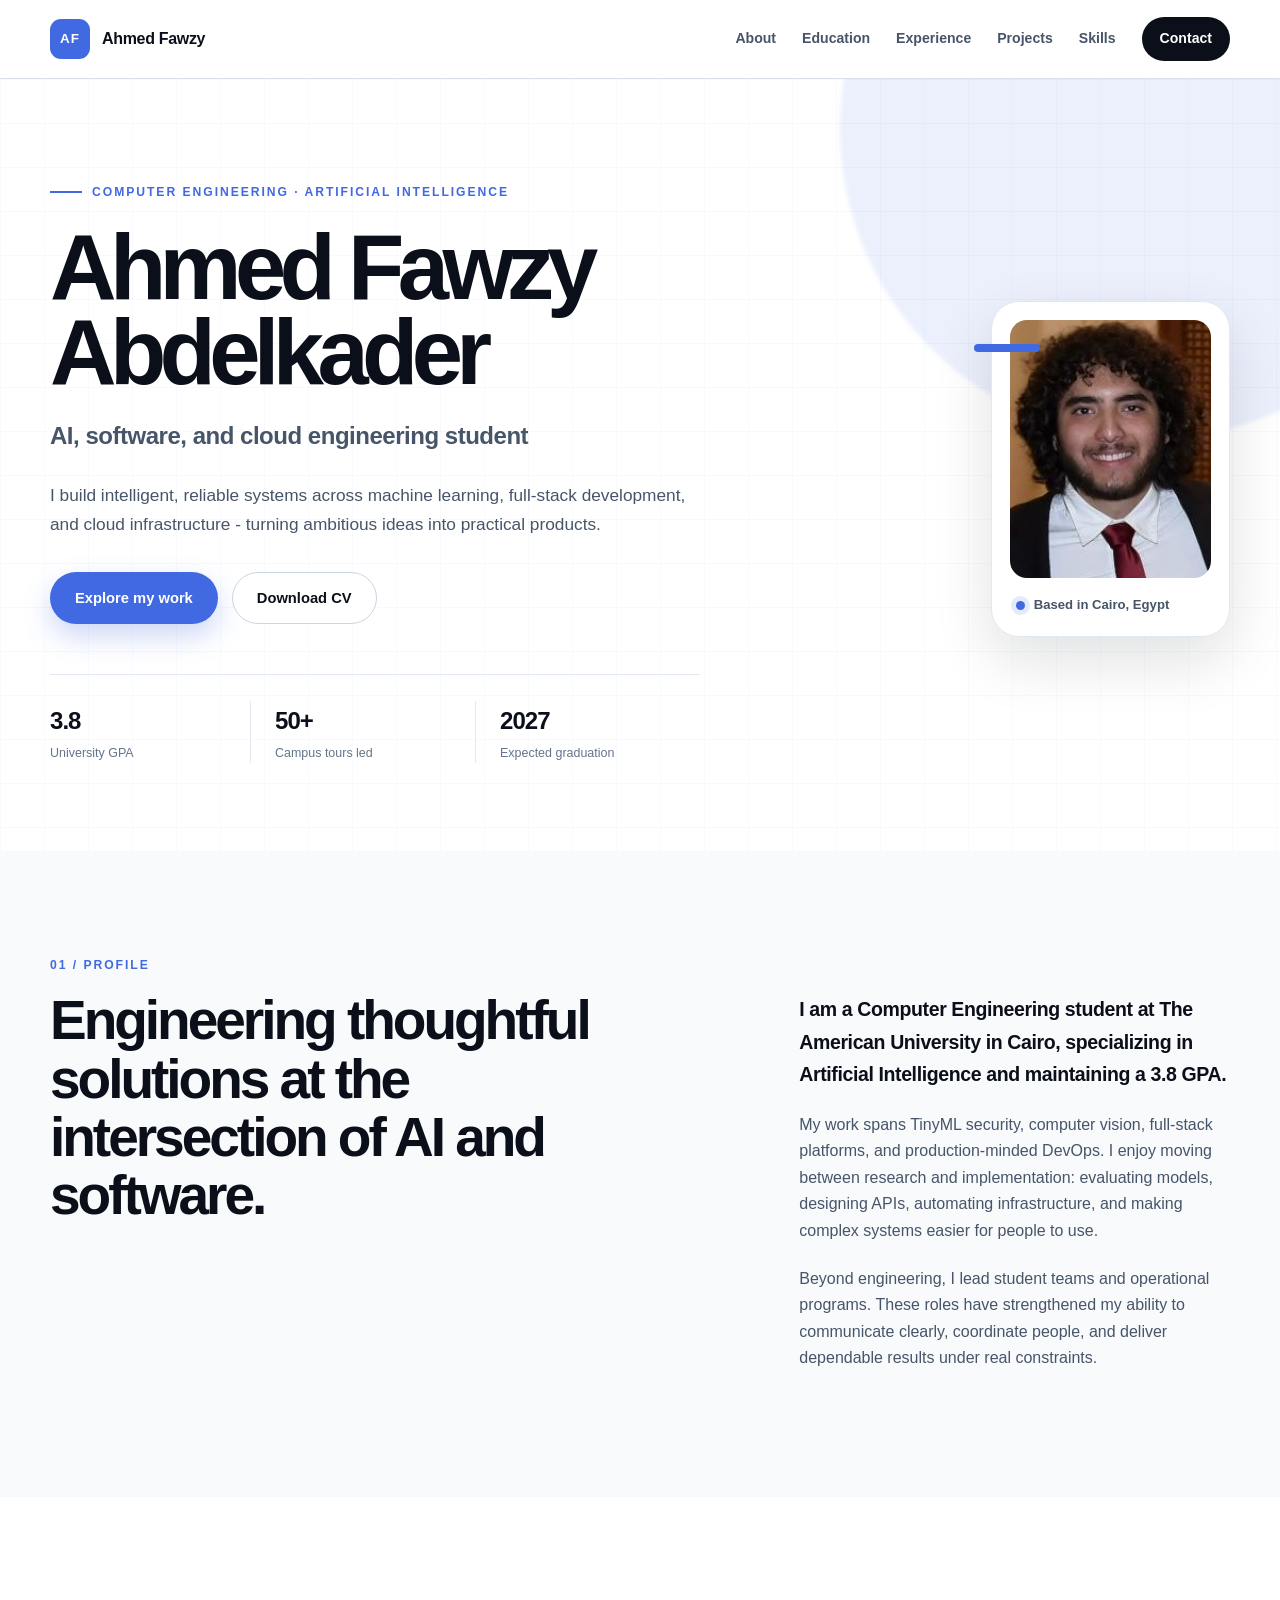
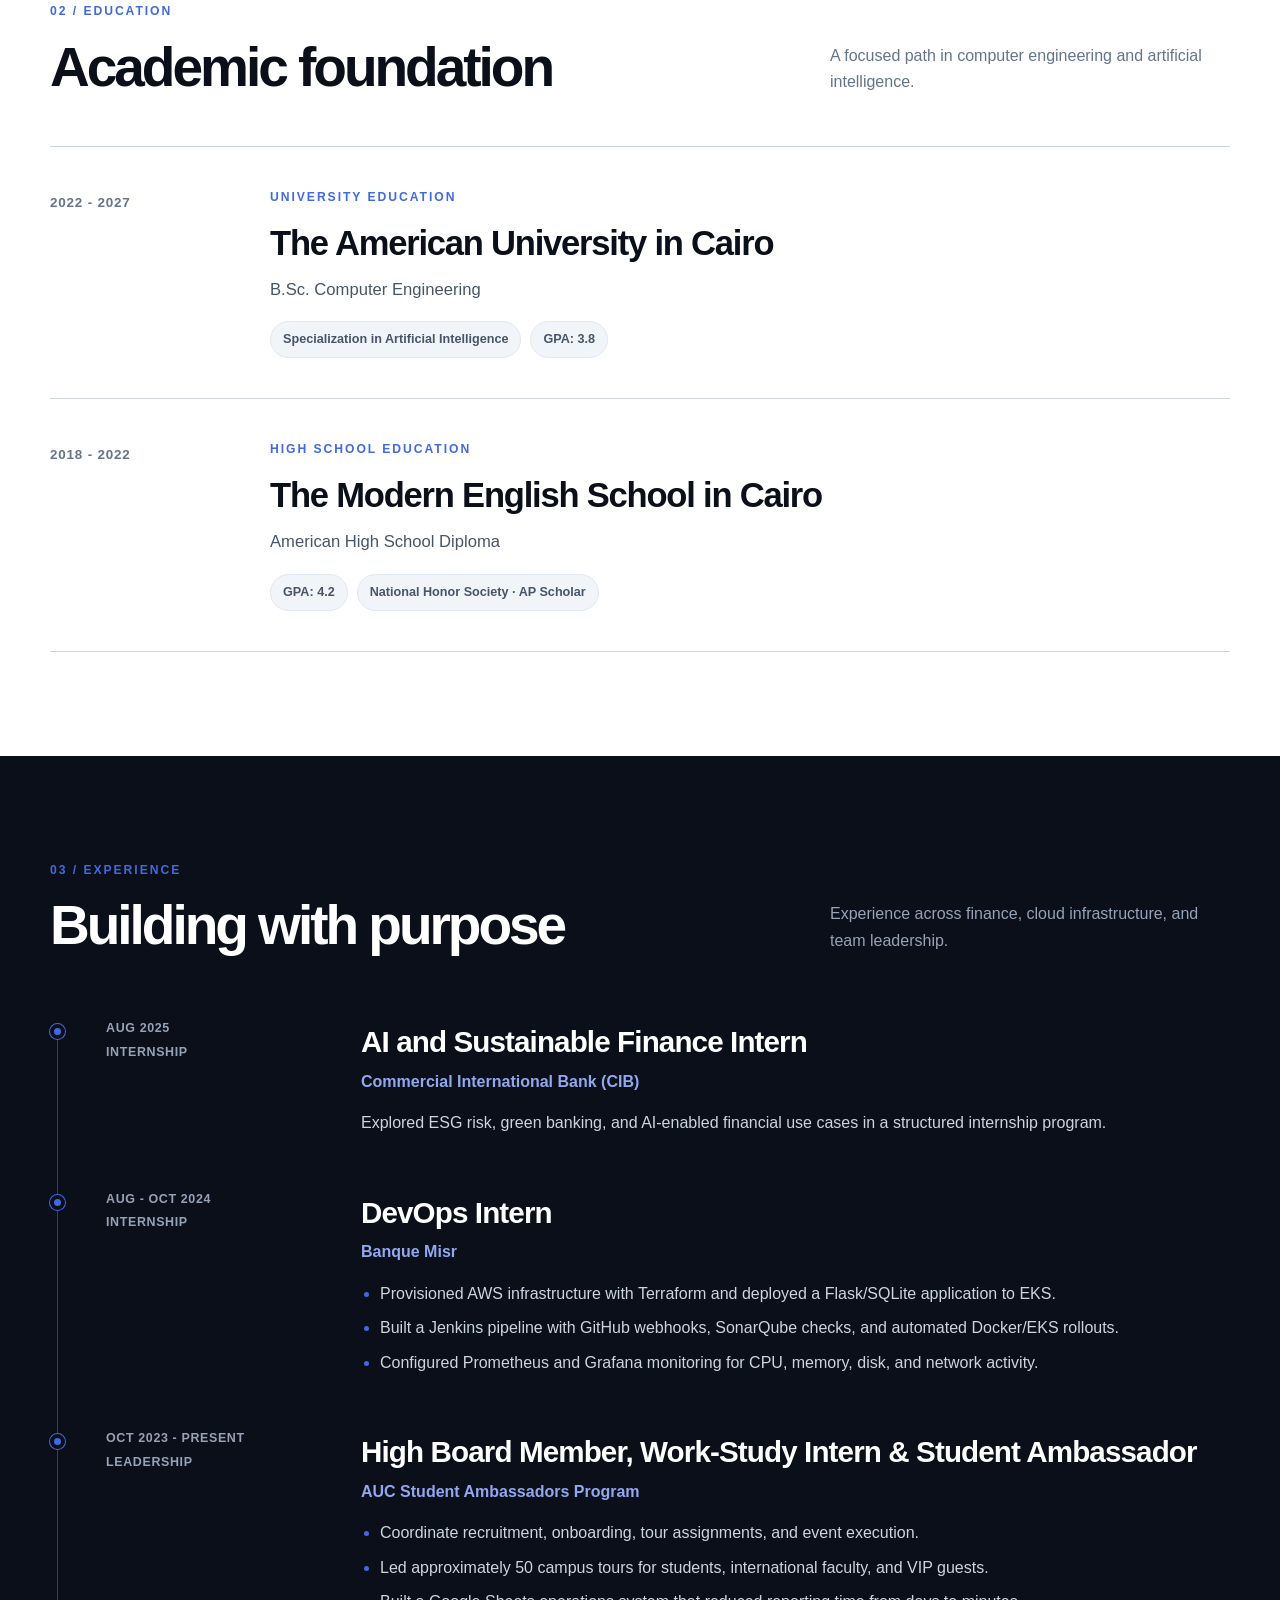
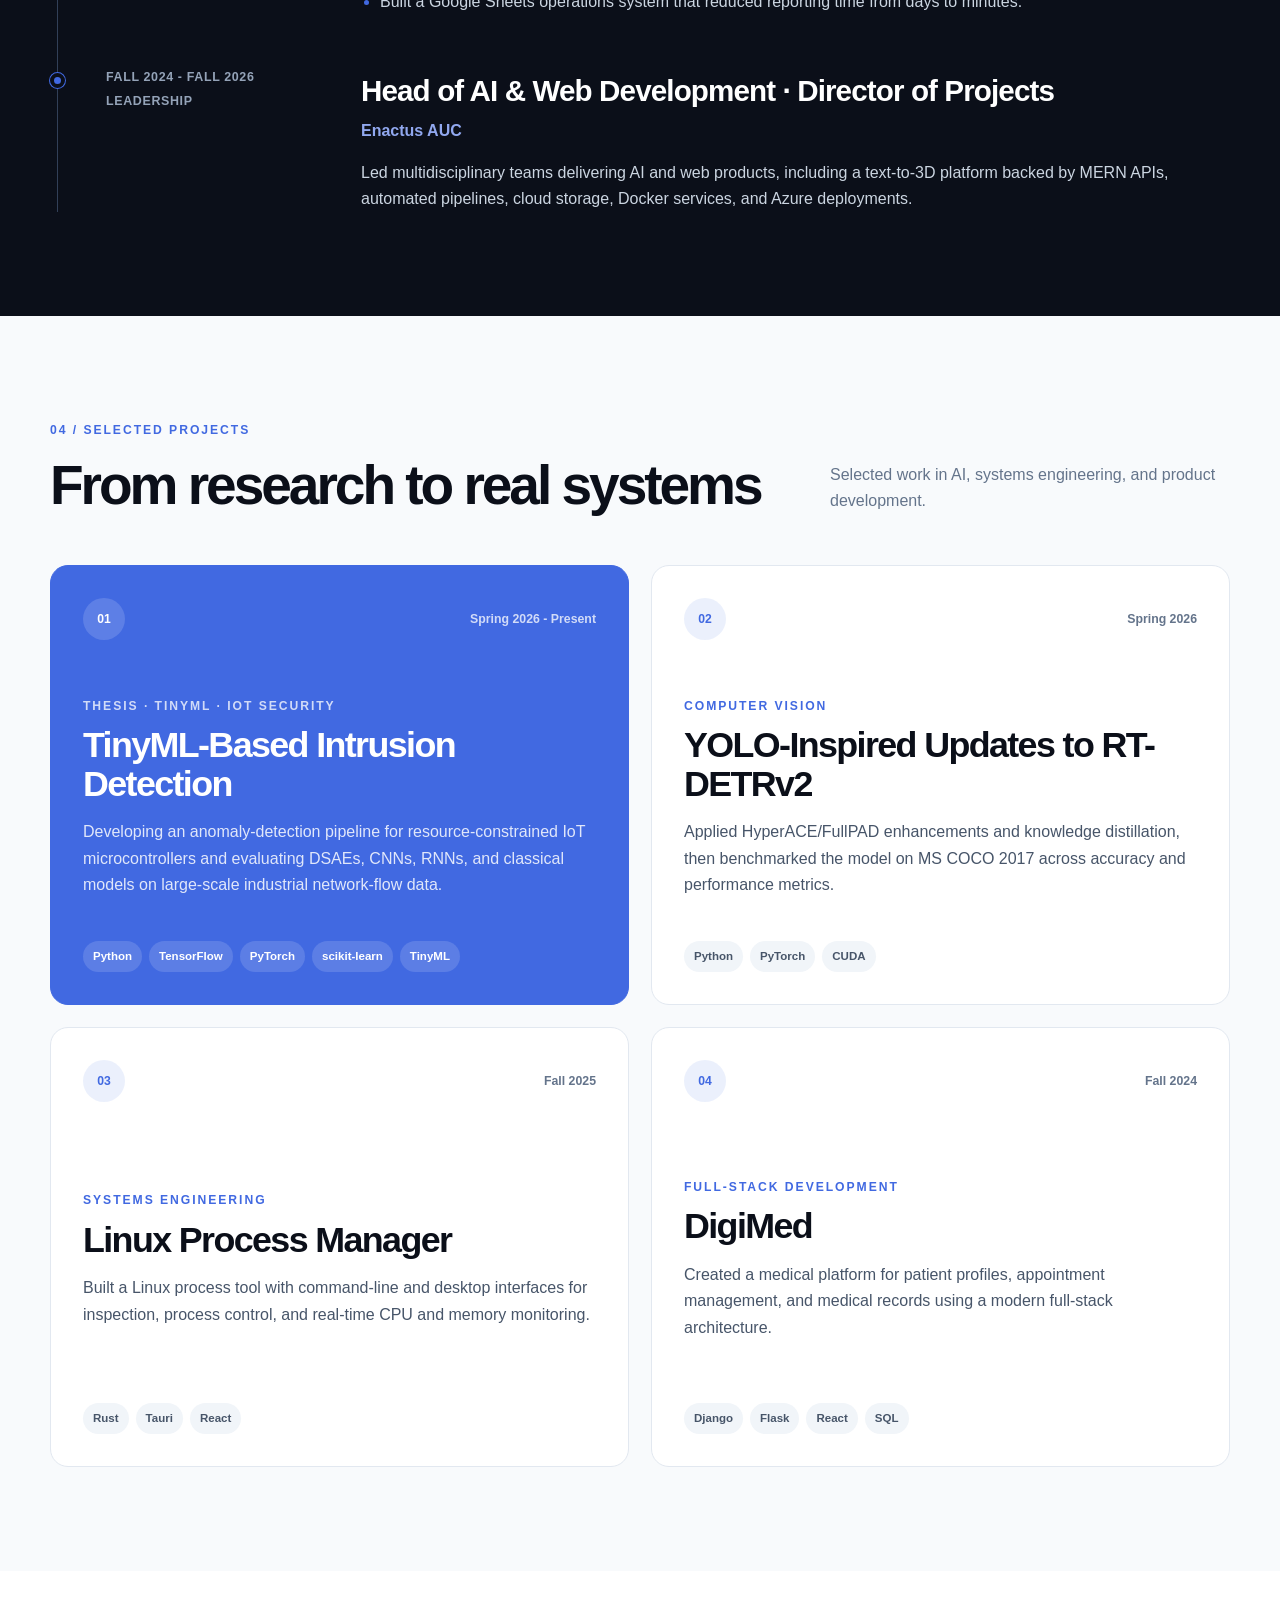
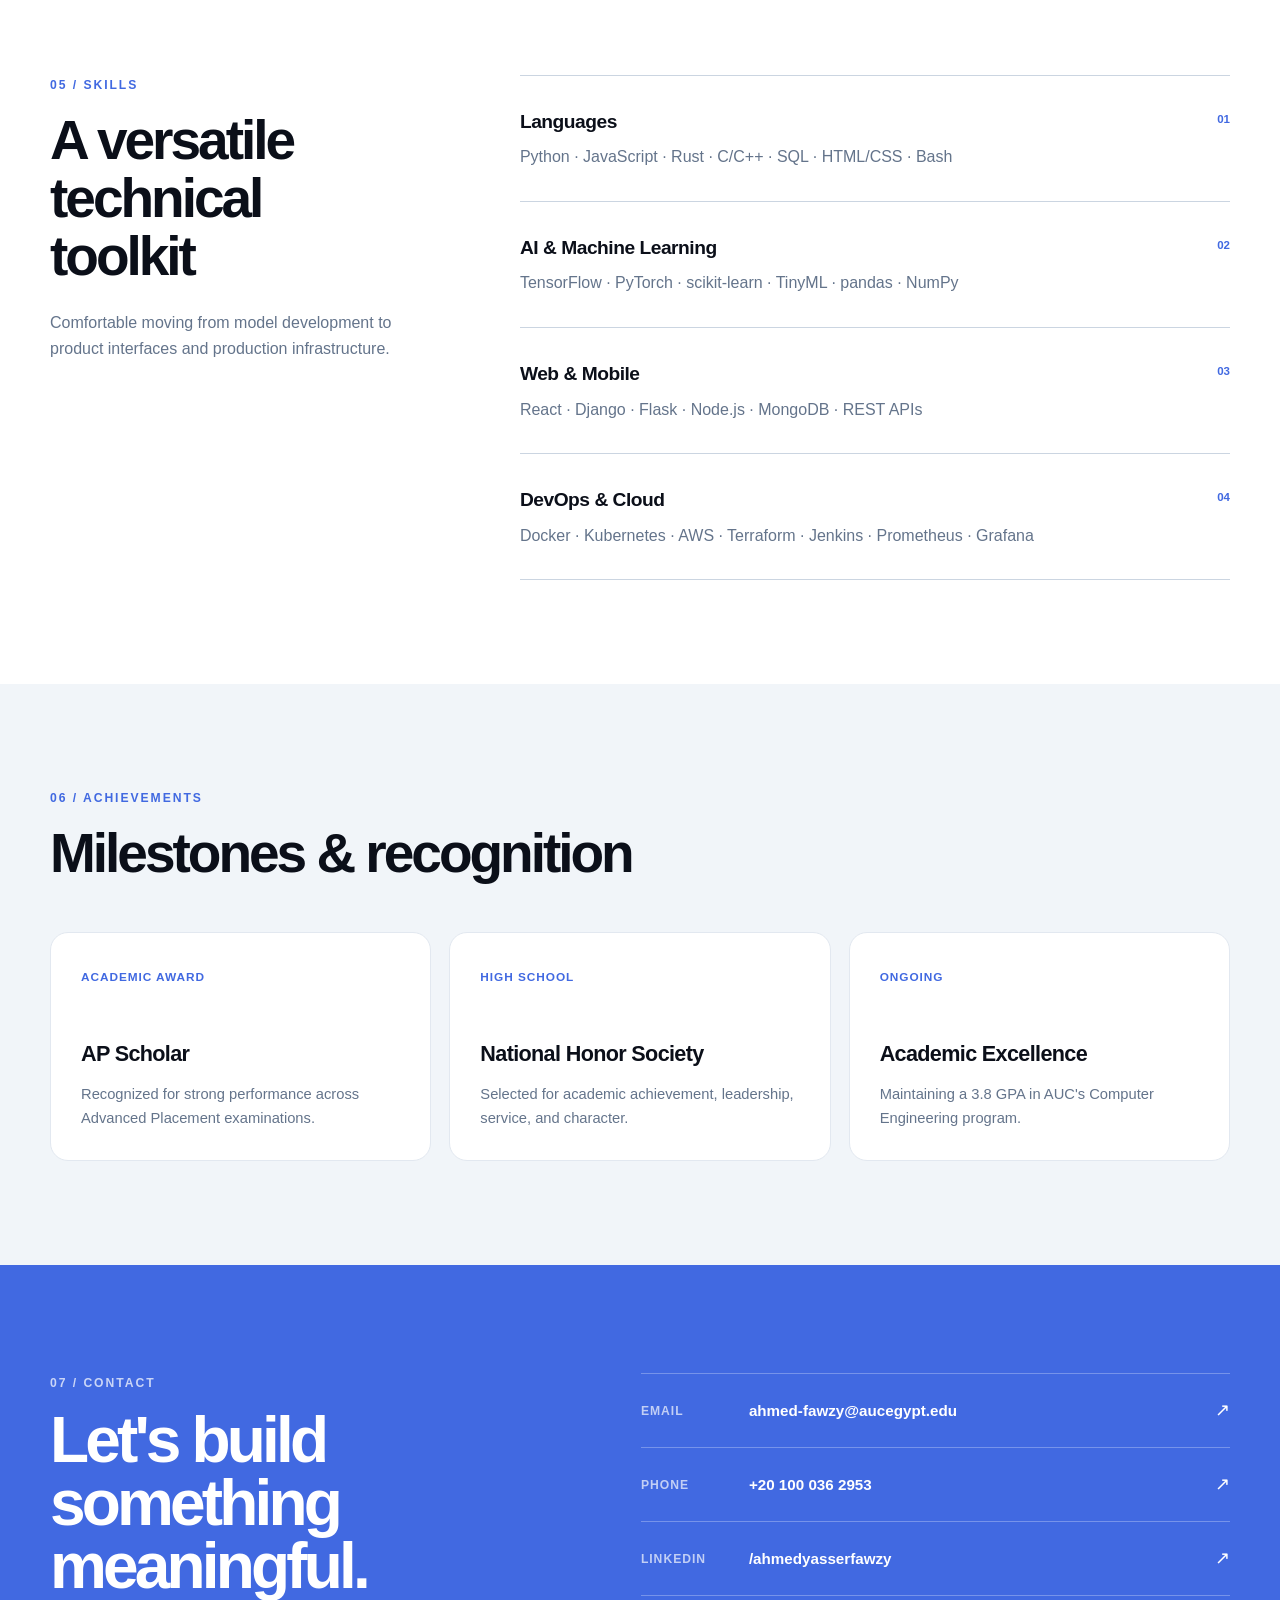
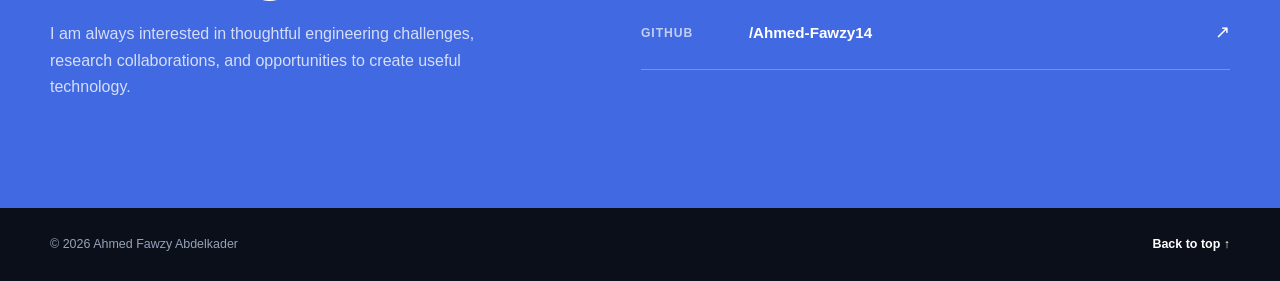
==== index.html @ 39428d7f "Refine education hierarchy and portrait sizing" ====
<!DOCTYPE html>
<html lang="en">
  <head>
    <meta charset="utf-8">
    <meta name="viewport" content="width=device-width, initial-scale=1">
    <meta
      name="description"
      content="The professional portfolio and curriculum vitae of Ahmed Fawzy Abdelkader, a Computer Engineering student specializing in Artificial Intelligence."
    >
    <meta name="theme-color" content="#4169e1">
    <title>Ahmed Fawzy Abdelkader | Computer Engineering &amp; AI</title>
    <link rel="stylesheet" href="styles.css">
  </head>

  <body>
    <a class="skip-link" href="#main-content">Skip to main content</a>

    <header class="site-header">
      <div class="container nav-wrap">
        <a class="wordmark" href="#top" aria-label="Ahmed Fawzy Abdelkader - Home">
          <span class="wordmark-mark" aria-hidden="true">AF</span>
          <span class="wordmark-name">Ahmed Fawzy</span>
        </a>

        <nav class="site-nav" aria-label="Primary navigation">
          <a href="#about">About</a>
          <a href="#education">Education</a>
          <a href="#experience">Experience</a>
          <a href="#projects">Projects</a>
          <a href="#skills">Skills</a>
          <a class="nav-cta" href="#contact">Contact</a>
        </nav>
      </div>
    </header>

    <main id="main-content">
      <section class="hero" id="top" aria-labelledby="hero-title">
        <div class="container hero-grid">
          <div class="hero-copy">
            <p class="eyebrow">Computer Engineering · Artificial Intelligence</p>
            <h1 id="hero-title">Ahmed Fawzy<br>Abdelkader</h1>
            <p class="hero-title">AI, software, and cloud engineering student</p>
            <p class="hero-intro">
              I build intelligent, reliable systems across machine learning, full-stack
              development, and cloud infrastructure - turning ambitious ideas into
              practical products.
            </p>

            <div class="hero-actions">
              <a class="button button-primary" href="#projects">Explore my work</a>
              <a class="button button-secondary" href="assets/Ahmed_Fawzy_CV.pdf" download>
                Download CV
              </a>
            </div>

            <ul class="hero-meta">
              <li>
                <strong>3.8</strong>
                <span>University GPA</span>
              </li>
              <li>
                <strong>50+</strong>
                <span>Campus tours led</span>
              </li>
              <li>
                <strong>2027</strong>
                <span>Expected graduation</span>
              </li>
            </ul>
          </div>

          <div class="portrait-column">
            <div class="portrait-frame">
              <div class="portrait-accent" aria-hidden="true"></div>
              <img
                src="images/profile.jpeg"
                alt="Ahmed Fawzy Abdelkader wearing a suit and tie"
                width="189"
                height="258"
              >
              <div class="portrait-caption">
                <span class="status-dot" aria-hidden="true"></span>
                <span>Based in Cairo, Egypt</span>
              </div>
            </div>
          </div>
        </div>
      </section>

      <section class="section section-light" id="about" aria-labelledby="about-title">
        <div class="container about-grid">
          <div class="section-heading">
            <p class="section-number">01 / Profile</p>
            <h2 id="about-title">Engineering thoughtful solutions at the intersection of AI and software.</h2>
          </div>

          <div class="about-copy">
            <p class="lead">
              I am a Computer Engineering student at The American University in Cairo,
              specializing in Artificial Intelligence and maintaining a 3.8 GPA.
            </p>
            <p>
              My work spans TinyML security, computer vision, full-stack platforms, and
              production-minded DevOps. I enjoy moving between research and implementation:
              evaluating models, designing APIs, automating infrastructure, and making complex
              systems easier for people to use.
            </p>
            <p>
              Beyond engineering, I lead student teams and operational programs. These roles
              have strengthened my ability to communicate clearly, coordinate people, and
              deliver dependable results under real constraints.
            </p>
          </div>
        </div>
      </section>

      <section class="section" id="education" aria-labelledby="education-title">
        <div class="container">
          <div class="section-heading section-heading-row">
            <div>
              <p class="section-number">02 / Education</p>
              <h2 id="education-title">Academic foundation</h2>
            </div>
            <p class="section-note">A focused path in computer engineering and artificial intelligence.</p>
          </div>

          <div class="education-list">
            <article class="education-item">
              <div class="education-year">2022 - 2027</div>
              <div>
                <p class="item-label">University Education</p>
                <h3>The American University in Cairo</h3>
                <p class="institution">B.Sc. Computer Engineering</p>
                <div class="detail-row">
                  <span>Specialization in Artificial Intelligence</span>
                  <span>GPA: 3.8</span>
                </div>
              </div>
            </article>

            <article class="education-item">
              <div class="education-year">2018 - 2022</div>
              <div>
                <p class="item-label">High School Education</p>
                <h3>The Modern English School in Cairo</h3>
                <p class="institution">American High School Diploma</p>
                <div class="detail-row">
                  <span>GPA: 4.2</span>
                  <span>National Honor Society · AP Scholar</span>
                </div>
              </div>
            </article>
          </div>
        </div>
      </section>

      <section class="section section-dark" id="experience" aria-labelledby="experience-title">
        <div class="container">
          <div class="section-heading section-heading-row section-heading-inverse">
            <div>
              <p class="section-number">03 / Experience</p>
              <h2 id="experience-title">Building with purpose</h2>
            </div>
            <p class="section-note">Experience across finance, cloud infrastructure, and team leadership.</p>
          </div>

          <div class="timeline">
            <article class="timeline-item">
              <div class="timeline-marker" aria-hidden="true"></div>
              <div class="timeline-meta">
                <span>Aug 2025</span>
                <span>Internship</span>
              </div>
              <div class="timeline-content">
                <h3>AI and Sustainable Finance Intern</h3>
                <p class="company">Commercial International Bank (CIB)</p>
                <p>
                  Explored ESG risk, green banking, and AI-enabled financial use cases in a
                  structured internship program.
                </p>
              </div>
            </article>

            <article class="timeline-item">
              <div class="timeline-marker" aria-hidden="true"></div>
              <div class="timeline-meta">
                <span>Aug - Oct 2024</span>
                <span>Internship</span>
              </div>
              <div class="timeline-content">
                <h3>DevOps Intern</h3>
                <p class="company">Banque Misr</p>
                <ul>
                  <li>Provisioned AWS infrastructure with Terraform and deployed a Flask/SQLite application to EKS.</li>
                  <li>Built a Jenkins pipeline with GitHub webhooks, SonarQube checks, and automated Docker/EKS rollouts.</li>
                  <li>Configured Prometheus and Grafana monitoring for CPU, memory, disk, and network activity.</li>
                </ul>
              </div>
            </article>

            <article class="timeline-item">
              <div class="timeline-marker" aria-hidden="true"></div>
              <div class="timeline-meta">
                <span>Oct 2023 - Present</span>
                <span>Leadership</span>
              </div>
              <div class="timeline-content">
                <h3>High Board Member, Work-Study Intern &amp; Student Ambassador</h3>
                <p class="company">AUC Student Ambassadors Program</p>
                <ul>
                  <li>Coordinate recruitment, onboarding, tour assignments, and event execution.</li>
                  <li>Led approximately 50 campus tours for students, international faculty, and VIP guests.</li>
                  <li>Built a Google Sheets operations system that reduced reporting time from days to minutes.</li>
                </ul>
              </div>
            </article>

            <article class="timeline-item">
              <div class="timeline-marker" aria-hidden="true"></div>
              <div class="timeline-meta">
                <span>Fall 2024 - Fall 2026</span>
                <span>Leadership</span>
              </div>
              <div class="timeline-content">
                <h3>Head of AI &amp; Web Development · Director of Projects</h3>
                <p class="company">Enactus AUC</p>
                <p>
                  Led multidisciplinary teams delivering AI and web products, including a
                  text-to-3D platform backed by MERN APIs, automated pipelines, cloud storage,
                  Docker services, and Azure deployments.
                </p>
              </div>
            </article>
          </div>
        </div>
      </section>

      <section class="section section-light" id="projects" aria-labelledby="projects-title">
        <div class="container">
          <div class="section-heading section-heading-row">
            <div>
              <p class="section-number">04 / Selected Projects</p>
              <h2 id="projects-title">From research to real systems</h2>
            </div>
            <p class="section-note">Selected work in AI, systems engineering, and product development.</p>
          </div>

          <div class="project-grid">
            <article class="project-card project-card-featured">
              <div class="project-topline">
                <span class="project-index">01</span>
                <span class="project-date">Spring 2026 - Present</span>
              </div>
              <div>
                <p class="item-label">Thesis · TinyML · IoT Security</p>
                <h3>TinyML-Based Intrusion Detection</h3>
                <p>
                  Developing an anomaly-detection pipeline for resource-constrained IoT
                  microcontrollers and evaluating DSAEs, CNNs, RNNs, and classical models on
                  large-scale industrial network-flow data.
                </p>
              </div>
              <ul class="tag-list">
                <li>Python</li>
                <li>TensorFlow</li>
                <li>PyTorch</li>
                <li>scikit-learn</li>
                <li>TinyML</li>
              </ul>
            </article>

            <article class="project-card">
              <div class="project-topline">
                <span class="project-index">02</span>
                <span class="project-date">Spring 2026</span>
              </div>
              <div>
                <p class="item-label">Computer Vision</p>
                <h3>YOLO-Inspired Updates to RT-DETRv2</h3>
                <p>
                  Applied HyperACE/FullPAD enhancements and knowledge distillation, then
                  benchmarked the model on MS COCO 2017 across accuracy and performance metrics.
                </p>
              </div>
              <ul class="tag-list">
                <li>Python</li>
                <li>PyTorch</li>
                <li>CUDA</li>
              </ul>
            </article>

            <article class="project-card">
              <div class="project-topline">
                <span class="project-index">03</span>
                <span class="project-date">Fall 2025</span>
              </div>
              <div>
                <p class="item-label">Systems Engineering</p>
                <h3>Linux Process Manager</h3>
                <p>
                  Built a Linux process tool with command-line and desktop interfaces for
                  inspection, process control, and real-time CPU and memory monitoring.
                </p>
              </div>
              <ul class="tag-list">
                <li>Rust</li>
                <li>Tauri</li>
                <li>React</li>
              </ul>
            </article>

            <article class="project-card">
              <div class="project-topline">
                <span class="project-index">04</span>
                <span class="project-date">Fall 2024</span>
              </div>
              <div>
                <p class="item-label">Full-Stack Development</p>
                <h3>DigiMed</h3>
                <p>
                  Created a medical platform for patient profiles, appointment management,
                  and medical records using a modern full-stack architecture.
                </p>
              </div>
              <ul class="tag-list">
                <li>Django</li>
                <li>Flask</li>
                <li>React</li>
                <li>SQL</li>
              </ul>
            </article>
          </div>
        </div>
      </section>

      <section class="section" id="skills" aria-labelledby="skills-title">
        <div class="container skills-layout">
          <div class="section-heading skills-heading">
            <p class="section-number">05 / Skills</p>
            <h2 id="skills-title">A versatile technical toolkit</h2>
            <p class="section-note">
              Comfortable moving from model development to product interfaces and production infrastructure.
            </p>
          </div>

          <div class="skills-grid">
            <article class="skill-group">
              <span class="skill-number">01</span>
              <h3>Languages</h3>
              <p>Python · JavaScript · Rust · C/C++ · SQL · HTML/CSS · Bash</p>
            </article>

            <article class="skill-group">
              <span class="skill-number">02</span>
              <h3>AI &amp; Machine Learning</h3>
              <p>TensorFlow · PyTorch · scikit-learn · TinyML · pandas · NumPy</p>
            </article>

            <article class="skill-group">
              <span class="skill-number">03</span>
              <h3>Web &amp; Mobile</h3>
              <p>React · Django · Flask · Node.js · MongoDB · REST APIs</p>
            </article>

            <article class="skill-group">
              <span class="skill-number">04</span>
              <h3>DevOps &amp; Cloud</h3>
              <p>Docker · Kubernetes · AWS · Terraform · Jenkins · Prometheus · Grafana</p>
            </article>
          </div>
        </div>
      </section>

      <section class="section achievements" id="achievements" aria-labelledby="achievements-title">
        <div class="container">
          <div class="section-heading section-heading-row">
            <div>
              <p class="section-number">06 / Achievements</p>
              <h2 id="achievements-title">Milestones &amp; recognition</h2>
            </div>
          </div>

          <div class="achievement-grid">
            <article class="achievement-card">
              <span class="achievement-year">Academic Award</span>
              <h3>AP Scholar</h3>
              <p>Recognized for strong performance across Advanced Placement examinations.</p>
            </article>
            <article class="achievement-card">
              <span class="achievement-year">High School</span>
              <h3>National Honor Society</h3>
              <p>Selected for academic achievement, leadership, service, and character.</p>
            </article>
            <article class="achievement-card">
              <span class="achievement-year">Ongoing</span>
              <h3>Academic Excellence</h3>
              <p>Maintaining a 3.8 GPA in AUC's Computer Engineering program.</p>
            </article>
          </div>
        </div>
      </section>

      <section class="contact-section" id="contact" aria-labelledby="contact-title">
        <div class="container contact-grid">
          <div>
            <p class="section-number section-number-light">07 / Contact</p>
            <h2 id="contact-title">Let's build something meaningful.</h2>
            <p>
              I am always interested in thoughtful engineering challenges, research
              collaborations, and opportunities to create useful technology.
            </p>
          </div>

          <address class="contact-links">
            <a href="mailto:ahmed-fawzy@aucegypt.edu">
              <span>Email</span>
              <strong>ahmed-fawzy@aucegypt.edu</strong>
              <span class="contact-arrow" aria-hidden="true">↗</span>
            </a>
            <a href="tel:+201000362953">
              <span>Phone</span>
              <strong>+20&nbsp;100&nbsp;036&nbsp;2953</strong>
              <span class="contact-arrow" aria-hidden="true">↗</span>
            </a>
            <a href="https://www.linkedin.com/in/ahmedyasserfawzy/" target="_blank" rel="noopener noreferrer">
              <span>LinkedIn</span>
              <strong>/ahmedyasserfawzy</strong>
              <span class="contact-arrow" aria-hidden="true">↗</span>
            </a>
            <a href="https://github.com/Ahmed-Fawzy14" target="_blank" rel="noopener noreferrer">
              <span>GitHub</span>
              <strong>/Ahmed-Fawzy14</strong>
              <span class="contact-arrow" aria-hidden="true">↗</span>
            </a>
          </address>
        </div>
      </section>
    </main>

    <footer class="site-footer">
      <div class="container footer-content">
        <p>© 2026 Ahmed Fawzy Abdelkader</p>
        <a href="#top">Back to top ↑</a>
      </div>
    </footer>
  </body>
</html>
---- styles.css ----
/* ---------- Design tokens ---------- */
:root {
  --royal-blue: #4169e1;
  --royal-blue-dark: #2851c5;
  --ink: #0b0f19;
  --ink-soft: #1c2433;
  --grey-700: #475569;
  --grey-600: #64748b;
  --grey-400: #94a3b8;
  --grey-300: #cbd5e1;
  --grey-200: #e2e8f0;
  --grey-100: #f1f5f9;
  --grey-50: #f8fafc;
  --white: #ffffff;
  --max-width: 1180px;
  --shadow-soft: 0 24px 60px rgba(11, 15, 25, 0.12);
  --radius-large: 28px;
  --radius-medium: 18px;
}

/* ---------- Base and accessibility ---------- */
*,
*::before,
*::after {
  box-sizing: border-box;
}

html {
  scroll-behavior: smooth;
}

body {
  margin: 0;
  color: var(--ink);
  background: var(--white);
  font-family: Inter, ui-sans-serif, -apple-system, BlinkMacSystemFont, "Segoe UI", sans-serif;
  font-size: 16px;
  line-height: 1.65;
  text-rendering: optimizeLegibility;
  -webkit-font-smoothing: antialiased;
}

img {
  display: block;
  max-width: 100%;
}

a {
  color: inherit;
  text-decoration: none;
}

p,
h1,
h2,
h3 {
  margin-top: 0;
}

p:last-child {
  margin-bottom: 0;
}

:focus-visible {
  outline: 3px solid var(--royal-blue);
  outline-offset: 4px;
}

::selection {
  color: var(--white);
  background: var(--royal-blue);
}

.container {
  width: min(calc(100% - 48px), var(--max-width));
  margin-inline: auto;
}

.skip-link {
  position: fixed;
  z-index: 1000;
  top: 12px;
  left: 12px;
  padding: 10px 16px;
  color: var(--white);
  background: var(--ink);
  border-radius: 8px;
  transform: translateY(-160%);
  transition: transform 180ms ease;
}

.skip-link:focus {
  transform: translateY(0);
}

/* ---------- Header and navigation ---------- */
.site-header {
  position: sticky;
  z-index: 100;
  top: 0;
  background: rgba(255, 255, 255, 0.94);
  border-bottom: 1px solid rgba(203, 213, 225, 0.72);
  backdrop-filter: blur(16px);
}

.nav-wrap {
  display: flex;
  min-height: 78px;
  align-items: center;
  justify-content: space-between;
  gap: 30px;
}

.wordmark {
  display: inline-flex;
  align-items: center;
  gap: 12px;
  font-weight: 800;
  letter-spacing: -0.02em;
}

.wordmark-mark {
  display: grid;
  width: 40px;
  height: 40px;
  place-items: center;
  color: var(--white);
  background: var(--royal-blue);
  border-radius: 11px;
  font-size: 0.84rem;
  letter-spacing: 0.08em;
}

.site-nav {
  display: flex;
  align-items: center;
  gap: 26px;
  color: var(--grey-700);
  font-size: 0.88rem;
  font-weight: 650;
}

.site-nav a {
  position: relative;
  transition: color 180ms ease;
}

.site-nav a:not(.nav-cta)::after {
  position: absolute;
  right: 0;
  bottom: -8px;
  left: 0;
  height: 2px;
  content: "";
  background: var(--royal-blue);
  transform: scaleX(0);
  transform-origin: right;
  transition: transform 180ms ease;
}

.site-nav a:hover {
  color: var(--ink);
}

.site-nav a:hover::after {
  transform: scaleX(1);
  transform-origin: left;
}

.nav-cta {
  padding: 10px 18px;
  color: var(--white);
  background: var(--ink);
  border-radius: 999px;
}

.nav-cta:hover {
  color: var(--white) !important;
  background: var(--royal-blue);
}

/* ---------- Hero ---------- */
.hero {
  position: relative;
  overflow: hidden;
  padding: 96px 0 88px;
  background:
    linear-gradient(rgba(65, 105, 225, 0.035) 1px, transparent 1px),
    linear-gradient(90deg, rgba(65, 105, 225, 0.035) 1px, transparent 1px),
    var(--white);
  background-size: 44px 44px;
}

.hero::before {
  position: absolute;
  top: -260px;
  right: -180px;
  width: 620px;
  height: 620px;
  content: "";
  background: rgba(65, 105, 225, 0.1);
  border-radius: 50%;
  filter: blur(2px);
}

.hero-grid {
  position: relative;
  display: grid;
  grid-template-columns: minmax(0, 1.22fr) minmax(350px, 0.78fr);
  align-items: center;
  gap: clamp(50px, 8vw, 105px);
}

.eyebrow,
.section-number,
.item-label {
  color: var(--royal-blue);
  font-size: 0.76rem;
  font-weight: 800;
  letter-spacing: 0.16em;
  text-transform: uppercase;
}

.eyebrow {
  display: inline-flex;
  align-items: center;
  gap: 10px;
  margin-bottom: 24px;
}

.eyebrow::before {
  width: 32px;
  height: 2px;
  content: "";
  background: var(--royal-blue);
}

.hero h1 {
  max-width: 760px;
  margin-bottom: 20px;
  font-size: clamp(3.5rem, 7.2vw, 6.9rem);
  line-height: 0.92;
  letter-spacing: -0.072em;
}

.hero-title {
  margin-bottom: 26px;
  color: var(--grey-700);
  font-size: clamp(1.18rem, 2vw, 1.5rem);
  font-weight: 700;
  letter-spacing: -0.02em;
}

.hero-intro {
  max-width: 680px;
  margin-bottom: 34px;
  color: var(--grey-700);
  font-size: 1.08rem;
}

.hero-actions {
  display: flex;
  flex-wrap: wrap;
  gap: 14px;
  margin-bottom: 50px;
}

.button {
  display: inline-flex;
  min-height: 52px;
  align-items: center;
  justify-content: center;
  padding: 0 24px;
  border: 1px solid transparent;
  border-radius: 999px;
  font-size: 0.92rem;
  font-weight: 760;
  transition: transform 180ms ease, box-shadow 180ms ease, background 180ms ease;
}

.button:hover {
  transform: translateY(-2px);
}

.button-primary {
  color: var(--white);
  background: var(--royal-blue);
  box-shadow: 0 12px 28px rgba(65, 105, 225, 0.26);
}

.button-primary:hover {
  background: var(--royal-blue-dark);
  box-shadow: 0 16px 34px rgba(65, 105, 225, 0.34);
}

.button-secondary {
  color: var(--ink);
  background: var(--white);
  border-color: var(--grey-300);
}

.button-secondary:hover {
  border-color: var(--ink);
}

.hero-meta {
  display: flex;
  max-width: 650px;
  margin: 0;
  padding: 26px 0 0;
  border-top: 1px solid var(--grey-200);
  list-style: none;
}

.hero-meta li {
  display: grid;
  flex: 1;
  gap: 2px;
  padding: 0 24px;
  border-left: 1px solid var(--grey-200);
}

.hero-meta li:first-child {
  padding-left: 0;
  border-left: 0;
}

.hero-meta strong {
  font-size: 1.5rem;
  letter-spacing: -0.04em;
}

.hero-meta span {
  color: var(--grey-600);
  font-size: 0.78rem;
}

.portrait-column {
  justify-self: end;
}

.portrait-frame {
  position: relative;
  width: min(100%, 430px);
  padding: 18px;
  background: var(--white);
  border: 1px solid var(--grey-200);
  border-radius: var(--radius-large);
  box-shadow: var(--shadow-soft);
}

.portrait-frame::before {
  position: absolute;
  z-index: -1;
  top: 50px;
  right: -26px;
  bottom: -26px;
  left: 50px;
  content: "";
  background: var(--royal-blue);
  border-radius: var(--radius-large);
}

.portrait-accent {
  position: absolute;
  z-index: 2;
  top: 42px;
  left: -18px;
  width: 66px;
  height: 8px;
  background: var(--royal-blue);
  border-radius: 999px;
}

.portrait-frame img {
  width: 100%;
  aspect-ratio: 0.78;
  object-fit: cover;
  object-position: center 24%;
  border-radius: 17px;
  filter: saturate(0.86) contrast(1.04);
}

.portrait-caption {
  display: flex;
  align-items: center;
  gap: 9px;
  padding: 16px 6px 2px;
  color: var(--grey-700);
  font-size: 0.82rem;
  font-weight: 700;
}

.status-dot {
  width: 9px;
  height: 9px;
  background: var(--royal-blue);
  border-radius: 50%;
  box-shadow: 0 0 0 5px rgba(65, 105, 225, 0.13);
}

/* ---------- Shared section styles ---------- */
.section {
  padding: 104px 0;
}

.section-light {
  background: var(--grey-50);
}

.section-heading {
  margin-bottom: 50px;
}

.section-heading h2 {
  max-width: 780px;
  margin-bottom: 0;
  font-size: clamp(2.25rem, 4.3vw, 4.25rem);
  line-height: 1.06;
  letter-spacing: -0.055em;
}

.section-number {
  margin-bottom: 16px;
}

.section-heading-row {
  display: flex;
  align-items: end;
  justify-content: space-between;
  gap: 40px;
}

.section-note {
  max-width: 400px;
  margin-bottom: 8px;
  color: var(--grey-600);
}

/* ---------- Profile ---------- */
.about-grid {
  display: grid;
  grid-template-columns: minmax(0, 1.06fr) minmax(320px, 0.72fr);
  gap: clamp(56px, 9vw, 130px);
}

.about-grid .section-heading {
  margin-bottom: 0;
}

.about-copy {
  padding-top: 38px;
  color: var(--grey-700);
}

.about-copy p {
  margin-bottom: 22px;
}

.about-copy .lead {
  color: var(--ink);
  font-size: 1.22rem;
  font-weight: 650;
  letter-spacing: -0.02em;
}

/* ---------- Education ---------- */
.education-list {
  border-top: 1px solid var(--grey-300);
}

.education-item {
  display: grid;
  grid-template-columns: 180px minmax(0, 1fr);
  gap: 40px;
  padding: 40px 0;
  border-bottom: 1px solid var(--grey-300);
}

.education-year {
  padding-top: 5px;
  color: var(--grey-600);
  font-size: 0.84rem;
  font-weight: 800;
  letter-spacing: 0.06em;
}

.education-item h3 {
  margin-bottom: 4px;
  font-size: clamp(1.55rem, 2.7vw, 2.25rem);
  letter-spacing: -0.035em;
}

.education-item .item-label {
  margin-bottom: 8px;
}

.institution {
  margin-bottom: 18px;
  color: var(--grey-700);
  font-size: 1.04rem;
}

.detail-row {
  display: flex;
  flex-wrap: wrap;
  gap: 9px;
}

.detail-row span {
  padding: 7px 12px;
  color: var(--grey-700);
  background: var(--grey-100);
  border: 1px solid var(--grey-200);
  border-radius: 999px;
  font-size: 0.79rem;
  font-weight: 700;
}

/* ---------- Experience timeline ---------- */
.section-dark {
  color: var(--white);
  background: var(--ink);
}

.section-heading-inverse .section-note {
  color: var(--grey-400);
}

.timeline {
  position: relative;
  margin-top: 64px;
}

.timeline::before {
  position: absolute;
  top: 6px;
  bottom: 0;
  left: 7px;
  width: 1px;
  content: "";
  background: #324058;
}

.timeline-item {
  position: relative;
  display: grid;
  grid-template-columns: 205px minmax(0, 1fr);
  gap: 50px;
  margin-left: 0;
  padding: 0 0 52px 56px;
}

.timeline-item:last-child {
  padding-bottom: 0;
}

.timeline-marker {
  position: absolute;
  z-index: 1;
  top: 6px;
  left: 0;
  width: 15px;
  height: 15px;
  background: var(--royal-blue);
  border: 4px solid var(--ink);
  border-radius: 50%;
  box-shadow: 0 0 0 1px var(--royal-blue);
}

.timeline-meta {
  display: flex;
  flex-direction: column;
  gap: 3px;
  color: var(--grey-400);
  font-size: 0.78rem;
  font-weight: 750;
  letter-spacing: 0.05em;
  text-transform: uppercase;
}

.timeline-content h3 {
  margin-bottom: 2px;
  font-size: clamp(1.35rem, 2.4vw, 1.85rem);
  letter-spacing: -0.03em;
}

.timeline-content .company {
  margin-bottom: 15px;
  color: #91a8ef;
  font-weight: 700;
}

.timeline-content > p:not(.company),
.timeline-content li {
  color: var(--grey-300);
}

.timeline-content ul {
  display: grid;
  gap: 8px;
  margin: 0;
  padding-left: 19px;
}

.timeline-content li::marker {
  color: var(--royal-blue);
}

/* ---------- Projects ---------- */
.project-grid {
  display: grid;
  grid-template-columns: repeat(2, minmax(0, 1fr));
  gap: 22px;
}

.project-card {
  display: flex;
  min-height: 440px;
  flex-direction: column;
  justify-content: space-between;
  padding: 32px;
  background: var(--white);
  border: 1px solid var(--grey-200);
  border-radius: var(--radius-medium);
  transition: transform 200ms ease, box-shadow 200ms ease, border-color 200ms ease;
}

.project-card:hover {
  border-color: var(--grey-300);
  box-shadow: 0 20px 46px rgba(15, 23, 42, 0.1);
  transform: translateY(-5px);
}

.project-card-featured {
  color: var(--white);
  background: var(--royal-blue);
  border-color: var(--royal-blue);
}

.project-card-featured:hover {
  border-color: var(--royal-blue);
  box-shadow: 0 22px 50px rgba(65, 105, 225, 0.28);
}

.project-topline {
  display: flex;
  align-items: center;
  justify-content: space-between;
  margin-bottom: 48px;
}

.project-index {
  display: grid;
  width: 42px;
  height: 42px;
  place-items: center;
  color: var(--royal-blue);
  background: rgba(65, 105, 225, 0.1);
  border-radius: 50%;
  font-size: 0.76rem;
  font-weight: 850;
}

.project-card-featured .project-index {
  color: var(--white);
  background: rgba(255, 255, 255, 0.15);
}

.project-date {
  color: var(--grey-600);
  font-size: 0.77rem;
  font-weight: 700;
}

.project-card-featured .project-date {
  color: rgba(255, 255, 255, 0.76);
}

.project-card .item-label {
  margin-bottom: 10px;
}

.project-card-featured .item-label {
  color: rgba(255, 255, 255, 0.76);
}

.project-card h3 {
  margin-bottom: 16px;
  font-size: clamp(1.5rem, 2.8vw, 2.25rem);
  line-height: 1.08;
  letter-spacing: -0.045em;
}

.project-card p:not(.item-label) {
  color: var(--grey-700);
}

.project-card-featured p:not(.item-label) {
  color: rgba(255, 255, 255, 0.84);
}

.tag-list {
  display: flex;
  flex-wrap: wrap;
  gap: 7px;
  margin: 34px 0 0;
  padding: 0;
  list-style: none;
}

.tag-list li {
  padding: 6px 10px;
  color: var(--grey-700);
  background: var(--grey-100);
  border-radius: 999px;
  font-size: 0.72rem;
  font-weight: 750;
}

.project-card-featured .tag-list li {
  color: var(--white);
  background: rgba(255, 255, 255, 0.14);
}

/* ---------- Skills ---------- */
.skills-layout {
  display: grid;
  grid-template-columns: minmax(290px, 0.65fr) minmax(0, 1.35fr);
  gap: clamp(60px, 10vw, 140px);
}

.skills-heading {
  position: sticky;
  top: 120px;
  align-self: start;
  margin-bottom: 0;
}

.skills-heading .section-note {
  margin-top: 24px;
}

.skills-grid {
  border-top: 1px solid var(--grey-300);
}

.skill-group {
  position: relative;
  padding: 30px 54px 30px 0;
  border-bottom: 1px solid var(--grey-300);
}

.skill-number {
  position: absolute;
  top: 34px;
  right: 0;
  color: var(--royal-blue);
  font-size: 0.72rem;
  font-weight: 850;
}

.skill-group h3 {
  margin-bottom: 7px;
  font-size: 1.2rem;
  letter-spacing: -0.025em;
}

.skill-group p {
  color: var(--grey-600);
}

/* ---------- Achievements ---------- */
.achievements {
  background: var(--grey-100);
}

.achievement-grid {
  display: grid;
  grid-template-columns: repeat(3, minmax(0, 1fr));
  gap: 18px;
}

.achievement-card {
  padding: 30px;
  background: var(--white);
  border: 1px solid var(--grey-200);
  border-radius: var(--radius-medium);
}

.achievement-year {
  display: inline-block;
  margin-bottom: 48px;
  color: var(--royal-blue);
  font-size: 0.74rem;
  font-weight: 850;
  letter-spacing: 0.08em;
  text-transform: uppercase;
}

.achievement-card h3 {
  margin-bottom: 10px;
  font-size: 1.35rem;
  letter-spacing: -0.03em;
}

.achievement-card p {
  color: var(--grey-600);
  font-size: 0.92rem;
}

/* ---------- Contact and footer ---------- */
.contact-section {
  padding: 108px 0;
  color: var(--white);
  background: var(--royal-blue);
}

.contact-grid {
  display: grid;
  grid-template-columns: minmax(0, 0.88fr) minmax(380px, 1.12fr);
  gap: clamp(60px, 10vw, 140px);
  align-items: start;
}

.section-number-light {
  color: rgba(255, 255, 255, 0.72);
}

.contact-section h2 {
  margin-bottom: 24px;
  font-size: clamp(2.5rem, 5vw, 4.9rem);
  line-height: 0.98;
  letter-spacing: -0.06em;
}

.contact-section p:not(.section-number) {
  max-width: 520px;
  color: rgba(255, 255, 255, 0.78);
}

.contact-links {
  display: grid;
  border-top: 1px solid rgba(255, 255, 255, 0.28);
  font-style: normal;
}

.contact-links a {
  display: grid;
  grid-template-columns: 92px minmax(0, 1fr) 24px;
  align-items: center;
  gap: 16px;
  padding: 22px 0;
  border-bottom: 1px solid rgba(255, 255, 255, 0.28);
  transition: padding 180ms ease, background 180ms ease;
}

.contact-links a:hover {
  padding-right: 12px;
  padding-left: 12px;
  background: rgba(255, 255, 255, 0.08);
}

.contact-links span:first-child {
  color: rgba(255, 255, 255, 0.68);
  font-size: 0.76rem;
  font-weight: 750;
  letter-spacing: 0.08em;
  text-transform: uppercase;
}

.contact-links strong {
  overflow: hidden;
  font-size: 0.95rem;
  text-overflow: ellipsis;
  white-space: nowrap;
}

.contact-arrow {
  font-size: 1.1rem;
  text-align: right;
}

.site-footer {
  padding: 26px 0;
  color: var(--grey-400);
  background: var(--ink);
  font-size: 0.78rem;
}

.footer-content {
  display: flex;
  align-items: center;
  justify-content: space-between;
  gap: 24px;
}

.footer-content p {
  margin-bottom: 0;
}

.footer-content a {
  color: var(--white);
  font-weight: 700;
}

/* ---------- Responsive layouts ---------- */
@media (max-width: 980px) {
  .site-nav a:not(.nav-cta) {
    display: none;
  }

  .hero-grid {
    grid-template-columns: minmax(0, 1.1fr) minmax(300px, 0.75fr);
    gap: 40px;
  }

  .hero h1 {
    font-size: clamp(3.5rem, 8vw, 5.4rem);
  }

  .about-grid,
  .skills-layout,
  .contact-grid {
    grid-template-columns: 1fr;
  }

  .about-copy {
    max-width: 760px;
    padding-top: 0;
  }

  .skills-heading {
    position: static;
  }

  .contact-grid {
    gap: 50px;
  }
}

@media (max-width: 760px) {
  .container {
    width: min(calc(100% - 34px), var(--max-width));
  }

  .site-header {
    position: static;
  }

  .wordmark-name {
    display: none;
  }

  .hero {
    padding: 66px 0 72px;
  }

  .hero-grid {
    grid-template-columns: 1fr;
    gap: 62px;
  }

  .portrait-column {
    width: min(94%, 410px);
    justify-self: center;
  }

  .hero-meta li {
    padding: 0 14px;
  }

  .hero-meta strong {
    font-size: 1.25rem;
  }

  .section {
    padding: 76px 0;
  }

  .section-heading-row {
    display: block;
  }

  .section-heading-row .section-note {
    margin-top: 20px;
  }

  .education-item,
  .timeline-item {
    grid-template-columns: 1fr;
  }

  .education-item {
    gap: 14px;
  }

  .timeline-item {
    gap: 13px;
    padding-left: 42px;
  }

  .project-grid,
  .achievement-grid {
    grid-template-columns: 1fr;
  }

  .project-card {
    min-height: 400px;
  }

  .achievement-year {
    margin-bottom: 32px;
  }

  .contact-section {
    padding: 80px 0;
  }
}

@media (max-width: 520px) {
  .nav-wrap {
    min-height: 70px;
  }

  .nav-cta {
    padding: 8px 15px;
  }

  .hero h1 {
    font-size: clamp(3.15rem, 17vw, 4.3rem);
  }

  .hero-actions {
    display: grid;
  }

  .button {
    width: 100%;
  }

  .hero-meta {
    display: grid;
    grid-template-columns: repeat(3, 1fr);
  }

  .hero-meta li {
    padding: 0 9px;
  }

  .hero-meta span {
    line-height: 1.3;
  }

  .project-card,
  .achievement-card {
    padding: 25px;
  }

  .contact-links a {
    grid-template-columns: 1fr 22px;
    gap: 2px 12px;
  }

  .contact-links span:first-child {
    grid-column: 1 / -1;
  }

  .contact-links strong {
    font-size: 0.88rem;
  }

  .footer-content {
    align-items: flex-start;
    flex-direction: column;
    gap: 7px;
  }
}

@media (prefers-reduced-motion: reduce) {
  html {
    scroll-behavior: auto;
  }

  *,
  *::before,
  *::after {
    scroll-behavior: auto !important;
    transition-duration: 0.01ms !important;
  }
}

/* ---------- Print-friendly CV ---------- */
@media print {
  .site-header,
  .hero-actions,
  .site-footer {
    display: none;
  }

  .hero,
  .section,
  .contact-section {
    padding: 38px 0;
  }

  .section-dark,
  .contact-section {
    color: var(--ink);
    background: var(--white);
  }

  .project-grid,
  .achievement-grid {
    break-inside: avoid;
  }

  .project-card,
  .achievement-card {
    break-inside: avoid;
    box-shadow: none;
  }
}
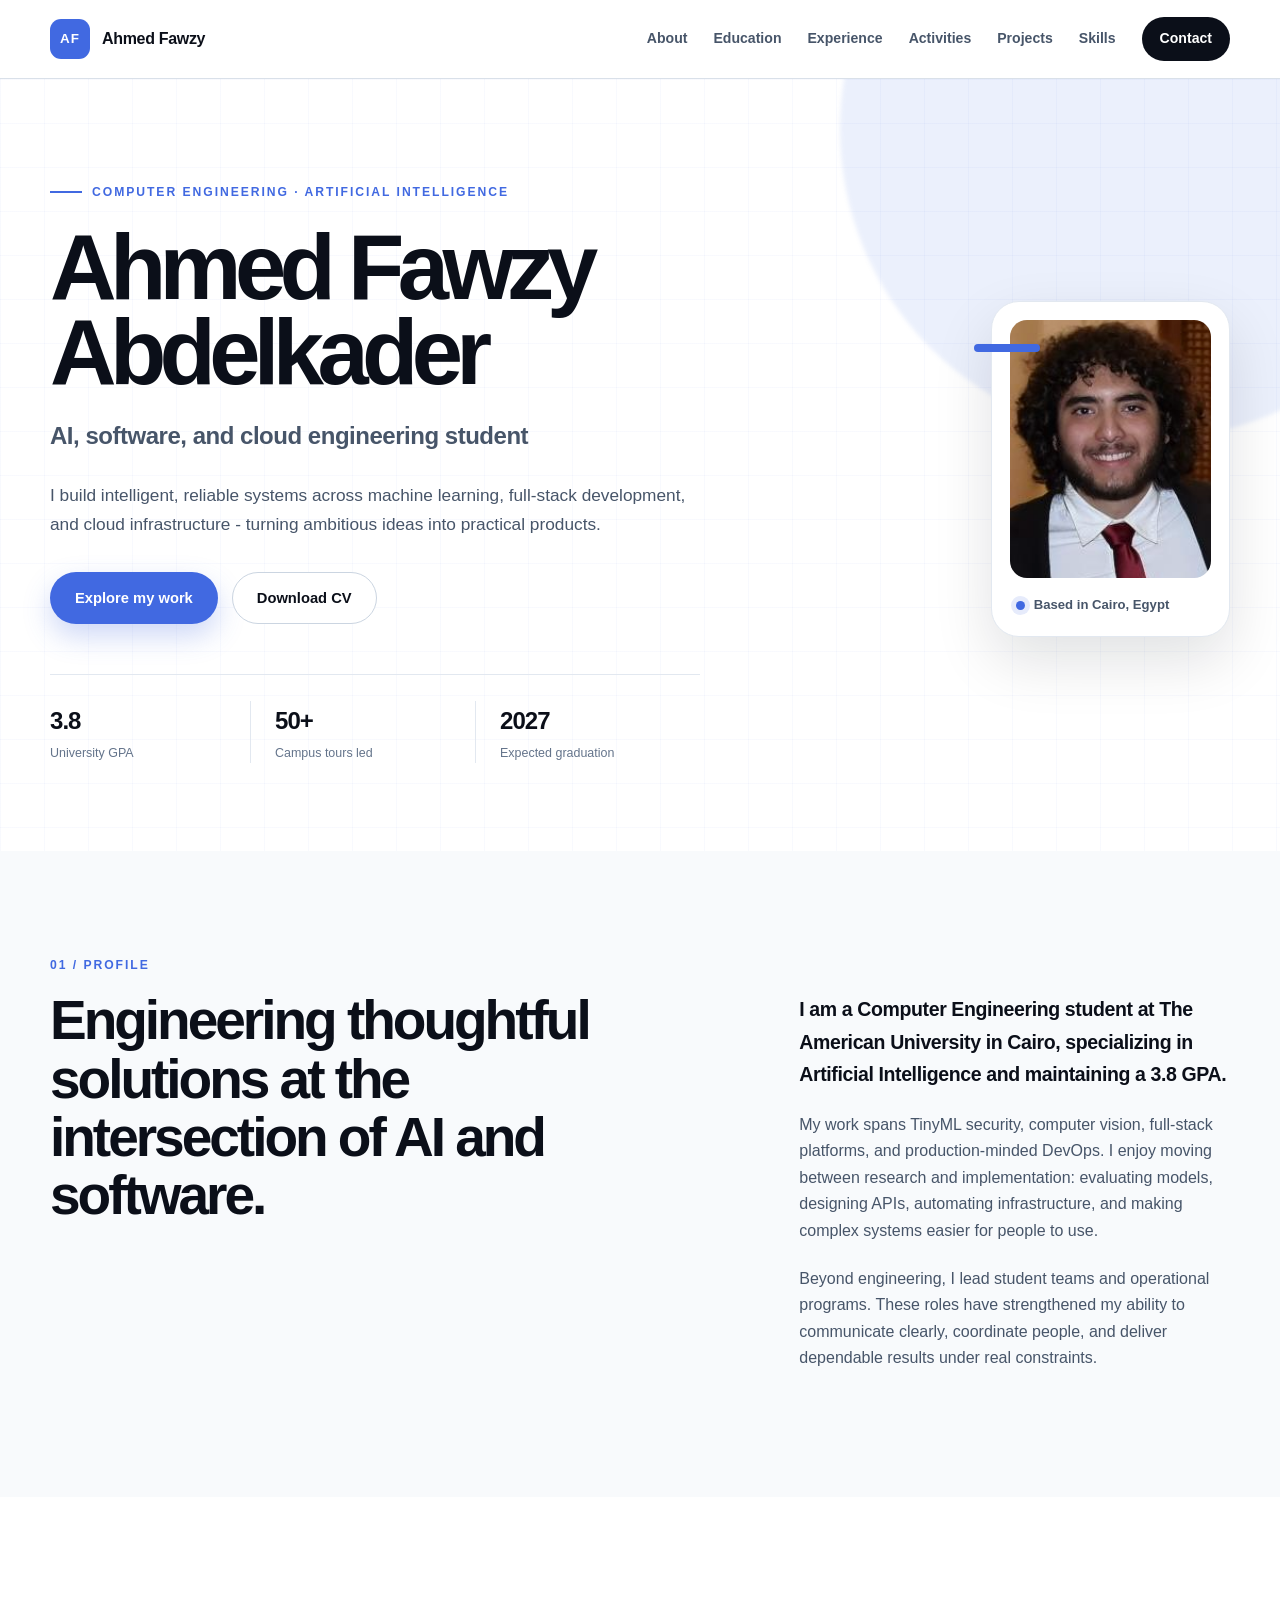
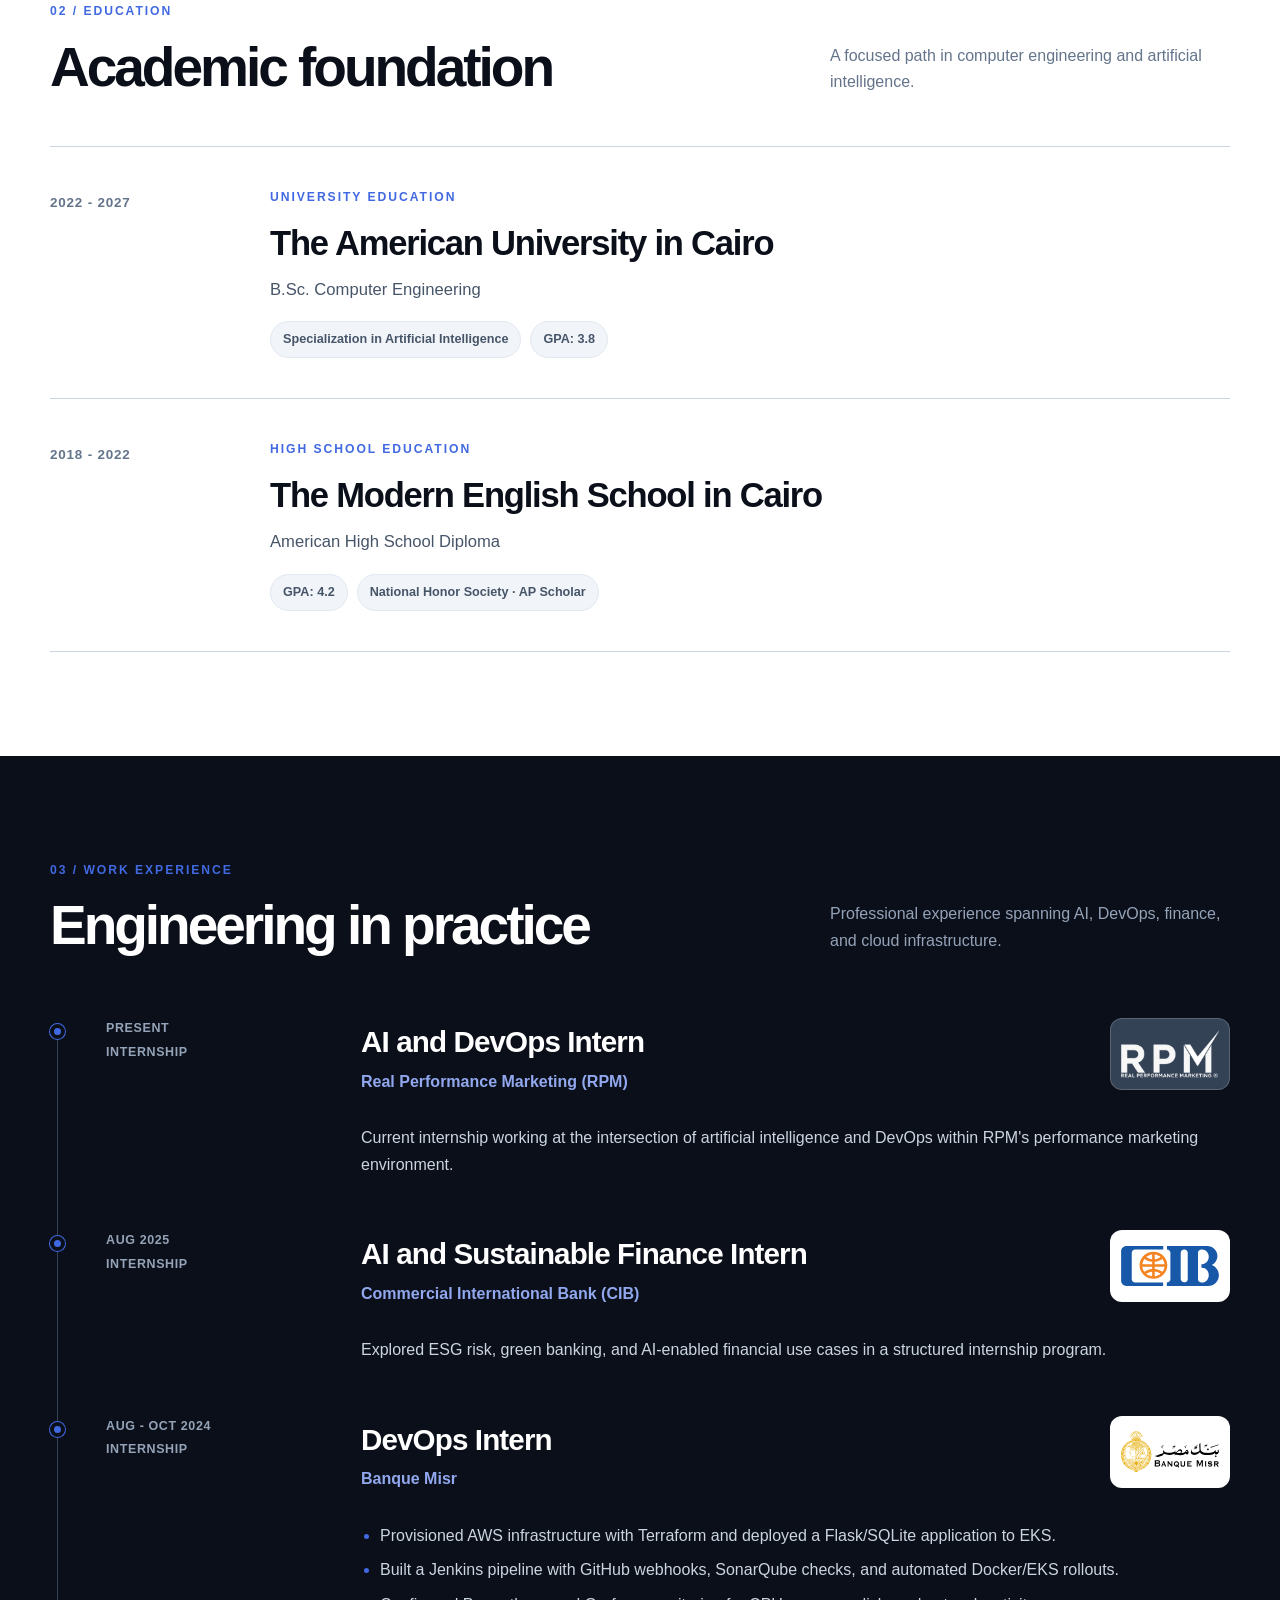
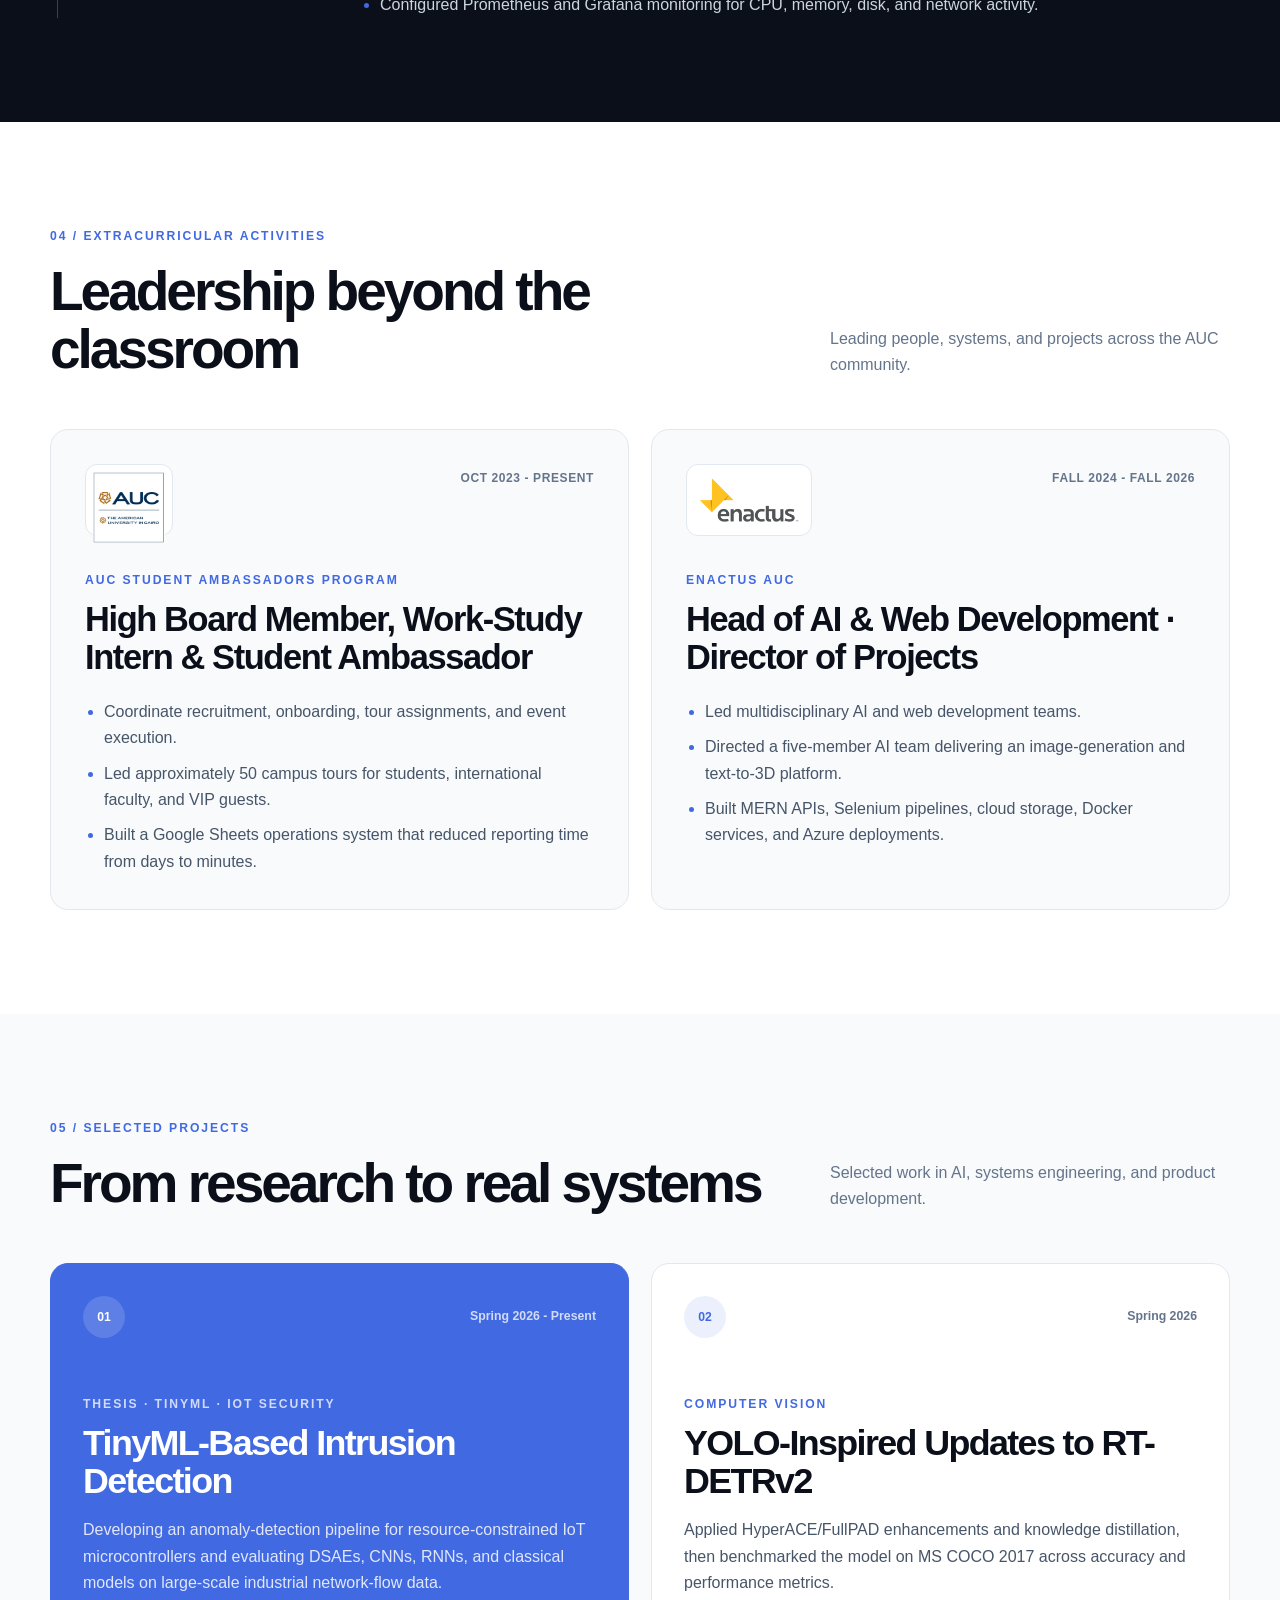
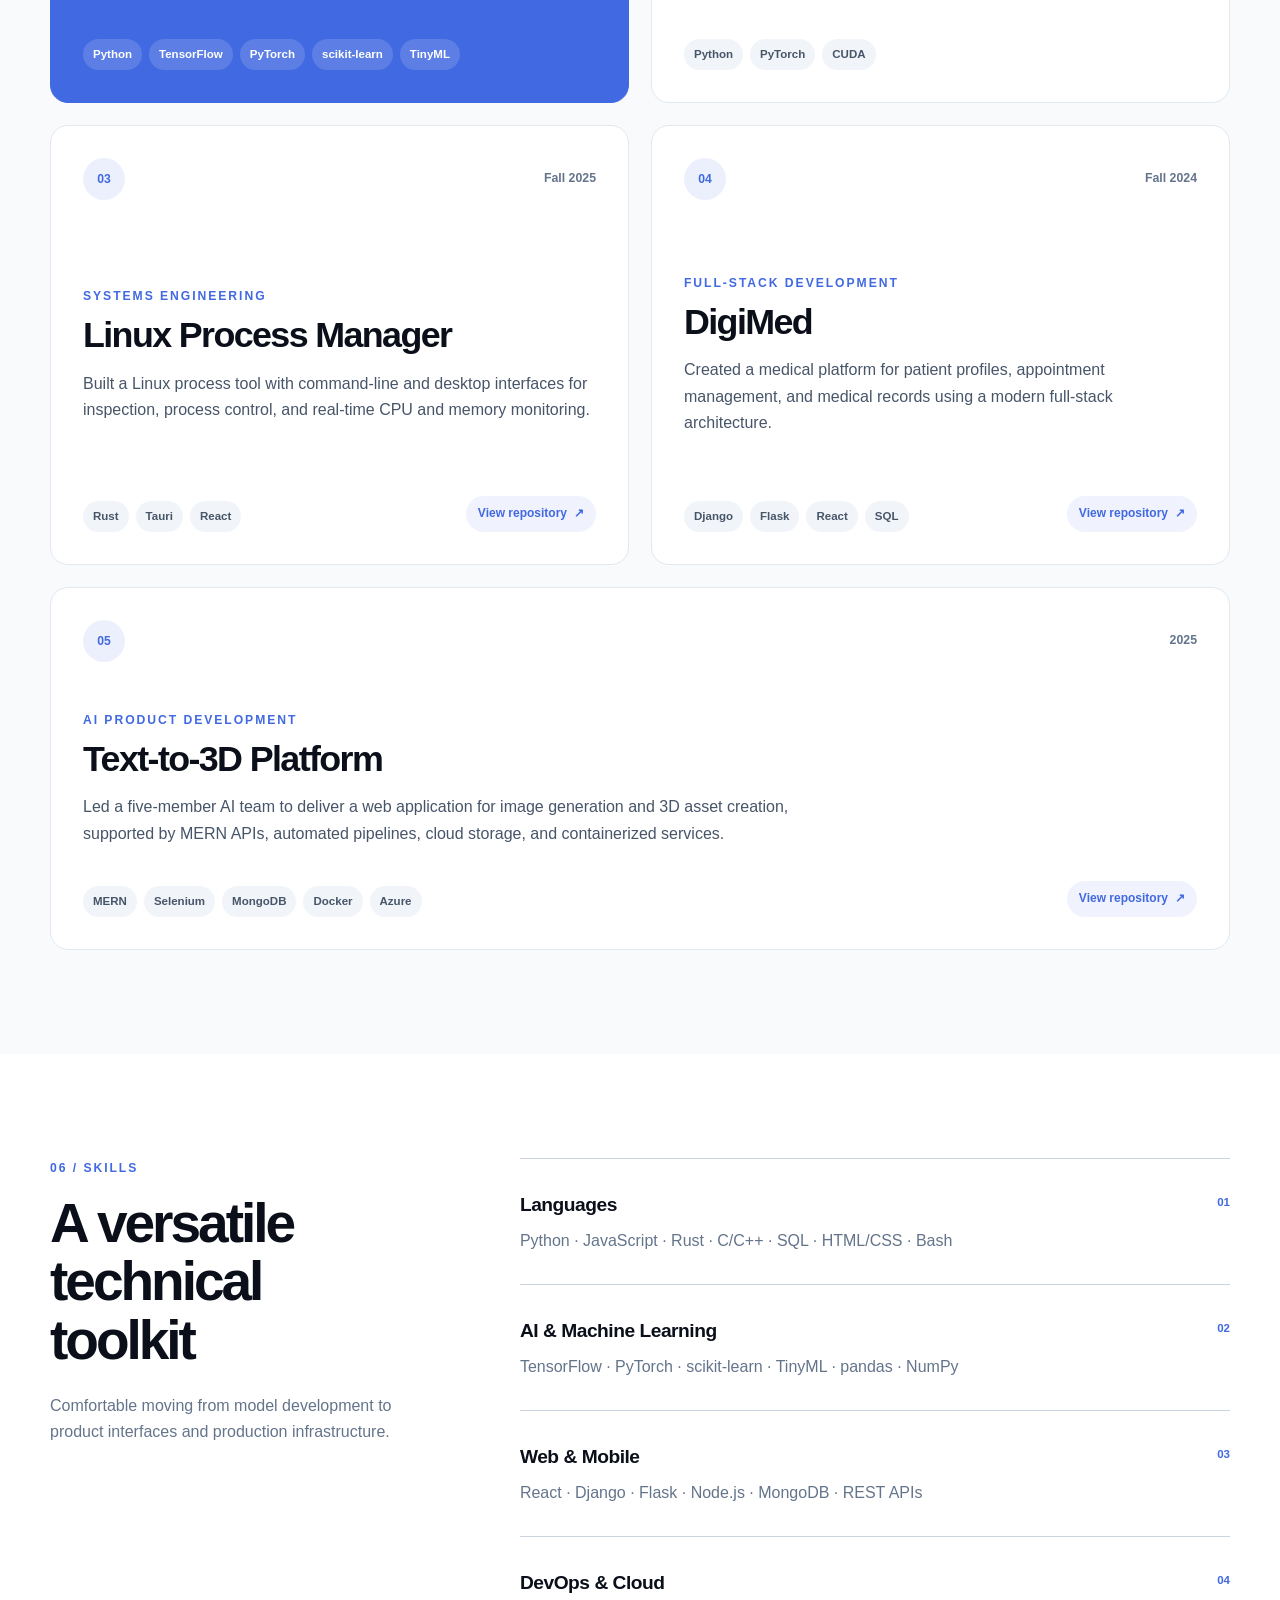
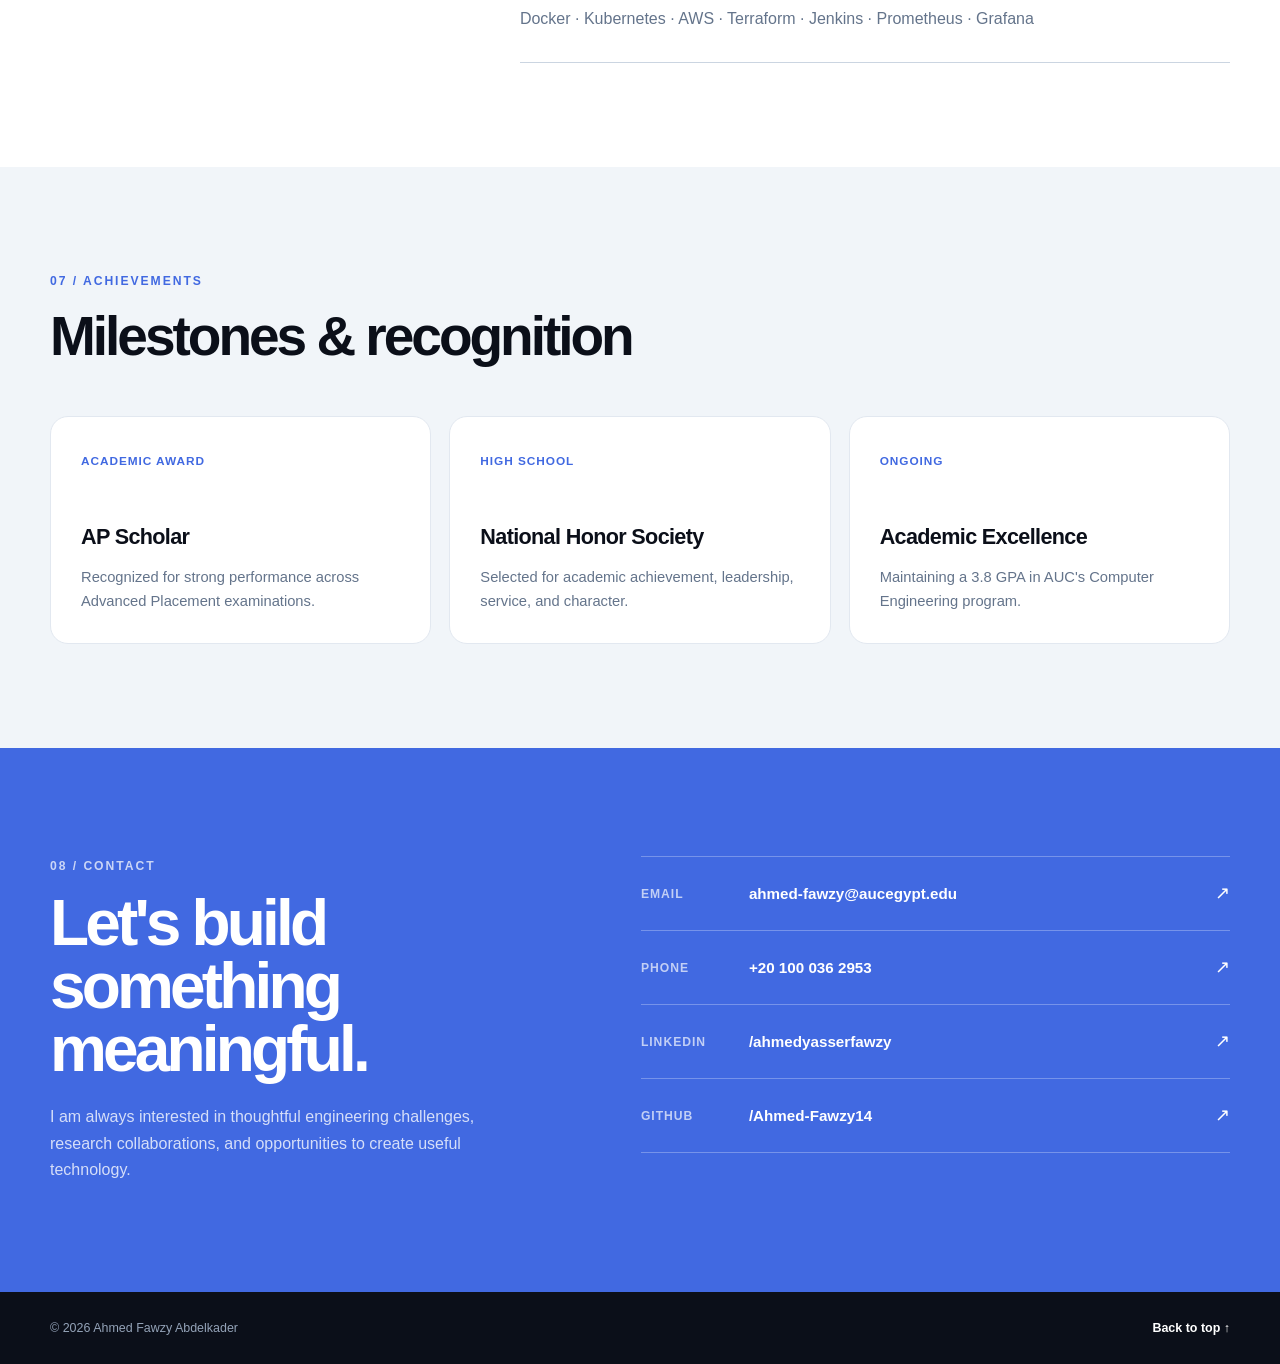
==== commit 8b0f8212: "Add logos, RPM experience, activities, and project links" ====
--- a/index.html
+++ b/index.html
@@ -26,6 +26,7 @@
           <a href="#about">About</a>
           <a href="#education">Education</a>
           <a href="#experience">Experience</a>
+          <a href="#activities">Activities</a>
           <a href="#projects">Projects</a>
           <a href="#skills">Skills</a>
           <a class="nav-cta" href="#contact">Contact</a>
@@ -158,13 +159,36 @@
         <div class="container">
           <div class="section-heading section-heading-row section-heading-inverse">
             <div>
-              <p class="section-number">03 / Experience</p>
-              <h2 id="experience-title">Building with purpose</h2>
-            </div>
-            <p class="section-note">Experience across finance, cloud infrastructure, and team leadership.</p>
+              <p class="section-number">03 / Work Experience</p>
+              <h2 id="experience-title">Engineering in practice</h2>
+            </div>
+            <p class="section-note">Professional experience spanning AI, DevOps, finance, and cloud infrastructure.</p>
           </div>
 
           <div class="timeline">
+            <article class="timeline-item">
+              <div class="timeline-marker" aria-hidden="true"></div>
+              <div class="timeline-meta">
+                <span>Present</span>
+                <span>Internship</span>
+              </div>
+              <div class="timeline-content">
+                <div class="experience-heading">
+                  <div>
+                    <h3>AI and DevOps Intern</h3>
+                    <p class="company">Real Performance Marketing (RPM)</p>
+                  </div>
+                  <div class="organization-logo organization-logo-dark">
+                    <img src="images/logos/rpm.png" alt="Real Performance Marketing logo">
+                  </div>
+                </div>
+                <p>
+                  Current internship working at the intersection of artificial intelligence
+                  and DevOps within RPM's performance marketing environment.
+                </p>
+              </div>
+            </article>
+
             <article class="timeline-item">
               <div class="timeline-marker" aria-hidden="true"></div>
               <div class="timeline-meta">
@@ -172,8 +196,15 @@
                 <span>Internship</span>
               </div>
               <div class="timeline-content">
-                <h3>AI and Sustainable Finance Intern</h3>
-                <p class="company">Commercial International Bank (CIB)</p>
+                <div class="experience-heading">
+                  <div>
+                    <h3>AI and Sustainable Finance Intern</h3>
+                    <p class="company">Commercial International Bank (CIB)</p>
+                  </div>
+                  <div class="organization-logo">
+                    <img src="images/logos/cib.svg" alt="Commercial International Bank logo">
+                  </div>
+                </div>
                 <p>
                   Explored ESG risk, green banking, and AI-enabled financial use cases in a
                   structured internship program.
@@ -188,8 +219,15 @@
                 <span>Internship</span>
               </div>
               <div class="timeline-content">
-                <h3>DevOps Intern</h3>
-                <p class="company">Banque Misr</p>
+                <div class="experience-heading">
+                  <div>
+                    <h3>DevOps Intern</h3>
+                    <p class="company">Banque Misr</p>
+                  </div>
+                  <div class="organization-logo">
+                    <img src="images/logos/banque-misr.svg" alt="Banque Misr logo">
+                  </div>
+                </div>
                 <ul>
                   <li>Provisioned AWS infrastructure with Terraform and deployed a Flask/SQLite application to EKS.</li>
                   <li>Built a Jenkins pipeline with GitHub webhooks, SonarQube checks, and automated Docker/EKS rollouts.</li>
@@ -198,38 +236,51 @@
               </div>
             </article>
 
-            <article class="timeline-item">
-              <div class="timeline-marker" aria-hidden="true"></div>
-              <div class="timeline-meta">
+          </div>
+        </div>
+      </section>
+
+      <section class="section activities" id="activities" aria-labelledby="activities-title">
+        <div class="container">
+          <div class="section-heading section-heading-row">
+            <div>
+              <p class="section-number">04 / Extracurricular Activities</p>
+              <h2 id="activities-title">Leadership beyond the classroom</h2>
+            </div>
+            <p class="section-note">Leading people, systems, and projects across the AUC community.</p>
+          </div>
+
+          <div class="activity-grid">
+            <article class="activity-card">
+              <div class="activity-topline">
+                <div class="activity-logo">
+                  <img src="images/logos/auc.jpg" alt="The American University in Cairo logo">
+                </div>
                 <span>Oct 2023 - Present</span>
-                <span>Leadership</span>
-              </div>
-              <div class="timeline-content">
-                <h3>High Board Member, Work-Study Intern &amp; Student Ambassador</h3>
-                <p class="company">AUC Student Ambassadors Program</p>
-                <ul>
-                  <li>Coordinate recruitment, onboarding, tour assignments, and event execution.</li>
-                  <li>Led approximately 50 campus tours for students, international faculty, and VIP guests.</li>
-                  <li>Built a Google Sheets operations system that reduced reporting time from days to minutes.</li>
-                </ul>
-              </div>
-            </article>
-
-            <article class="timeline-item">
-              <div class="timeline-marker" aria-hidden="true"></div>
-              <div class="timeline-meta">
+              </div>
+              <p class="item-label">AUC Student Ambassadors Program</p>
+              <h3>High Board Member, Work-Study Intern &amp; Student Ambassador</h3>
+              <ul>
+                <li>Coordinate recruitment, onboarding, tour assignments, and event execution.</li>
+                <li>Led approximately 50 campus tours for students, international faculty, and VIP guests.</li>
+                <li>Built a Google Sheets operations system that reduced reporting time from days to minutes.</li>
+              </ul>
+            </article>
+
+            <article class="activity-card">
+              <div class="activity-topline">
+                <div class="activity-logo activity-logo-wide">
+                  <img src="images/logos/enactus.png" alt="Enactus logo">
+                </div>
                 <span>Fall 2024 - Fall 2026</span>
-                <span>Leadership</span>
-              </div>
-              <div class="timeline-content">
-                <h3>Head of AI &amp; Web Development · Director of Projects</h3>
-                <p class="company">Enactus AUC</p>
-                <p>
-                  Led multidisciplinary teams delivering AI and web products, including a
-                  text-to-3D platform backed by MERN APIs, automated pipelines, cloud storage,
-                  Docker services, and Azure deployments.
-                </p>
-              </div>
+              </div>
+              <p class="item-label">Enactus AUC</p>
+              <h3>Head of AI &amp; Web Development · Director of Projects</h3>
+              <ul>
+                <li>Led multidisciplinary AI and web development teams.</li>
+                <li>Directed a five-member AI team delivering an image-generation and text-to-3D platform.</li>
+                <li>Built MERN APIs, Selenium pipelines, cloud storage, Docker services, and Azure deployments.</li>
+              </ul>
             </article>
           </div>
         </div>
@@ -239,7 +290,7 @@
         <div class="container">
           <div class="section-heading section-heading-row">
             <div>
-              <p class="section-number">04 / Selected Projects</p>
+              <p class="section-number">05 / Selected Projects</p>
               <h2 id="projects-title">From research to real systems</h2>
             </div>
             <p class="section-note">Selected work in AI, systems engineering, and product development.</p>
@@ -260,13 +311,15 @@
                   large-scale industrial network-flow data.
                 </p>
               </div>
-              <ul class="tag-list">
-                <li>Python</li>
-                <li>TensorFlow</li>
-                <li>PyTorch</li>
-                <li>scikit-learn</li>
-                <li>TinyML</li>
-              </ul>
+              <div class="project-footer">
+                <ul class="tag-list">
+                  <li>Python</li>
+                  <li>TensorFlow</li>
+                  <li>PyTorch</li>
+                  <li>scikit-learn</li>
+                  <li>TinyML</li>
+                </ul>
+              </div>
             </article>
 
             <article class="project-card">
@@ -282,11 +335,13 @@
                   benchmarked the model on MS COCO 2017 across accuracy and performance metrics.
                 </p>
               </div>
-              <ul class="tag-list">
-                <li>Python</li>
-                <li>PyTorch</li>
-                <li>CUDA</li>
-              </ul>
+              <div class="project-footer">
+                <ul class="tag-list">
+                  <li>Python</li>
+                  <li>PyTorch</li>
+                  <li>CUDA</li>
+                </ul>
+              </div>
             </article>
 
             <article class="project-card">
@@ -302,11 +357,19 @@
                   inspection, process control, and real-time CPU and memory monitoring.
                 </p>
               </div>
-              <ul class="tag-list">
-                <li>Rust</li>
-                <li>Tauri</li>
-                <li>React</li>
-              </ul>
+              <div class="project-footer">
+                <ul class="tag-list">
+                  <li>Rust</li>
+                  <li>Tauri</li>
+                  <li>React</li>
+                </ul>
+                <a
+                  class="repo-link"
+                  href="https://github.com/Ahmed-Fawzy14/OS-Project"
+                  target="_blank"
+                  rel="noopener noreferrer"
+                >View repository <span aria-hidden="true">↗</span></a>
+              </div>
             </article>
 
             <article class="project-card">
@@ -322,12 +385,51 @@
                   and medical records using a modern full-stack architecture.
                 </p>
               </div>
-              <ul class="tag-list">
-                <li>Django</li>
-                <li>Flask</li>
-                <li>React</li>
-                <li>SQL</li>
-              </ul>
+              <div class="project-footer">
+                <ul class="tag-list">
+                  <li>Django</li>
+                  <li>Flask</li>
+                  <li>React</li>
+                  <li>SQL</li>
+                </ul>
+                <a
+                  class="repo-link"
+                  href="https://github.com/Ahmed-Fawzy14/DigiMed-"
+                  target="_blank"
+                  rel="noopener noreferrer"
+                >View repository <span aria-hidden="true">↗</span></a>
+              </div>
+            </article>
+
+            <article class="project-card project-card-wide">
+              <div class="project-topline">
+                <span class="project-index">05</span>
+                <span class="project-date">2025</span>
+              </div>
+              <div>
+                <p class="item-label">AI Product Development</p>
+                <h3>Text-to-3D Platform</h3>
+                <p>
+                  Led a five-member AI team to deliver a web application for image generation
+                  and 3D asset creation, supported by MERN APIs, automated pipelines, cloud
+                  storage, and containerized services.
+                </p>
+              </div>
+              <div class="project-footer">
+                <ul class="tag-list">
+                  <li>MERN</li>
+                  <li>Selenium</li>
+                  <li>MongoDB</li>
+                  <li>Docker</li>
+                  <li>Azure</li>
+                </ul>
+                <a
+                  class="repo-link"
+                  href="https://github.com/Ahmed-Fawzy14/Enactus_Project_2025_Text_to_3D_Model"
+                  target="_blank"
+                  rel="noopener noreferrer"
+                >View repository <span aria-hidden="true">↗</span></a>
+              </div>
             </article>
           </div>
         </div>
@@ -336,7 +438,7 @@
       <section class="section" id="skills" aria-labelledby="skills-title">
         <div class="container skills-layout">
           <div class="section-heading skills-heading">
-            <p class="section-number">05 / Skills</p>
+            <p class="section-number">06 / Skills</p>
             <h2 id="skills-title">A versatile technical toolkit</h2>
             <p class="section-note">
               Comfortable moving from model development to product interfaces and production infrastructure.
@@ -375,7 +477,7 @@
         <div class="container">
           <div class="section-heading section-heading-row">
             <div>
-              <p class="section-number">06 / Achievements</p>
+              <p class="section-number">07 / Achievements</p>
               <h2 id="achievements-title">Milestones &amp; recognition</h2>
             </div>
           </div>
@@ -403,7 +505,7 @@
       <section class="contact-section" id="contact" aria-labelledby="contact-title">
         <div class="container contact-grid">
           <div>
-            <p class="section-number section-number-light">07 / Contact</p>
+            <p class="section-number section-number-light">08 / Contact</p>
             <h2 id="contact-title">Let's build something meaningful.</h2>
             <p>
               I am always interested in thoughtful engineering challenges, research
--- a/styles.css
+++ b/styles.css
@@ -585,6 +585,44 @@
   letter-spacing: -0.03em;
 }
 
+.experience-heading {
+  display: flex;
+  align-items: flex-start;
+  justify-content: space-between;
+  gap: 24px;
+  margin-bottom: 15px;
+}
+
+.experience-heading > div:first-child {
+  min-width: 0;
+}
+
+.experience-heading .company {
+  margin-bottom: 0;
+}
+
+.organization-logo {
+  display: grid;
+  width: 120px;
+  height: 72px;
+  flex: 0 0 120px;
+  place-items: center;
+  padding: 10px;
+  background: var(--white);
+  border: 1px solid rgba(255, 255, 255, 0.18);
+  border-radius: 12px;
+}
+
+.organization-logo-dark {
+  background: #344255;
+}
+
+.organization-logo img {
+  width: 100%;
+  max-height: 100%;
+  object-fit: contain;
+}
+
 .timeline-content .company {
   margin-bottom: 15px;
   color: #91a8ef;
@@ -604,6 +642,89 @@
 }
 
 .timeline-content li::marker {
+  color: var(--royal-blue);
+}
+
+/* ---------- Extracurricular activities ---------- */
+.activities {
+  background: var(--white);
+}
+
+.activity-grid {
+  display: grid;
+  grid-template-columns: repeat(2, minmax(0, 1fr));
+  gap: 22px;
+}
+
+.activity-card {
+  padding: 34px;
+  background: var(--grey-50);
+  border: 1px solid var(--grey-200);
+  border-radius: var(--radius-medium);
+}
+
+.activity-topline {
+  display: flex;
+  align-items: flex-start;
+  justify-content: space-between;
+  gap: 24px;
+  margin-bottom: 34px;
+}
+
+.activity-topline > span {
+  padding-top: 5px;
+  color: var(--grey-600);
+  font-size: 0.75rem;
+  font-weight: 800;
+  letter-spacing: 0.05em;
+  text-align: right;
+  text-transform: uppercase;
+}
+
+.activity-logo {
+  display: grid;
+  width: 88px;
+  height: 72px;
+  flex: 0 0 88px;
+  place-items: center;
+  padding: 7px;
+  background: var(--white);
+  border: 1px solid var(--grey-200);
+  border-radius: 12px;
+}
+
+.activity-logo-wide {
+  width: 126px;
+  flex-basis: 126px;
+  padding: 12px;
+}
+
+.activity-logo img {
+  width: 100%;
+  max-height: 100%;
+  object-fit: contain;
+}
+
+.activity-card .item-label {
+  margin-bottom: 10px;
+}
+
+.activity-card h3 {
+  margin-bottom: 22px;
+  font-size: clamp(1.45rem, 2.7vw, 2.15rem);
+  line-height: 1.12;
+  letter-spacing: -0.04em;
+}
+
+.activity-card ul {
+  display: grid;
+  gap: 9px;
+  margin: 0;
+  padding-left: 19px;
+  color: var(--grey-700);
+}
+
+.activity-card li::marker {
   color: var(--royal-blue);
 }
 
@@ -643,6 +764,15 @@
   box-shadow: 0 22px 50px rgba(65, 105, 225, 0.28);
 }
 
+.project-card-wide {
+  grid-column: 1 / -1;
+  min-height: 360px;
+}
+
+.project-card-wide > div:nth-child(2) {
+  max-width: 780px;
+}
+
 .project-topline {
   display: flex;
   align-items: center;
@@ -709,6 +839,39 @@
   list-style: none;
 }
 
+.project-footer {
+  display: flex;
+  flex-wrap: wrap;
+  align-items: flex-end;
+  justify-content: space-between;
+  gap: 18px;
+  margin-top: 34px;
+}
+
+.project-footer .tag-list {
+  margin-top: 0;
+}
+
+.repo-link {
+  display: inline-flex;
+  align-items: center;
+  gap: 7px;
+  padding: 8px 12px;
+  color: var(--royal-blue);
+  background: rgba(65, 105, 225, 0.08);
+  border-radius: 999px;
+  font-size: 0.75rem;
+  font-weight: 800;
+  white-space: nowrap;
+  transition: color 180ms ease, background 180ms ease, transform 180ms ease;
+}
+
+.repo-link:hover {
+  color: var(--white);
+  background: var(--royal-blue);
+  transform: translateY(-2px);
+}
+
 .tag-list li {
   padding: 6px 10px;
   color: var(--grey-700);
@@ -1001,8 +1164,13 @@
   }
 
   .project-grid,
+  .activity-grid,
   .achievement-grid {
     grid-template-columns: 1fr;
+  }
+
+  .project-card-wide {
+    grid-column: auto;
   }
 
   .project-card {
@@ -1055,6 +1223,20 @@
   .project-card,
   .achievement-card {
     padding: 25px;
+  }
+
+  .activity-card {
+    padding: 25px;
+  }
+
+  .experience-heading {
+    gap: 14px;
+  }
+
+  .organization-logo {
+    width: 96px;
+    height: 60px;
+    flex-basis: 96px;
   }
 
   .contact-links a {
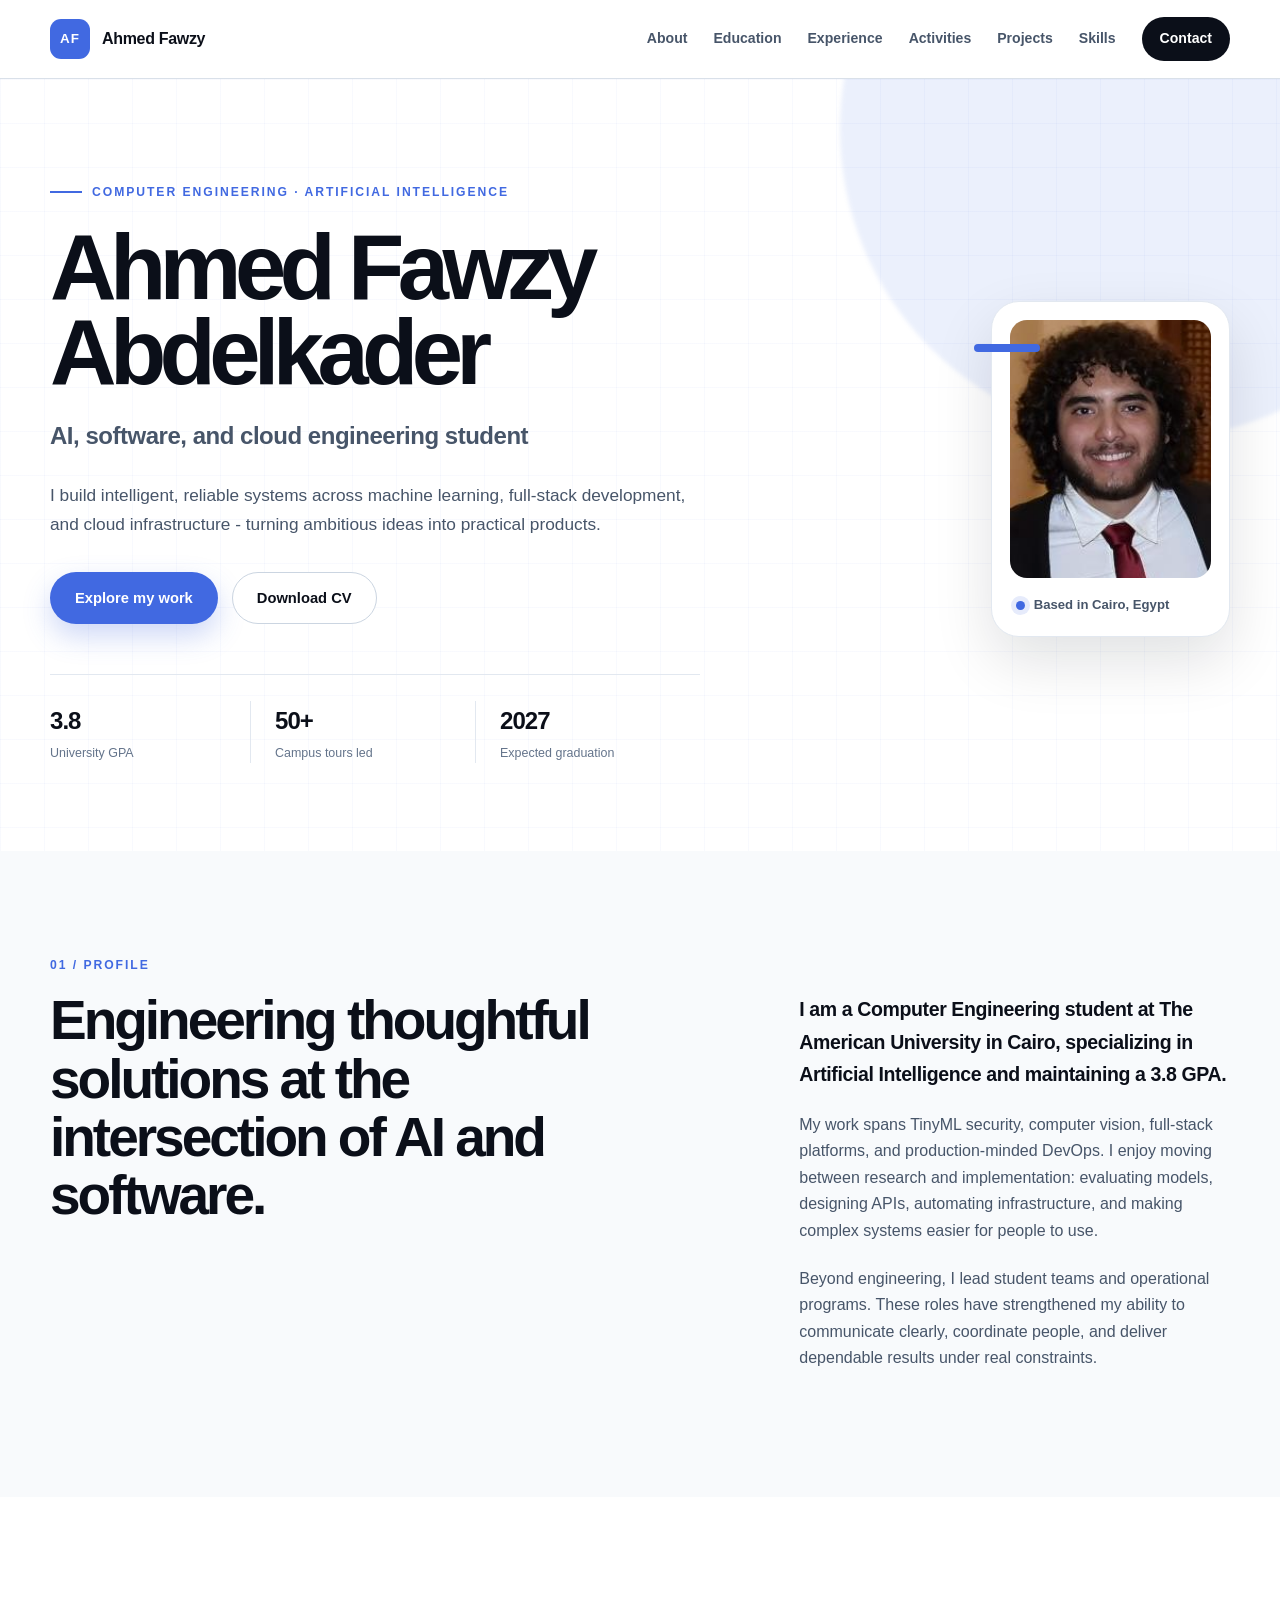
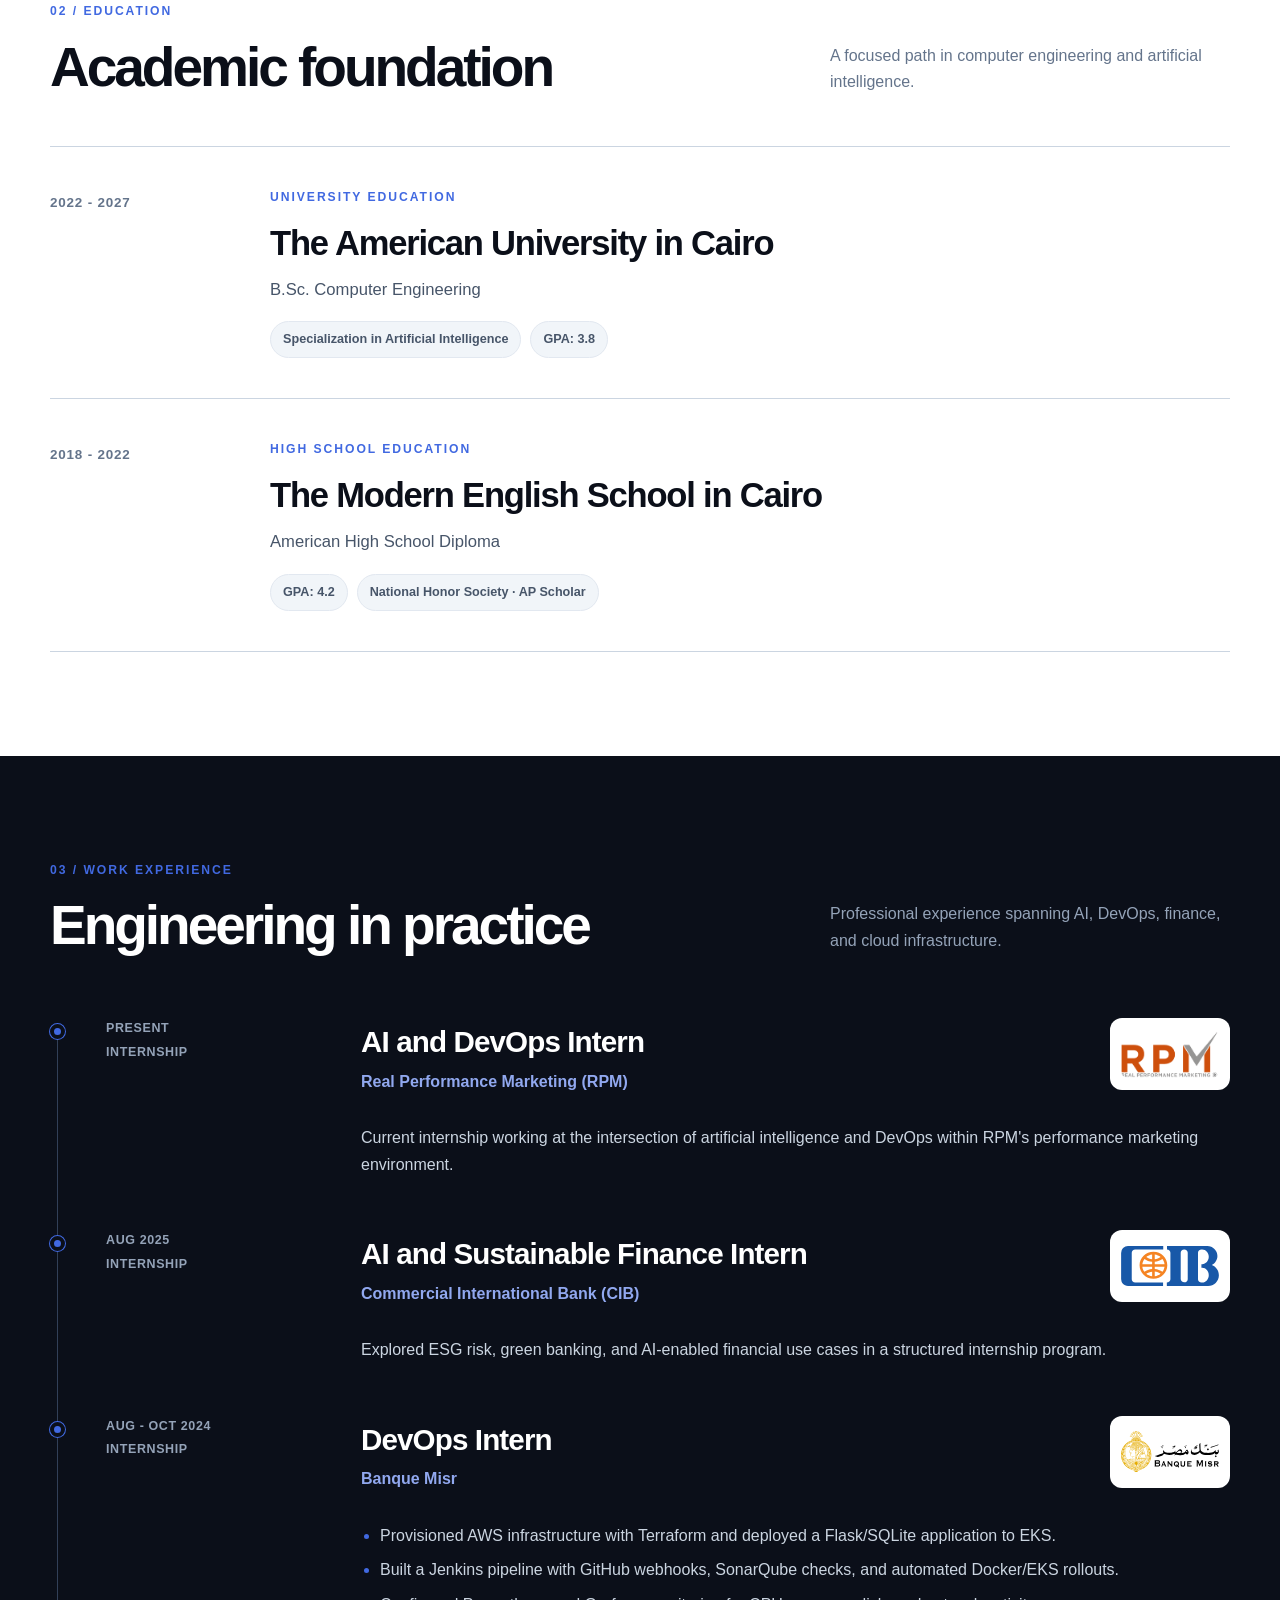
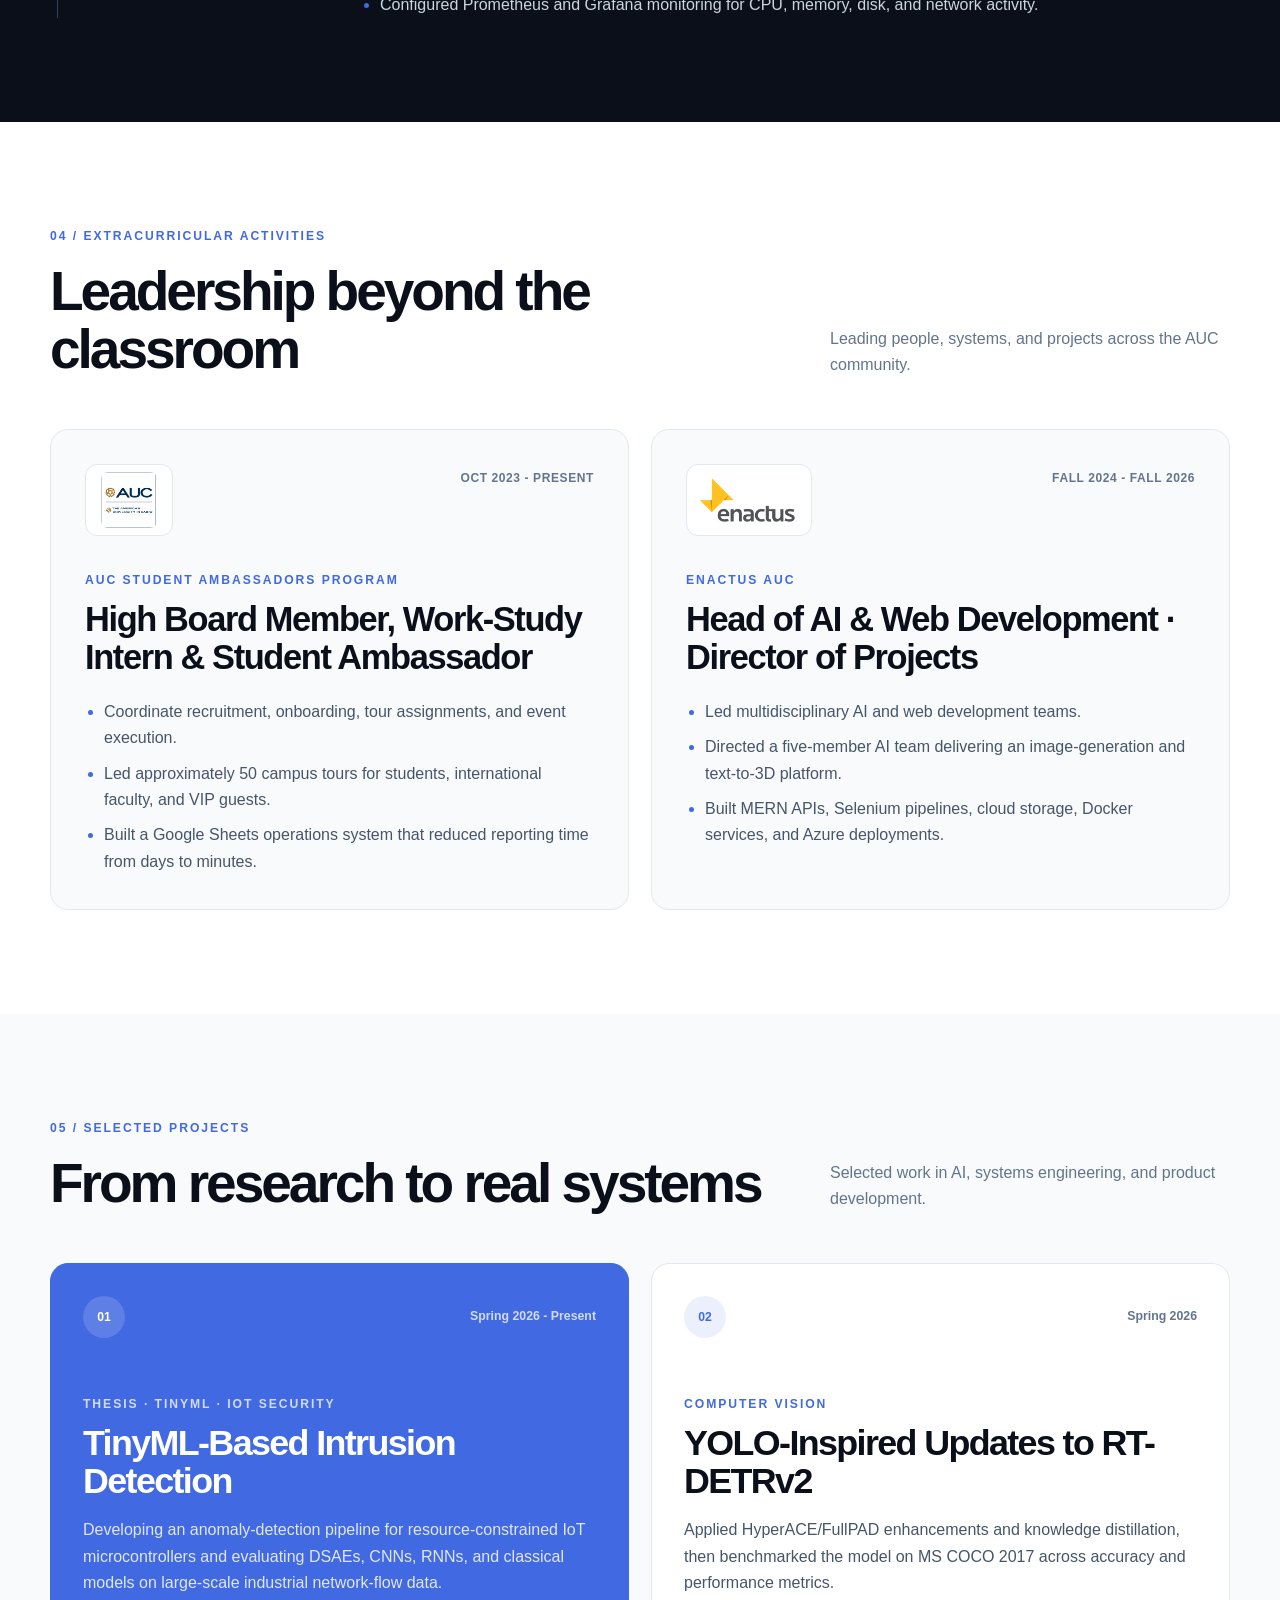
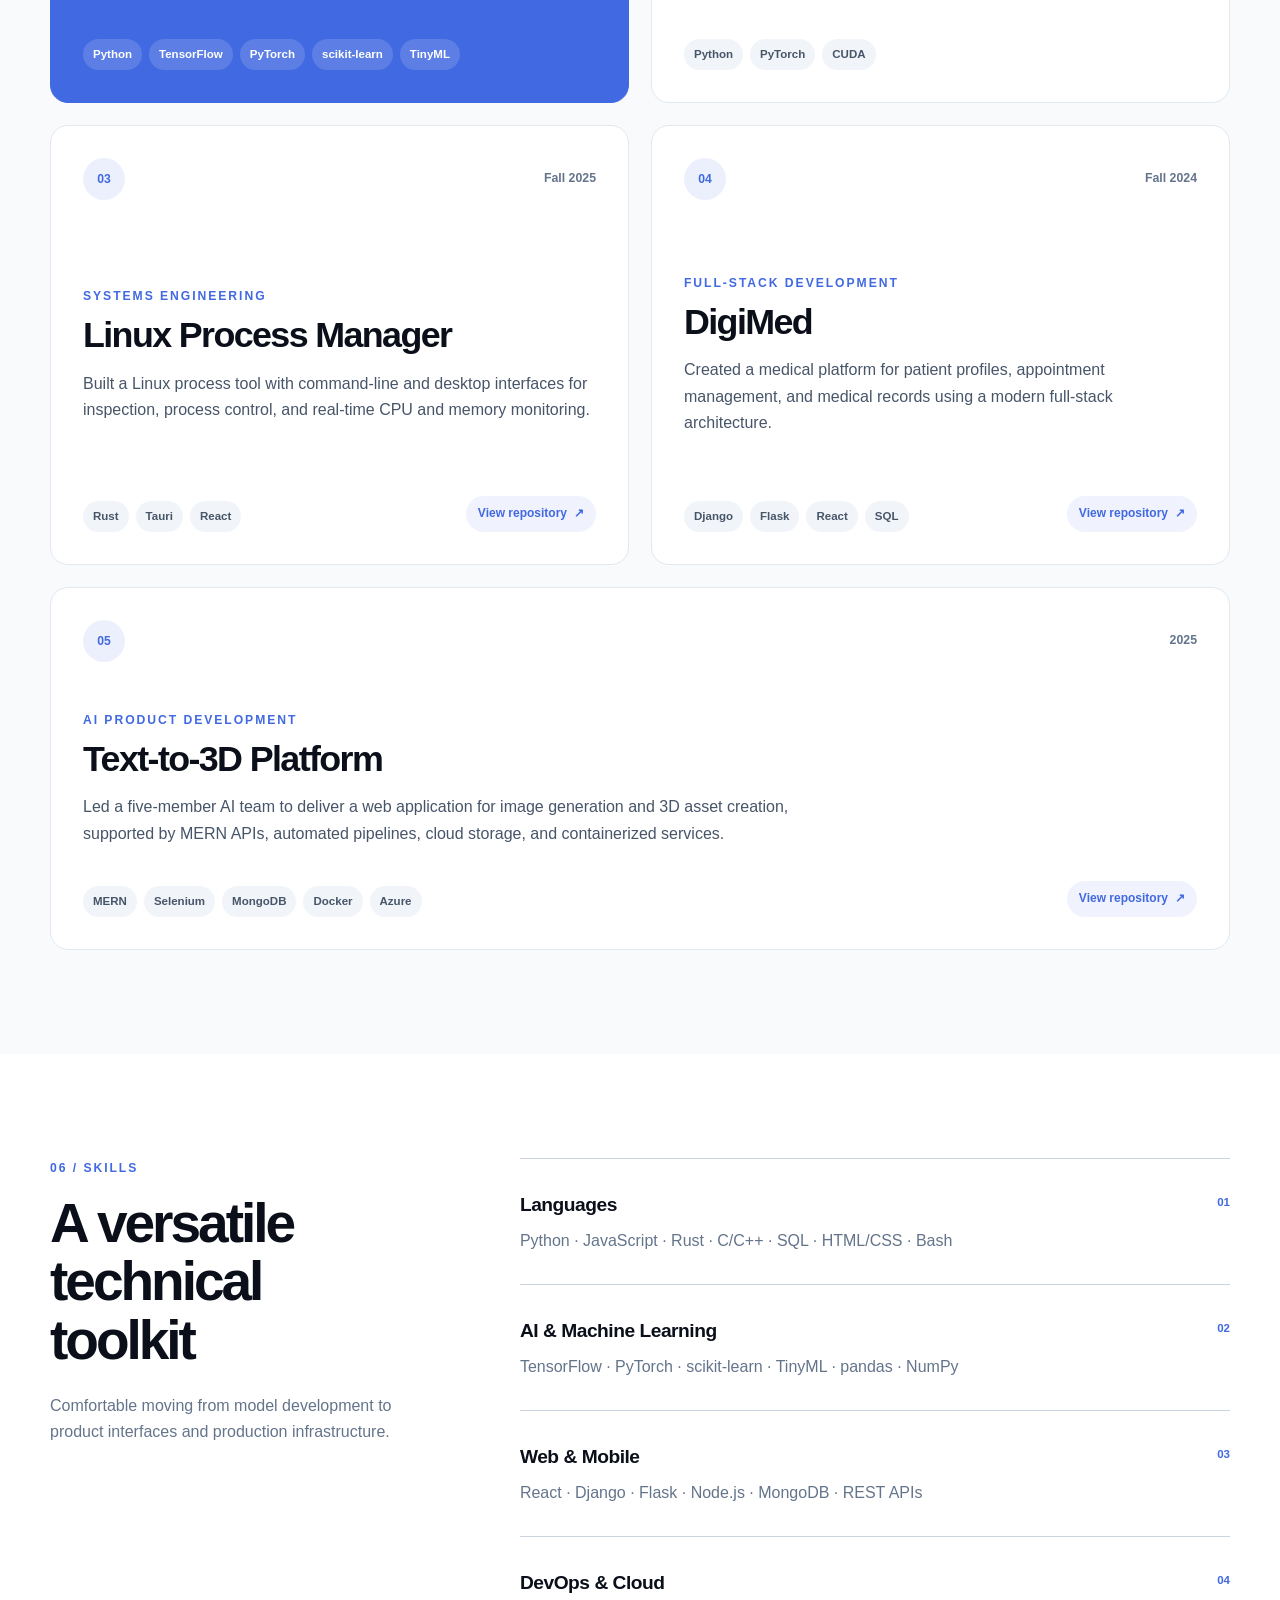
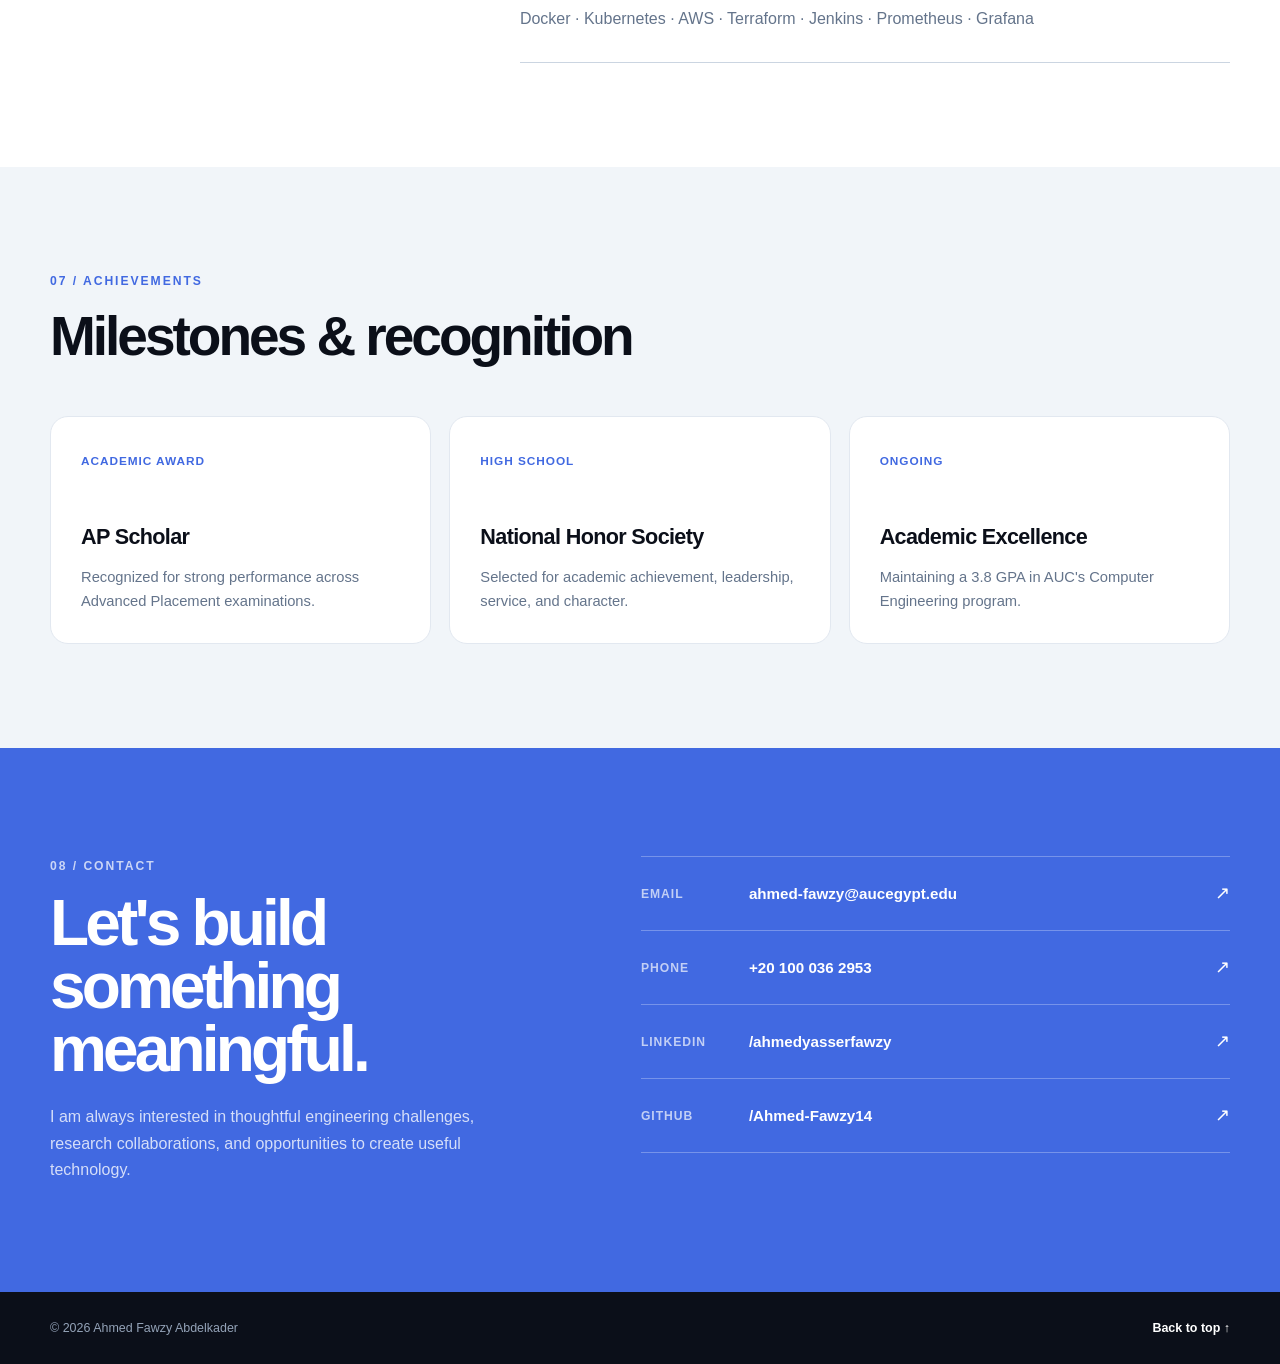
==== commit 3918204a: "Use official color RPM logo and contain images" ====
--- a/index.html
+++ b/index.html
@@ -178,7 +178,7 @@
                     <h3>AI and DevOps Intern</h3>
                     <p class="company">Real Performance Marketing (RPM)</p>
                   </div>
-                  <div class="organization-logo organization-logo-dark">
+                  <div class="organization-logo">
                     <img src="images/logos/rpm.png" alt="Real Performance Marketing logo">
                   </div>
                 </div>
--- a/styles.css
+++ b/styles.css
@@ -607,20 +607,23 @@
   height: 72px;
   flex: 0 0 120px;
   place-items: center;
+  overflow: hidden;
   padding: 10px;
   background: var(--white);
   border: 1px solid rgba(255, 255, 255, 0.18);
   border-radius: 12px;
 }
 
-.organization-logo-dark {
-  background: #344255;
-}
-
 .organization-logo img {
-  width: 100%;
+  width: auto;
+  height: auto;
+  min-width: 0;
+  min-height: 0;
+  max-width: 100%;
   max-height: 100%;
   object-fit: contain;
+  object-position: center;
+  border-radius: 7px;
 }
 
 .timeline-content .company {
@@ -687,6 +690,7 @@
   height: 72px;
   flex: 0 0 88px;
   place-items: center;
+  overflow: hidden;
   padding: 7px;
   background: var(--white);
   border: 1px solid var(--grey-200);
@@ -700,9 +704,15 @@
 }
 
 .activity-logo img {
-  width: 100%;
+  width: auto;
+  height: auto;
+  min-width: 0;
+  min-height: 0;
+  max-width: 100%;
   max-height: 100%;
   object-fit: contain;
+  object-position: center;
+  border-radius: 7px;
 }
 
 .activity-card .item-label {
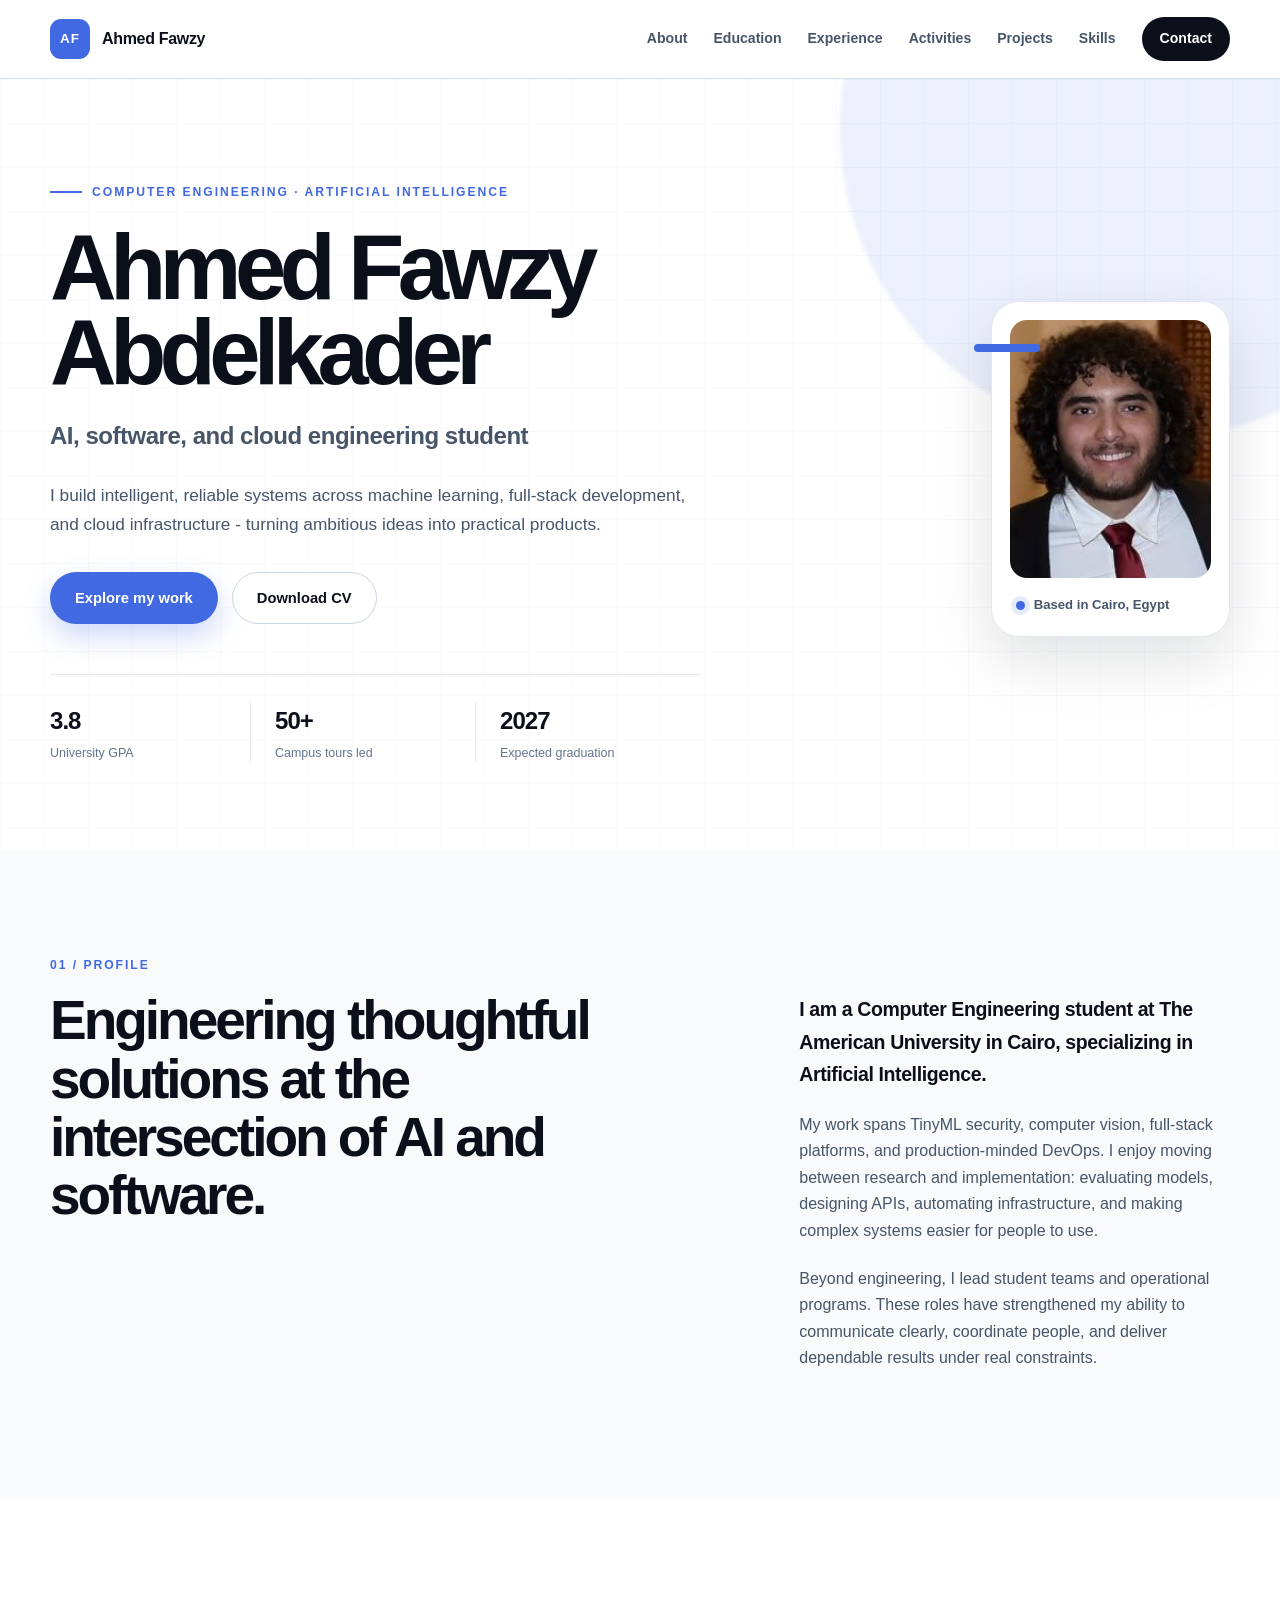
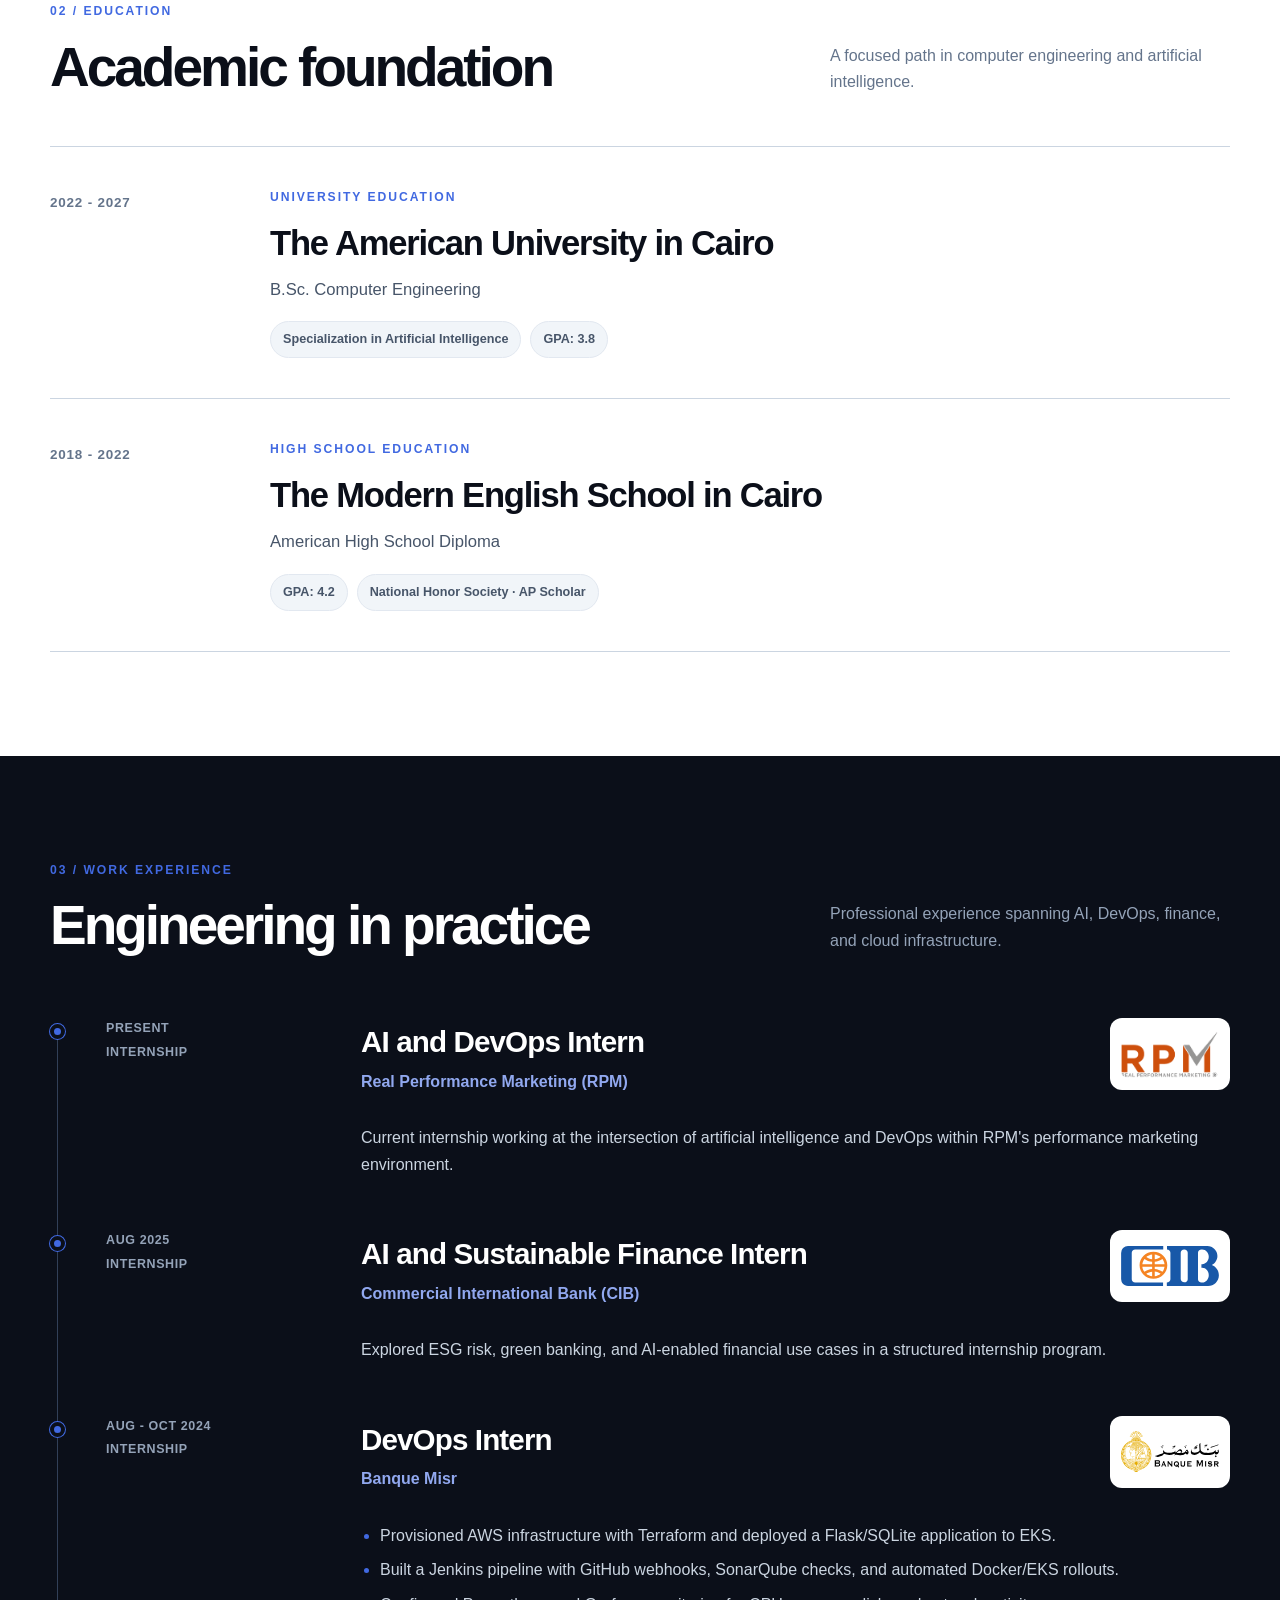
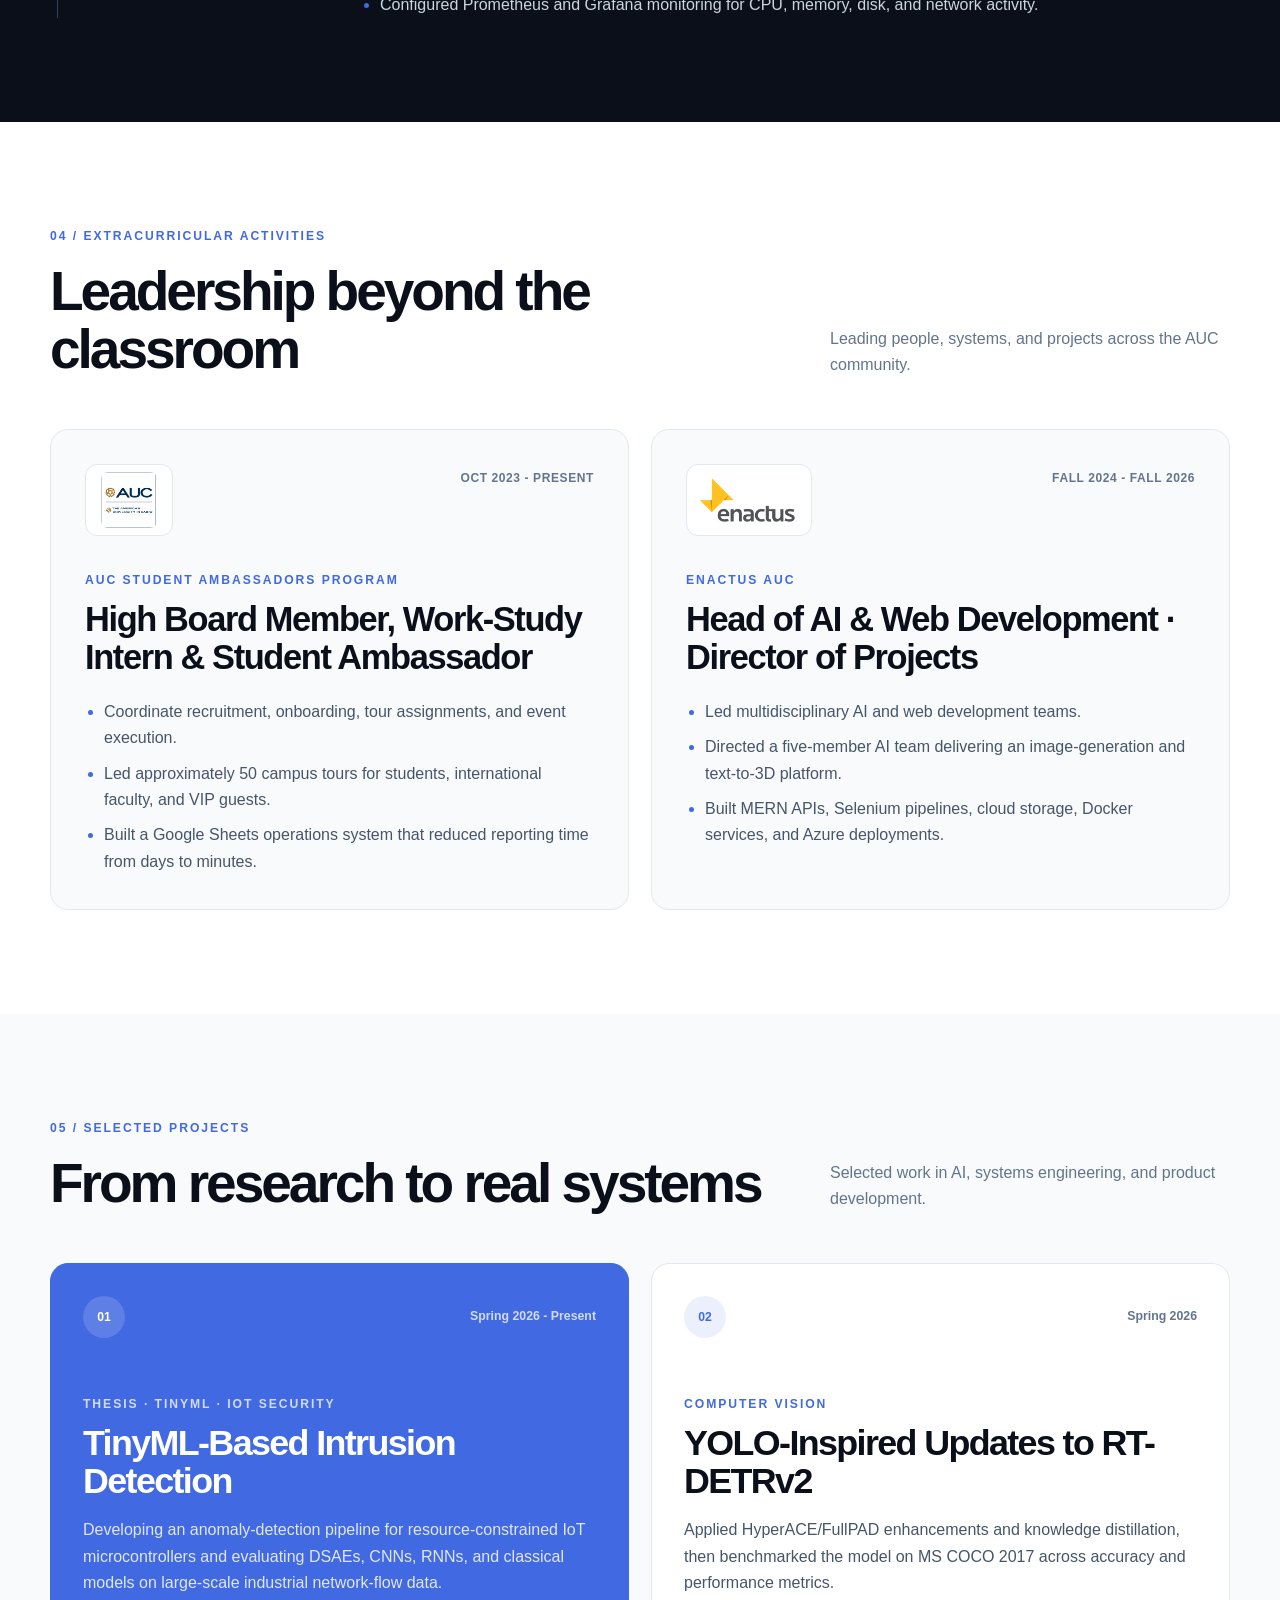
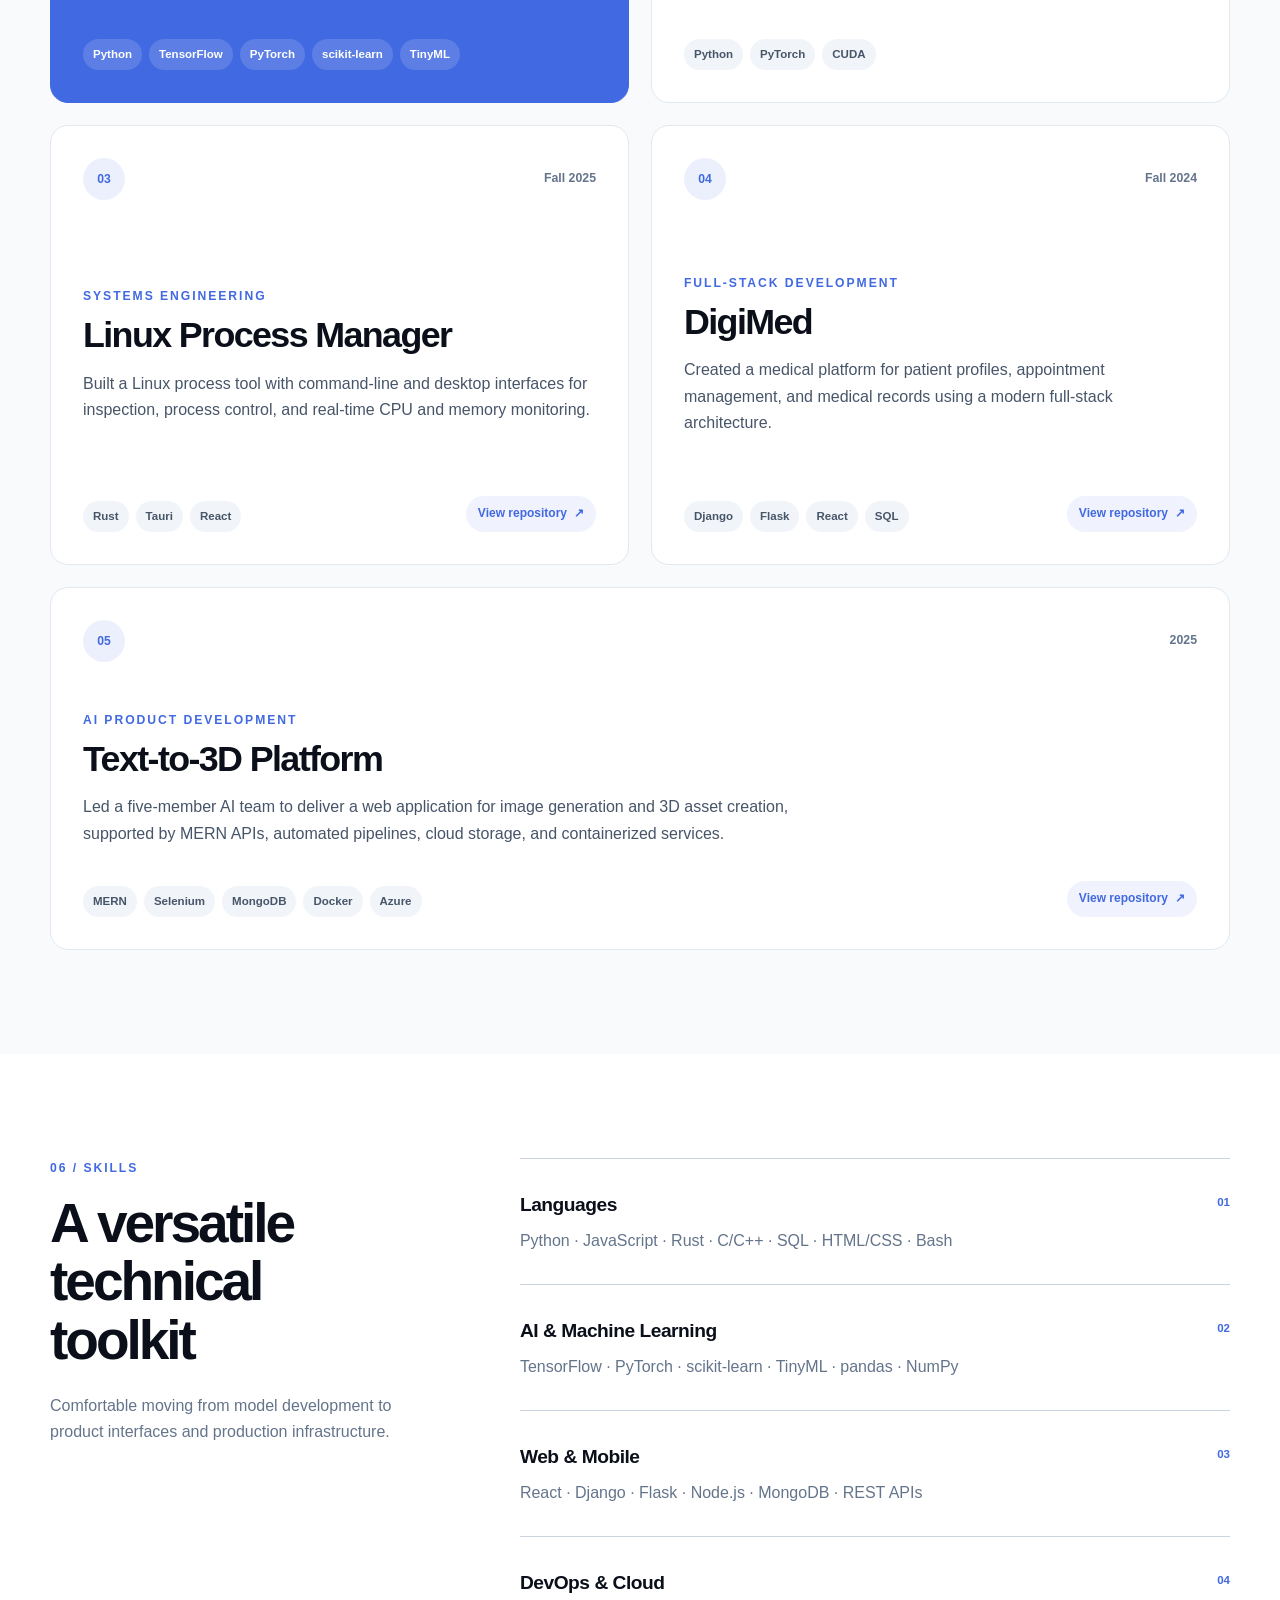
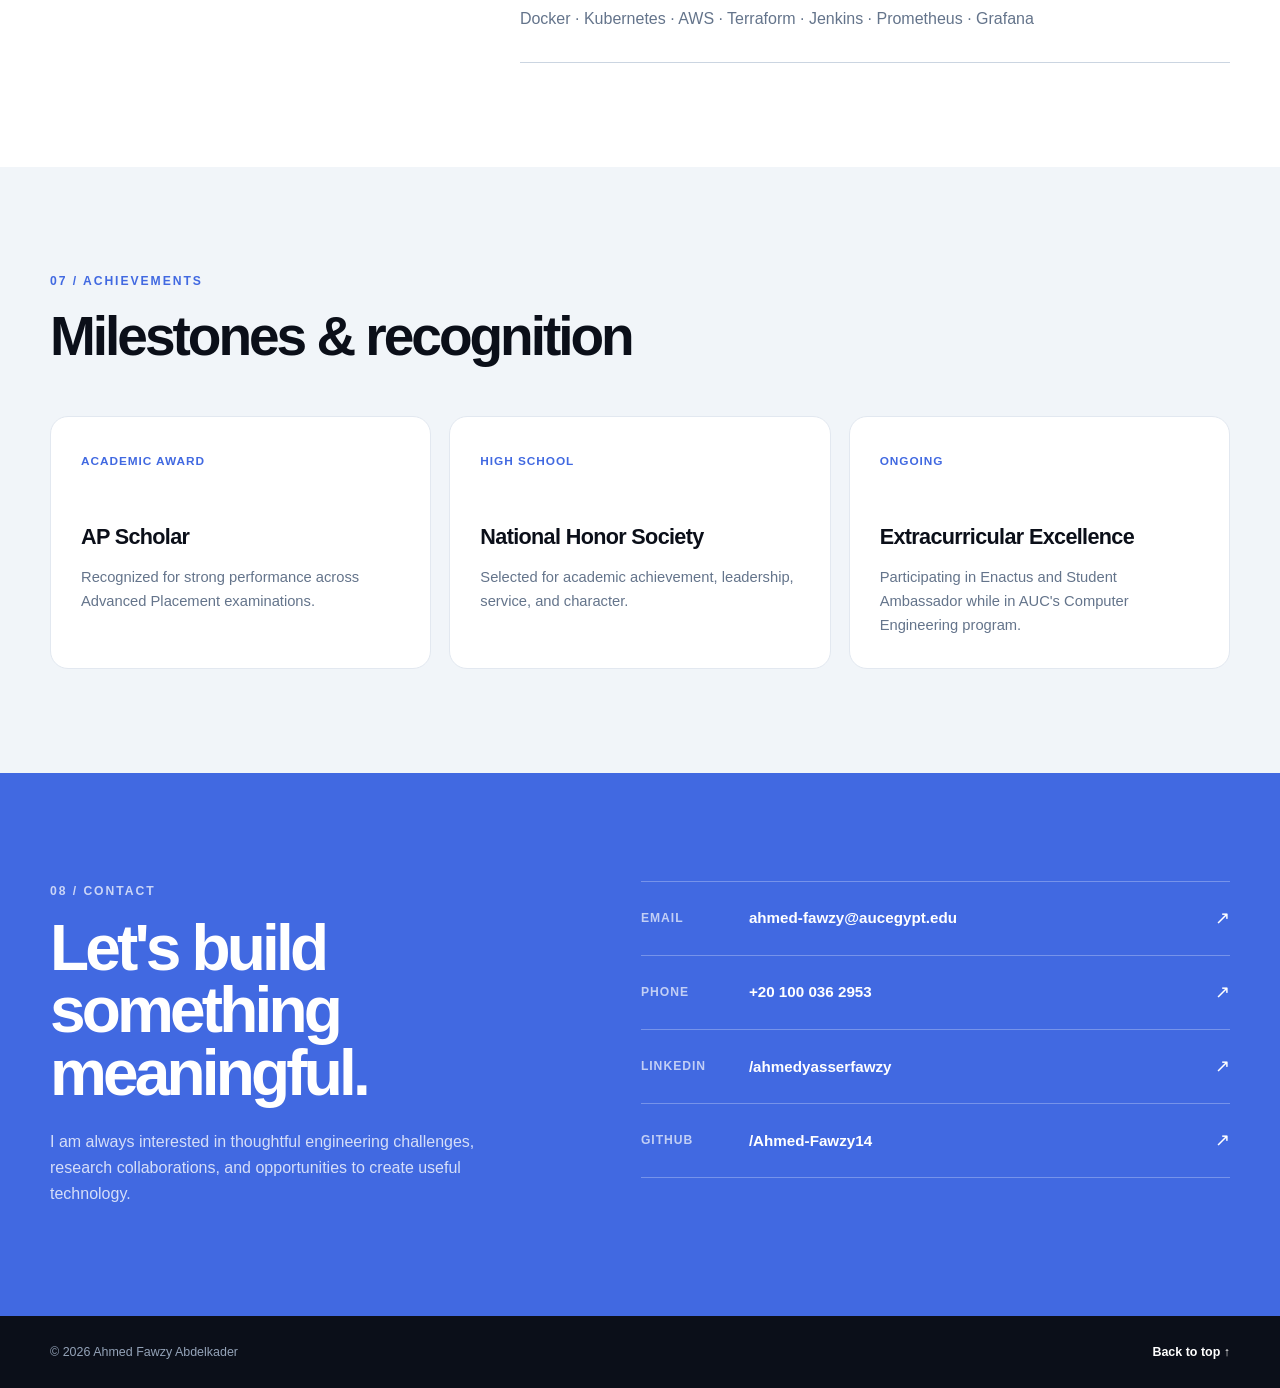
==== commit c8a10821: "Update about section and achievements in index.html Removed GPA mention and updated achievement titl" ====
--- a/index.html
+++ b/index.html
@@ -98,7 +98,7 @@
           <div class="about-copy">
             <p class="lead">
               I am a Computer Engineering student at The American University in Cairo,
-              specializing in Artificial Intelligence and maintaining a 3.8 GPA.
+              specializing in Artificial Intelligence.
             </p>
             <p>
               My work spans TinyML security, computer vision, full-stack platforms, and
@@ -495,8 +495,8 @@
             </article>
             <article class="achievement-card">
               <span class="achievement-year">Ongoing</span>
-              <h3>Academic Excellence</h3>
-              <p>Maintaining a 3.8 GPA in AUC's Computer Engineering program.</p>
+              <h3>Extracurricular Excellence</h3>
+              <p>Participating in Enactus and Student Ambassador while in AUC's Computer Engineering program.</p>
             </article>
           </div>
         </div>
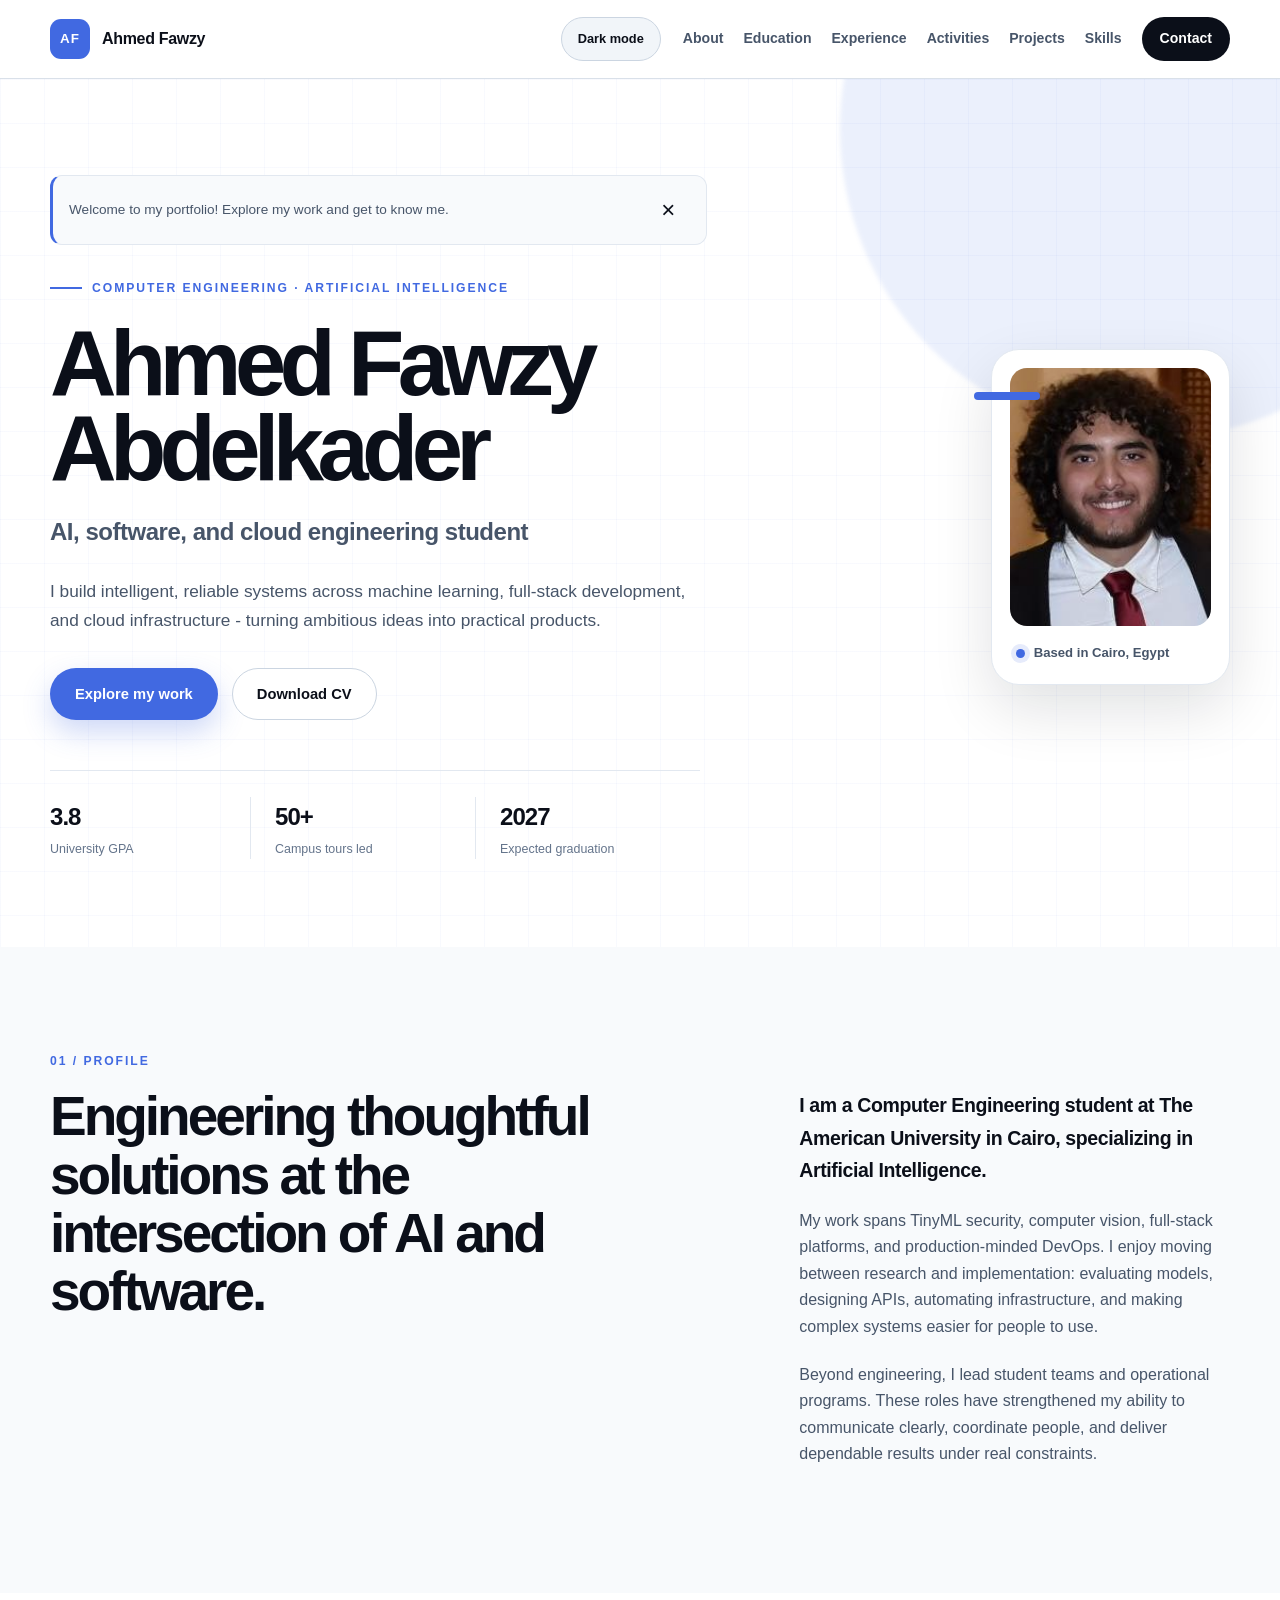
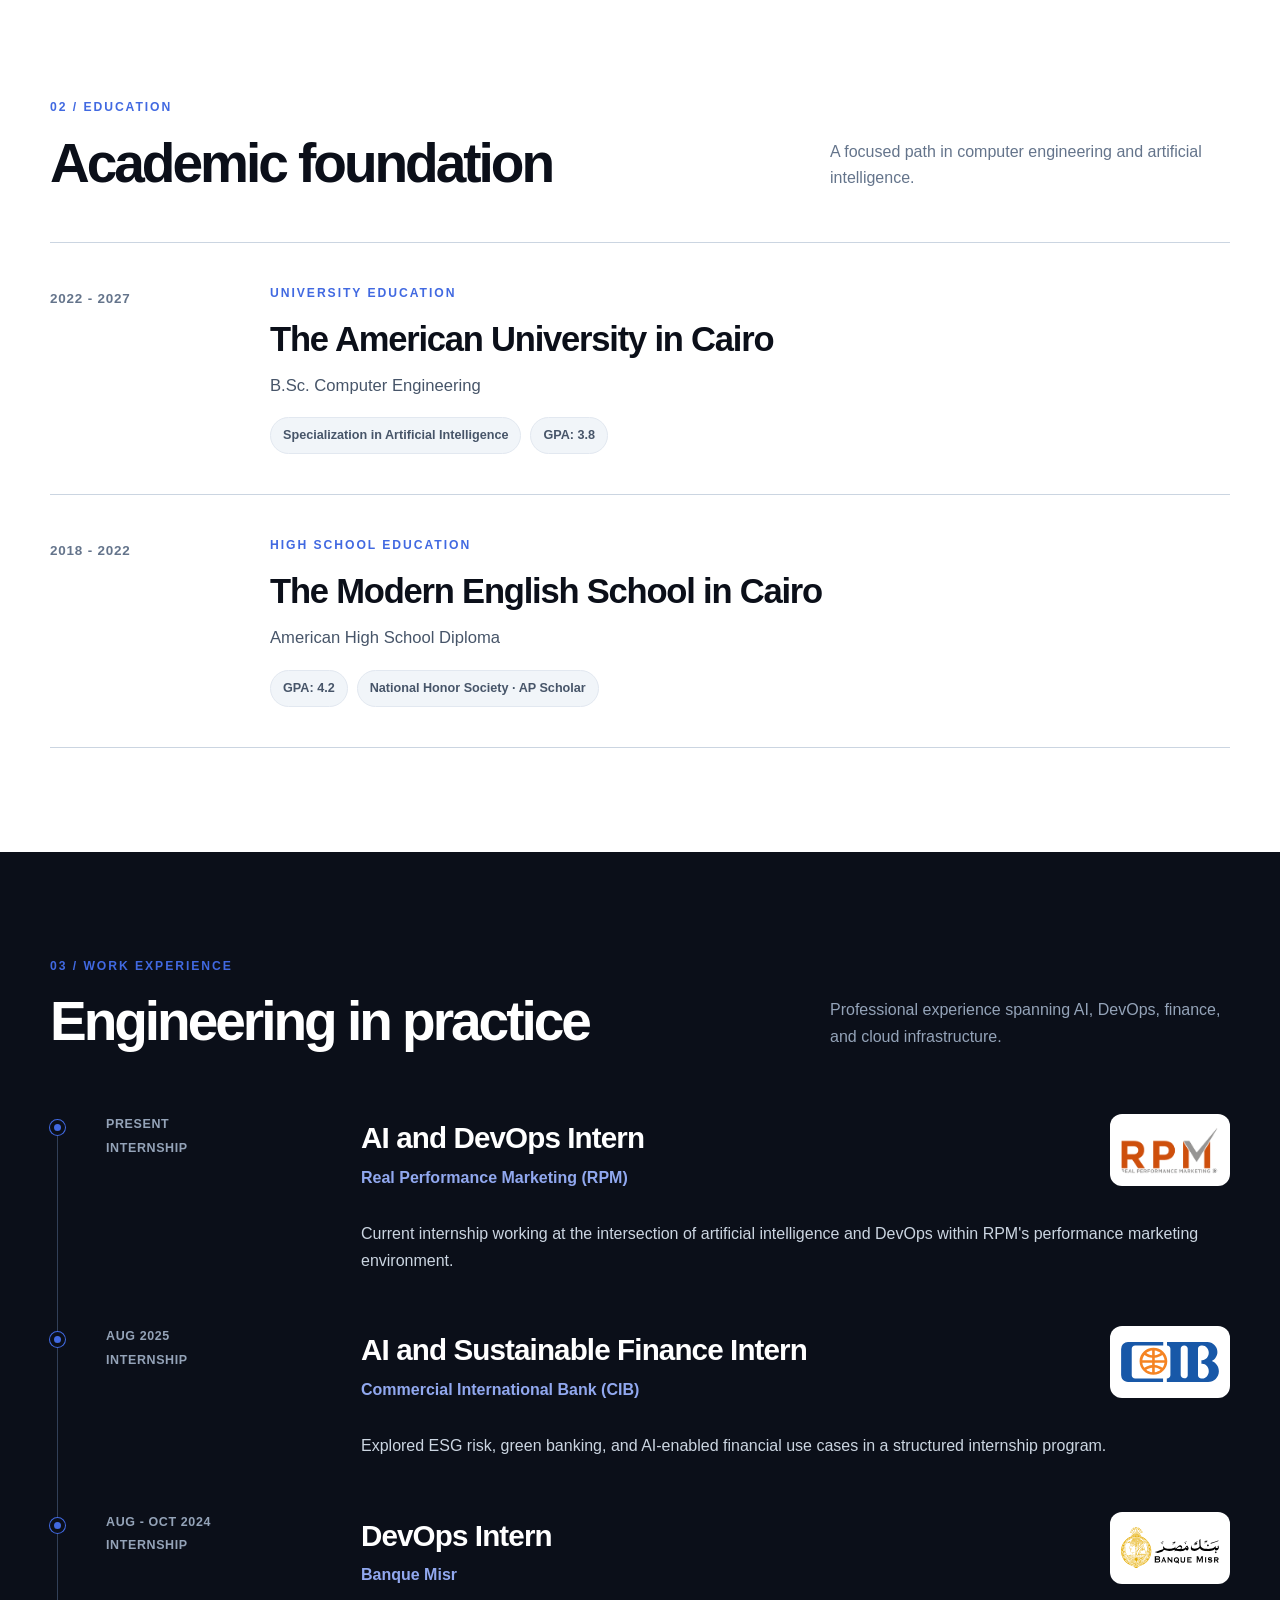
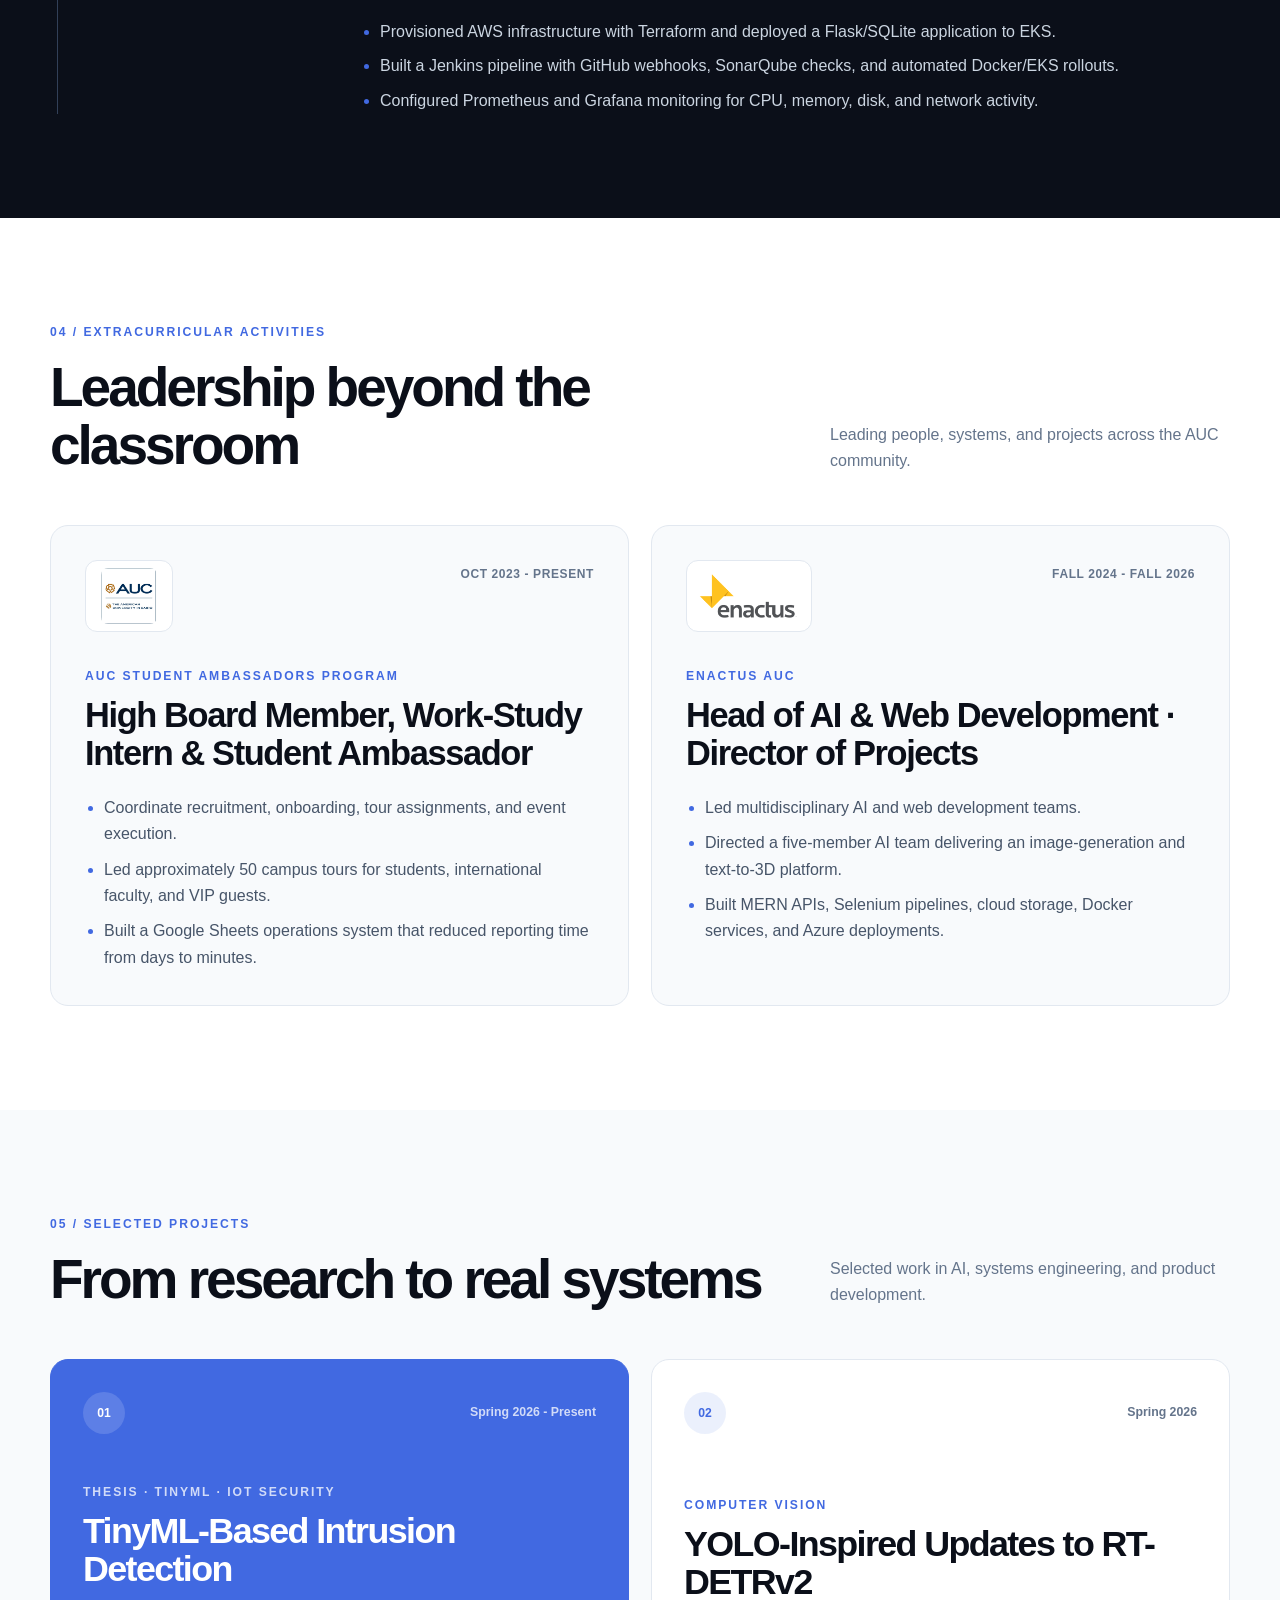
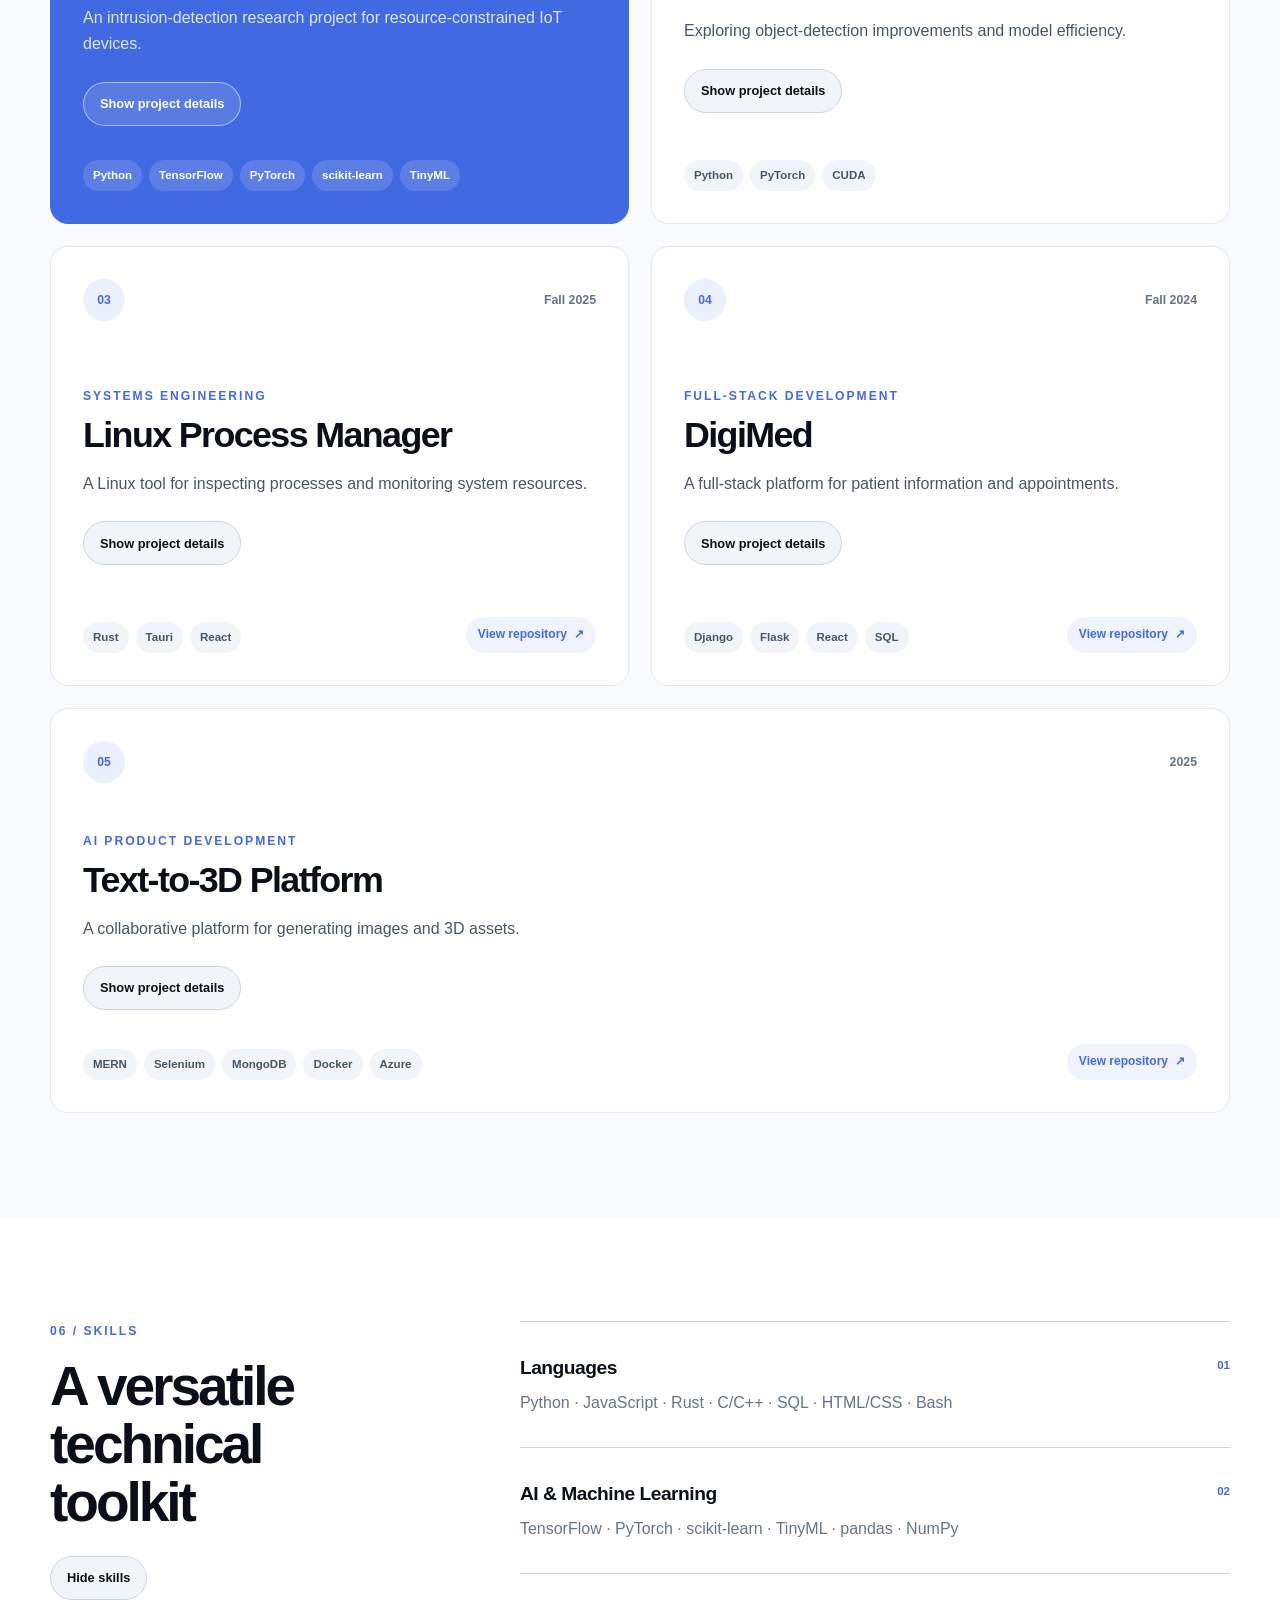
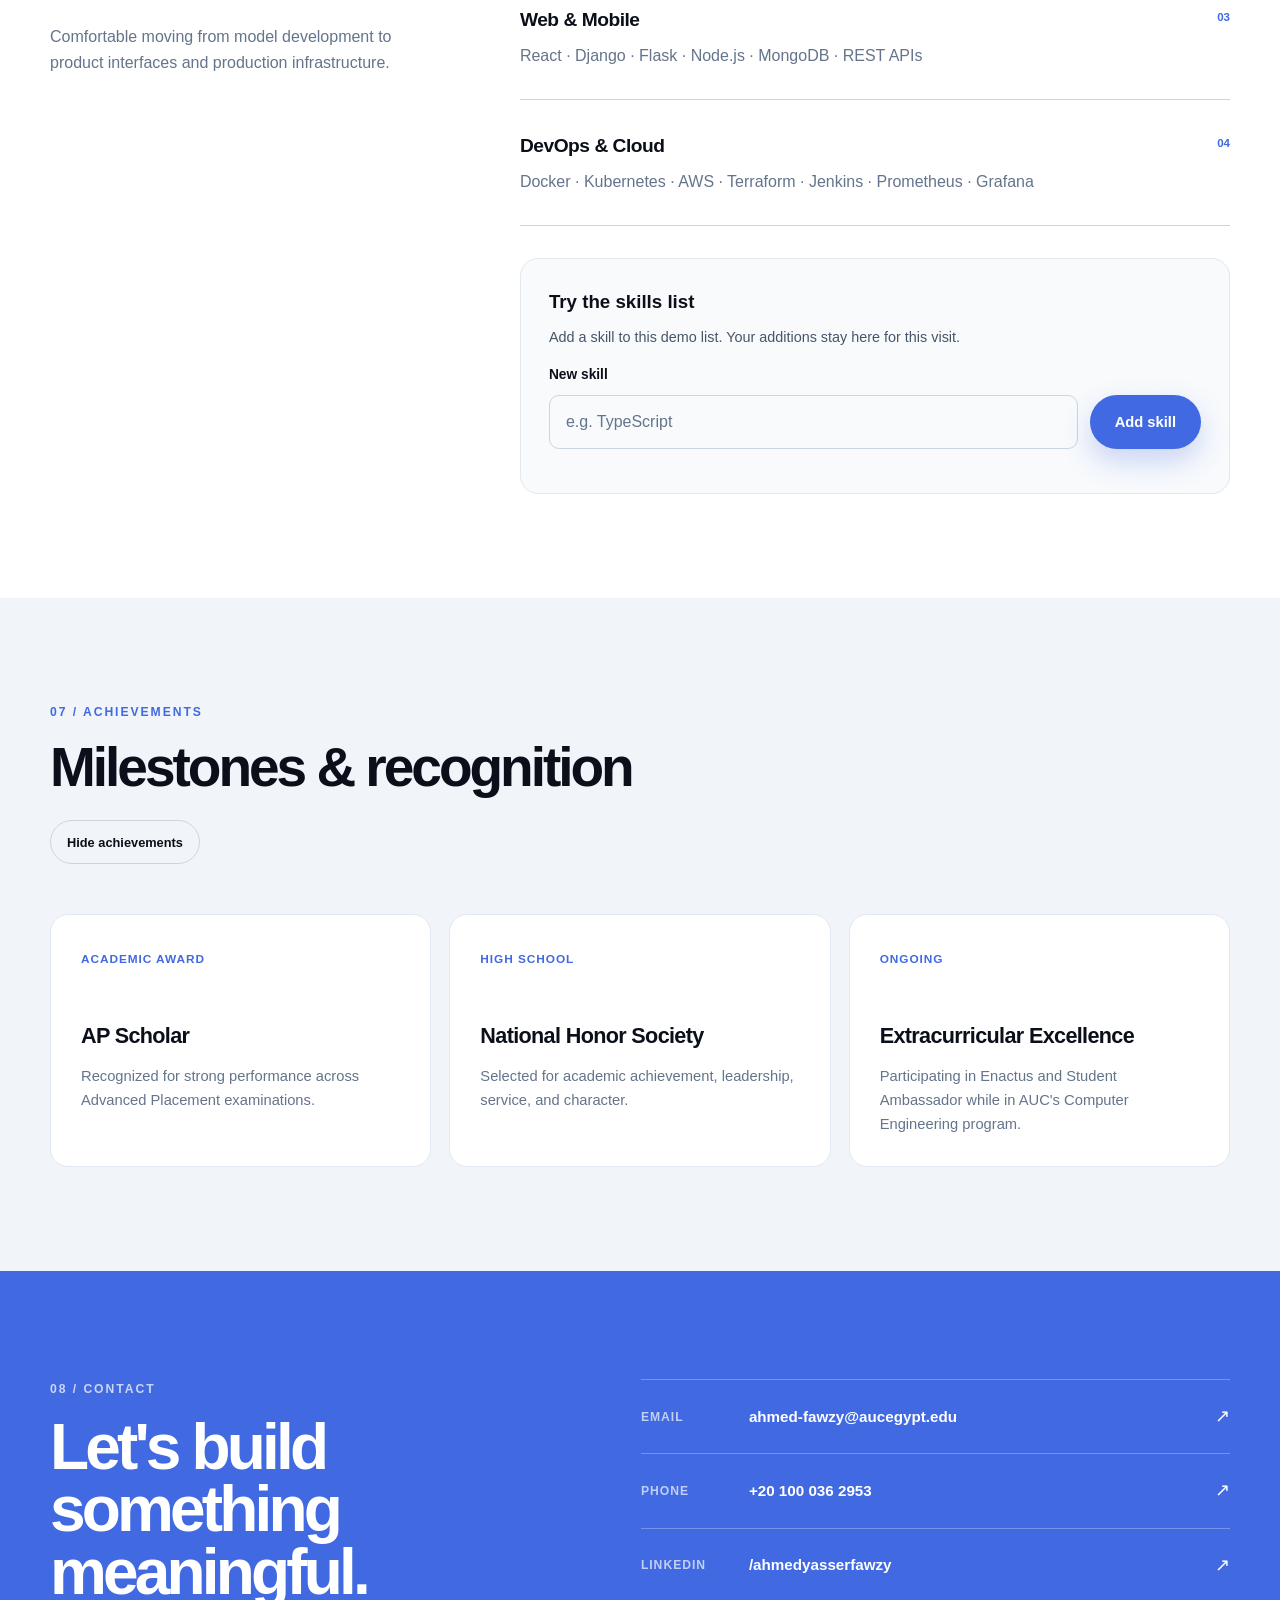
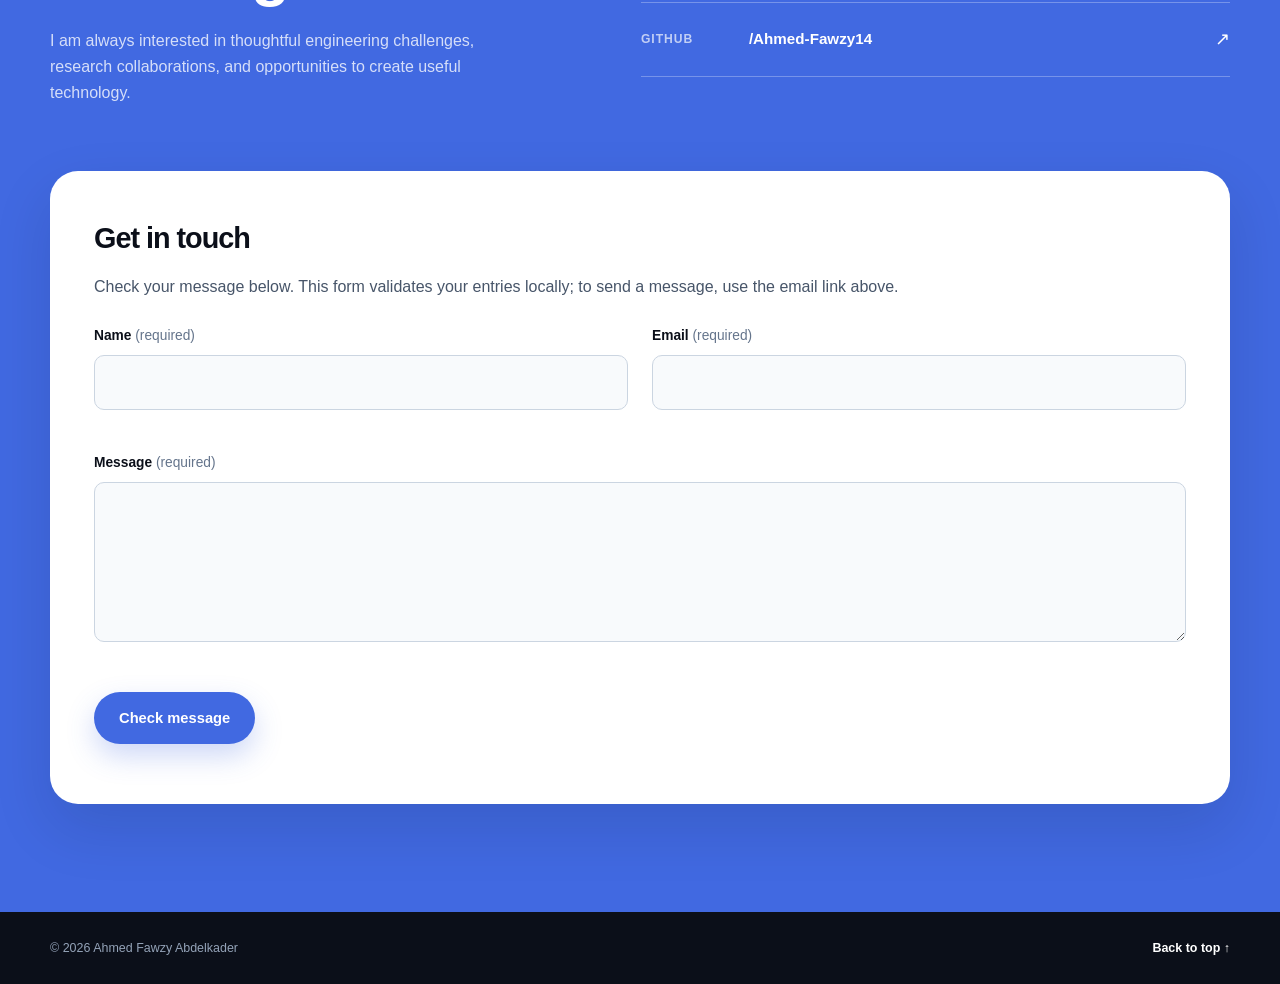
==== commit 4b6d49e2: "Add all six interactive CV features for Assignment 2" ====
--- a/index.html
+++ b/index.html
@@ -10,6 +10,7 @@
     <meta name="theme-color" content="#4169e1">
     <title>Ahmed Fawzy Abdelkader | Computer Engineering &amp; AI</title>
     <link rel="stylesheet" href="styles.css">
+    <script src="script.js" defer></script>
   </head>
 
   <body>
@@ -22,15 +23,18 @@
           <span class="wordmark-name">Ahmed Fawzy</span>
         </a>
 
-        <nav class="site-nav" aria-label="Primary navigation">
-          <a href="#about">About</a>
-          <a href="#education">Education</a>
-          <a href="#experience">Experience</a>
-          <a href="#activities">Activities</a>
-          <a href="#projects">Projects</a>
-          <a href="#skills">Skills</a>
-          <a class="nav-cta" href="#contact">Contact</a>
-        </nav>
+        <div class="nav-controls">
+          <button class="theme-toggle" id="theme-toggle" type="button" aria-pressed="false" hidden>Dark mode</button>
+          <nav class="site-nav" aria-label="Primary navigation">
+            <a href="#about">About</a>
+            <a href="#education">Education</a>
+            <a href="#experience">Experience</a>
+            <a href="#activities">Activities</a>
+            <a href="#projects">Projects</a>
+            <a href="#skills">Skills</a>
+            <a class="nav-cta" href="#contact">Contact</a>
+          </nav>
+        </div>
       </div>
     </header>
 
@@ -38,6 +42,10 @@
       <section class="hero" id="top" aria-labelledby="hero-title">
         <div class="container hero-grid">
           <div class="hero-copy">
+            <div class="welcome-banner" id="welcome-banner" hidden>
+              <p id="welcome-message" role="status"></p>
+              <button type="button" id="dismiss-welcome" aria-label="Dismiss welcome message">&times;</button>
+            </div>
             <p class="eyebrow">Computer Engineering · Artificial Intelligence</p>
             <h1 id="hero-title">Ahmed Fawzy<br>Abdelkader</h1>
             <p class="hero-title">AI, software, and cloud engineering student</p>
@@ -305,11 +313,15 @@
               <div>
                 <p class="item-label">Thesis · TinyML · IoT Security</p>
                 <h3>TinyML-Based Intrusion Detection</h3>
-                <p>
+                <p>An intrusion-detection research project for resource-constrained IoT devices.</p>
+                <button class="detail-toggle" type="button" aria-expanded="true" aria-controls="project-details-1" data-label="project details" hidden>Hide project details</button>
+                <div class="project-details" id="project-details-1">
+                  <p>
                   Developing an anomaly-detection pipeline for resource-constrained IoT
                   microcontrollers and evaluating DSAEs, CNNs, RNNs, and classical models on
                   large-scale industrial network-flow data.
                 </p>
+                </div>
               </div>
               <div class="project-footer">
                 <ul class="tag-list">
@@ -330,10 +342,14 @@
               <div>
                 <p class="item-label">Computer Vision</p>
                 <h3>YOLO-Inspired Updates to RT-DETRv2</h3>
-                <p>
+                <p>Exploring object-detection improvements and model efficiency.</p>
+                <button class="detail-toggle" type="button" aria-expanded="true" aria-controls="project-details-2" data-label="project details" hidden>Hide project details</button>
+                <div class="project-details" id="project-details-2">
+                  <p>
                   Applied HyperACE/FullPAD enhancements and knowledge distillation, then
                   benchmarked the model on MS COCO 2017 across accuracy and performance metrics.
                 </p>
+                </div>
               </div>
               <div class="project-footer">
                 <ul class="tag-list">
@@ -352,10 +368,14 @@
               <div>
                 <p class="item-label">Systems Engineering</p>
                 <h3>Linux Process Manager</h3>
-                <p>
+                <p>A Linux tool for inspecting processes and monitoring system resources.</p>
+                <button class="detail-toggle" type="button" aria-expanded="true" aria-controls="project-details-3" data-label="project details" hidden>Hide project details</button>
+                <div class="project-details" id="project-details-3">
+                  <p>
                   Built a Linux process tool with command-line and desktop interfaces for
                   inspection, process control, and real-time CPU and memory monitoring.
                 </p>
+                </div>
               </div>
               <div class="project-footer">
                 <ul class="tag-list">
@@ -380,10 +400,14 @@
               <div>
                 <p class="item-label">Full-Stack Development</p>
                 <h3>DigiMed</h3>
-                <p>
+                <p>A full-stack platform for patient information and appointments.</p>
+                <button class="detail-toggle" type="button" aria-expanded="true" aria-controls="project-details-4" data-label="project details" hidden>Hide project details</button>
+                <div class="project-details" id="project-details-4">
+                  <p>
                   Created a medical platform for patient profiles, appointment management,
                   and medical records using a modern full-stack architecture.
                 </p>
+                </div>
               </div>
               <div class="project-footer">
                 <ul class="tag-list">
@@ -409,11 +433,15 @@
               <div>
                 <p class="item-label">AI Product Development</p>
                 <h3>Text-to-3D Platform</h3>
-                <p>
+                <p>A collaborative platform for generating images and 3D assets.</p>
+                <button class="detail-toggle" type="button" aria-expanded="true" aria-controls="project-details-5" data-label="project details" hidden>Hide project details</button>
+                <div class="project-details" id="project-details-5">
+                  <p>
                   Led a five-member AI team to deliver a web application for image generation
                   and 3D asset creation, supported by MERN APIs, automated pipelines, cloud
                   storage, and containerized services.
                 </p>
+                </div>
               </div>
               <div class="project-footer">
                 <ul class="tag-list">
@@ -440,11 +468,13 @@
           <div class="section-heading skills-heading">
             <p class="section-number">06 / Skills</p>
             <h2 id="skills-title">A versatile technical toolkit</h2>
+            <button class="section-toggle" type="button" aria-expanded="true" aria-controls="skills-content" data-label="skills" hidden>Hide skills</button>
             <p class="section-note">
               Comfortable moving from model development to product interfaces and production infrastructure.
             </p>
           </div>
 
+          <div class="skills-content" id="skills-content">
           <div class="skills-grid">
             <article class="skill-group">
               <span class="skill-number">01</span>
@@ -469,6 +499,20 @@
               <h3>DevOps &amp; Cloud</h3>
               <p>Docker · Kubernetes · AWS · Terraform · Jenkins · Prometheus · Grafana</p>
             </article>
+          </div>
+          <div class="skill-playground" hidden>
+            <h3 id="skill-demo-title">Try the skills list</h3>
+            <p id="skill-help">Add a skill to this demo list. Your additions stay here for this visit.</p>
+            <form id="skill-form" novalidate>
+              <label for="new-skill">New skill</label>
+              <div class="skill-input-row">
+                <input id="new-skill" name="skill" type="text" maxlength="60" aria-describedby="skill-help skill-feedback" placeholder="e.g. TypeScript">
+                <button class="button button-primary" type="submit">Add skill</button>
+              </div>
+            </form>
+            <p class="form-feedback" id="skill-feedback" role="status"></p>
+            <ul class="tag-list added-skills" id="added-skills"></ul>
+          </div>
           </div>
         </div>
       </section>
@@ -479,10 +523,11 @@
             <div>
               <p class="section-number">07 / Achievements</p>
               <h2 id="achievements-title">Milestones &amp; recognition</h2>
-            </div>
-          </div>
-
-          <div class="achievement-grid">
+              <button class="section-toggle" type="button" aria-expanded="true" aria-controls="achievements-content" data-label="achievements" hidden>Hide achievements</button>
+            </div>
+          </div>
+
+          <div class="achievement-grid" id="achievements-content">
             <article class="achievement-card">
               <span class="achievement-year">Academic Award</span>
               <h3>AP Scholar</h3>
@@ -536,6 +581,31 @@
             </a>
           </address>
         </div>
+        <div class="container">
+          <form class="contact-form" id="contact-form" novalidate hidden>
+            <h3>Get in touch</h3>
+            <p id="contact-help">Check your message below. This form validates your entries locally; to send a message, use the email link above.</p>
+            <div class="form-fields">
+              <div class="form-field">
+                <label for="contact-name">Name <span>(required)</span></label>
+                <input id="contact-name" name="name" type="text" autocomplete="name" maxlength="100" required aria-describedby="name-error">
+                <p class="field-error" id="name-error"></p>
+              </div>
+              <div class="form-field">
+                <label for="contact-email">Email <span>(required)</span></label>
+                <input id="contact-email" name="email" type="email" autocomplete="email" maxlength="254" required aria-describedby="email-error">
+                <p class="field-error" id="email-error"></p>
+              </div>
+              <div class="form-field form-field-wide">
+                <label for="contact-message">Message <span>(required)</span></label>
+                <textarea id="contact-message" name="message" rows="5" maxlength="3000" required aria-describedby="message-error contact-help"></textarea>
+                <p class="field-error" id="message-error"></p>
+              </div>
+            </div>
+            <button class="button button-primary" type="submit">Check message</button>
+            <p class="form-feedback" id="contact-feedback" role="status"></p>
+          </form>
+        </div>
       </section>
     </main>
 
--- a/styles.css
+++ b/styles.css
@@ -1313,3 +1313,171 @@
     box-shadow: none;
   }
 }
+
+/* ---------- Assignment 2: interactive controls ---------- */
+[hidden] { display: none !important; }
+
+button, input, textarea { font: inherit; }
+button { cursor: pointer; }
+input, textarea { min-width: 0; }
+section[id] { scroll-margin-top: 100px; }
+
+.nav-controls { display: flex; align-items: center; gap: 22px; }
+.site-nav { gap: 20px; }
+.theme-toggle, .section-toggle, .detail-toggle {
+  min-height: 44px;
+  padding: 9px 16px;
+  color: var(--ink);
+  background: var(--grey-100);
+  border: 1px solid var(--grey-300);
+  border-radius: 999px;
+  font-size: 0.8rem;
+  font-weight: 750;
+}
+.theme-toggle { white-space: nowrap; }
+.section-toggle { margin-top: 24px; }
+.detail-toggle { margin: 8px 0 0; }
+.theme-toggle:hover, .section-toggle:hover, .detail-toggle:hover {
+  border-color: var(--royal-blue);
+}
+.project-card-featured .detail-toggle {
+  color: var(--white);
+  background: rgba(255, 255, 255, 0.12);
+  border-color: rgba(255, 255, 255, 0.55);
+}
+.project-details { margin-top: 20px; padding-top: 20px; border-top: 1px solid var(--grey-200); }
+.project-card-featured .project-details { border-color: rgba(255, 255, 255, 0.3); }
+.welcome-banner {
+  display: flex;
+  align-items: center;
+  justify-content: space-between;
+  gap: 16px;
+  margin-bottom: 26px;
+  padding: 12px 16px;
+  color: var(--grey-700);
+  background: var(--grey-50);
+  border: 1px solid var(--grey-200);
+  border-left: 3px solid var(--royal-blue);
+  border-radius: 12px;
+  font-size: 0.85rem;
+}
+.welcome-banner p { margin: 0; }
+.welcome-banner button {
+  flex-shrink: 0;
+  width: 44px;
+  height: 44px;
+  color: var(--ink);
+  background: transparent;
+  border: 0;
+  border-radius: 8px;
+  font-size: 1.5rem;
+}
+.skills-content { min-width: 0; }
+.skill-playground {
+  margin-top: 32px;
+  padding: 28px;
+  background: var(--grey-50);
+  border: 1px solid var(--grey-200);
+  border-radius: var(--radius-medium);
+}
+.skill-playground h3 { margin-bottom: 8px; }
+.skill-playground > p { color: var(--grey-700); font-size: 0.9rem; }
+.skill-input-row { display: flex; gap: 12px; }
+.skill-input-row input { flex: 1; width: 100%; }
+.skill-input-row .button { flex-shrink: 0; }
+.added-skills { margin-top: 18px; }
+.added-skills:empty { display: none; }
+.contact-form {
+  margin-top: 64px;
+  padding: clamp(24px, 4vw, 44px);
+  color: var(--ink);
+  background: var(--white);
+  border-radius: var(--radius-large);
+  box-shadow: var(--shadow-soft);
+}
+.contact-form h3 { margin-bottom: 12px; font-size: 1.8rem; letter-spacing: -0.035em; }
+.contact-section .contact-form p:not(.section-number) { max-width: none; color: var(--grey-700); }
+.form-fields { display: grid; grid-template-columns: repeat(2, minmax(0, 1fr)); gap: 16px 24px; margin: 24px 0; }
+.form-field-wide { grid-column: 1 / -1; }
+label { display: block; margin-bottom: 8px; font-size: 0.86rem; font-weight: 750; }
+label span { color: var(--grey-600); font-weight: 400; }
+input, textarea {
+  display: block;
+  width: 100%;
+  padding: 13px 16px;
+  color: var(--ink);
+  background: var(--grey-50);
+  border: 1px solid var(--grey-300);
+  border-radius: 10px;
+}
+input::placeholder { color: var(--grey-600); }
+textarea { resize: vertical; }
+input[aria-invalid="true"], textarea[aria-invalid="true"] { border: 2px solid #b42318; }
+.field-error { min-height: 1.5em; margin: 6px 0 0; font-size: 0.82rem; }
+.contact-section .contact-form p.field-error:not(.section-number),
+.contact-section .contact-form p.is-error:not(.section-number),
+.skill-playground .is-error { color: #b42318; }
+.form-feedback { margin: 16px 0 0; font-size: 0.9rem; overflow-wrap: anywhere; }
+.contact-section .contact-form #contact-feedback:not(.is-error) { color: #166534; }
+
+/* Keep fixed white lettering on the blue and dark sections in both themes. */
+html[data-theme="dark"] {
+  color-scheme: dark;
+  --ink: #e8eefc;
+  --grey-700: #bcc8dc;
+  --grey-600: #adbbd2;
+  --grey-400: #94a3b8;
+  --grey-300: #3c4a60;
+  --grey-200: #293950;
+  --grey-100: #182437;
+  --grey-50: #111c2d;
+  --shadow-soft: 0 24px 60px rgba(0, 0, 0, 0.3);
+}
+html[data-theme="dark"] body,
+html[data-theme="dark"] .hero { background-color: #0b1321; }
+html[data-theme="dark"] .site-header { background: rgba(11, 19, 33, 0.95); border-color: var(--grey-200); }
+html[data-theme="dark"] :is(.portrait-frame, .activity-card, .project-card:not(.project-card-featured), .achievement-card, .contact-form, .button-secondary) { background: #142035; }
+html[data-theme="dark"] :is(.section-dark, .site-footer) { background: #070e19; color: var(--white); }
+html[data-theme="dark"] .nav-cta { background: var(--royal-blue); }
+html[data-theme="dark"] :is(.eyebrow, .section-number:not(.section-number-light), .item-label, .skill-number, .achievement-year, .project-index, .repo-link) { color: #a6baff; }
+html[data-theme="dark"] .project-card-featured :is(.item-label, .project-index) { color: var(--white); }
+html[data-theme="dark"] .section-dark .section-note { color: var(--grey-700); }
+html[data-theme="dark"] .repo-link:hover { color: var(--white); }
+html[data-theme="dark"] :is(.field-error, .form-feedback).is-error,
+html[data-theme="dark"] .contact-section .contact-form p.field-error:not(.section-number),
+html[data-theme="dark"] .contact-section .contact-form p.is-error:not(.section-number) { color: #ffb4ac; }
+html[data-theme="dark"] .contact-section .contact-form #contact-feedback:not(.is-error) { color: #9ce2af; }
+
+@media (max-width: 1180px) {
+  .site-nav { gap: 12px; }
+  .nav-controls { gap: 14px; }
+  .nav-wrap { gap: 16px; }
+}
+@media (max-width: 600px) {
+  .skill-input-row { flex-direction: column; }
+  .skill-input-row .button { width: 100%; }
+  .form-fields { grid-template-columns: 1fr; }
+  .skill-playground { padding: 22px; }
+  .theme-toggle { padding: 9px 12px; }
+}
+@media print {
+  html[data-theme] {
+    --ink: #0b0f19;
+    --grey-700: #475569;
+    --grey-600: #64748b;
+    --grey-300: #cbd5e1;
+    --grey-200: #e2e8f0;
+    --grey-100: #f1f5f9;
+    --grey-50: #f8fafc;
+    color-scheme: light;
+  }
+  .welcome-banner, .section-toggle, .detail-toggle, .skill-playground, .contact-form { display: none !important; }
+  #skills-content[hidden], #achievements-content[hidden], .project-details[hidden] { display: block !important; }
+  #achievements-content { display: grid !important; }
+  html[data-theme] :is(body, .hero, .section, .contact-section, .project-card, .achievement-card, .activity-card, .portrait-frame) {
+    color: #0b0f19;
+    background: #fff;
+    box-shadow: none;
+  }
+  html[data-theme] :is(.project-card p, .project-card .item-label, .section-number, .repo-link, .item-label, .project-date, .tag-list li, .contact-links strong, .contact-links span, .timeline-content p, .timeline-content ul, .company, .section-note, .contact-section p:not(.section-number)) { color: #475569; }
+}
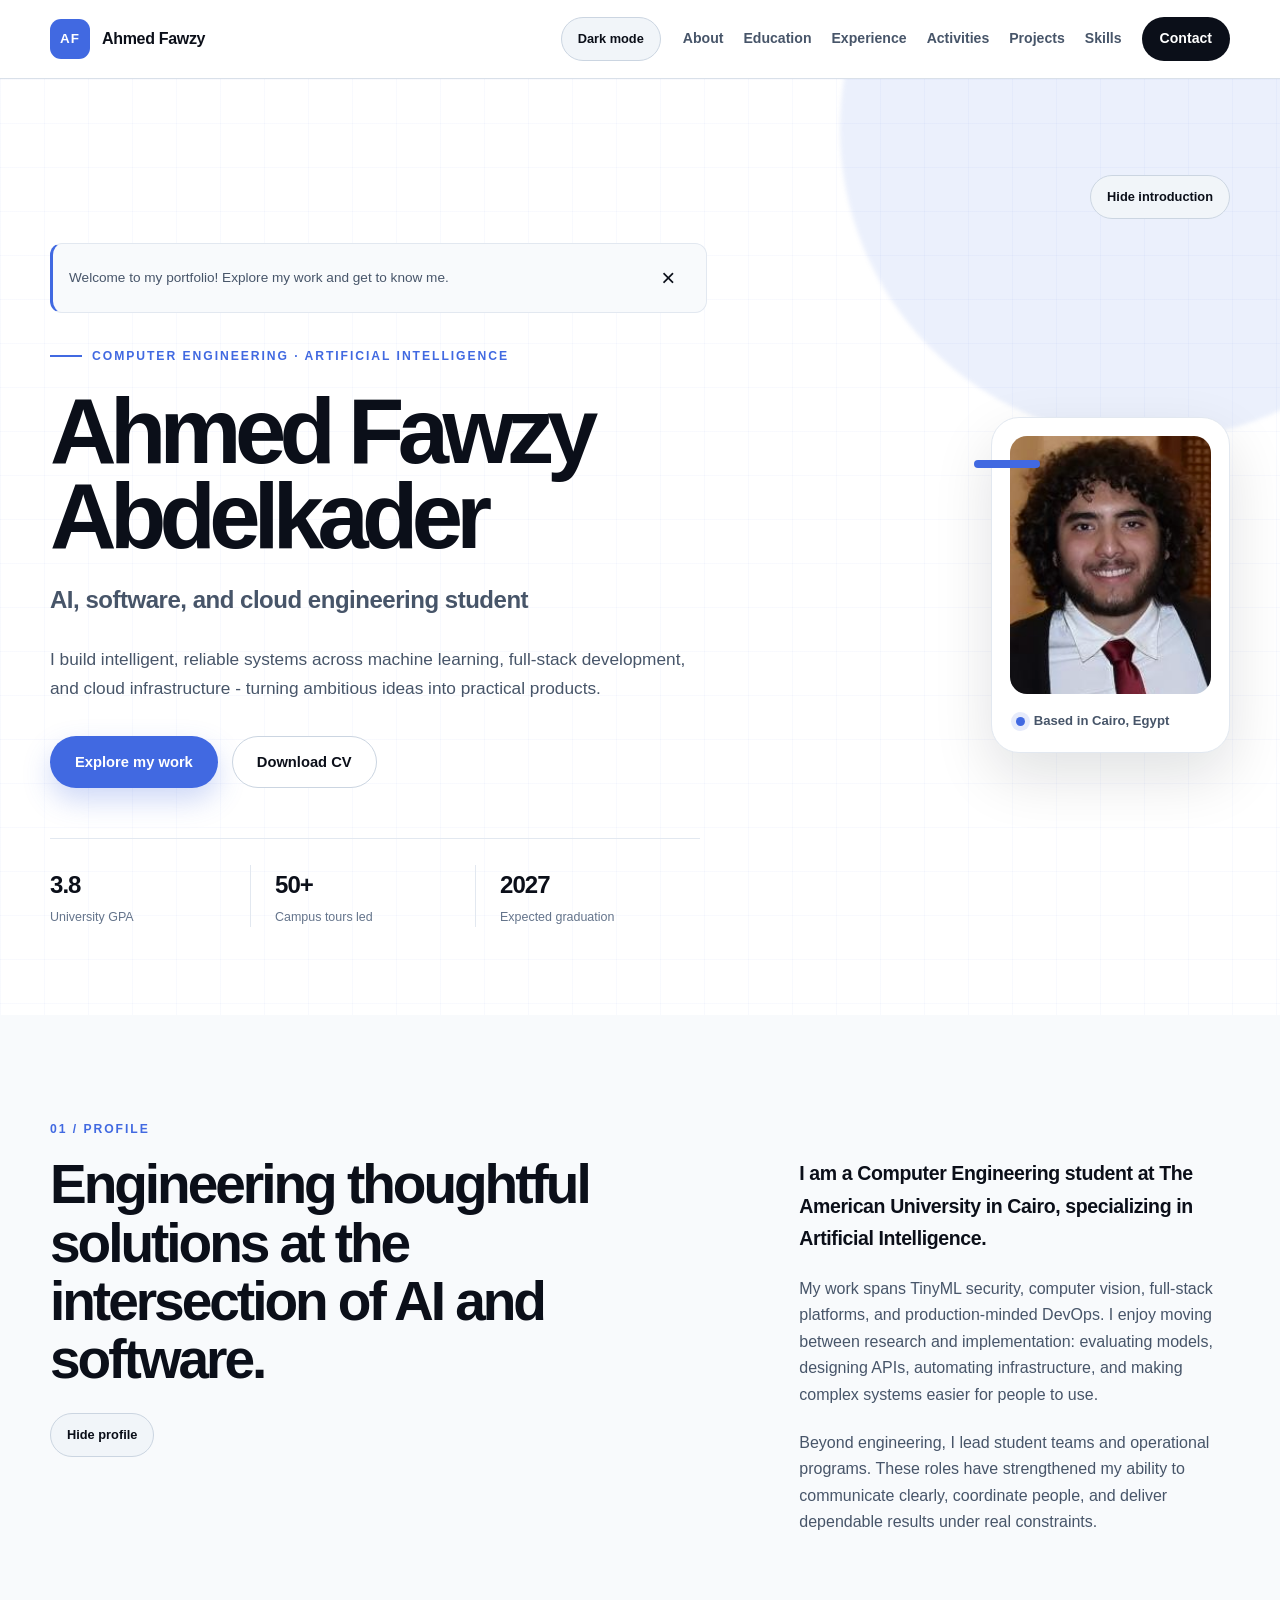
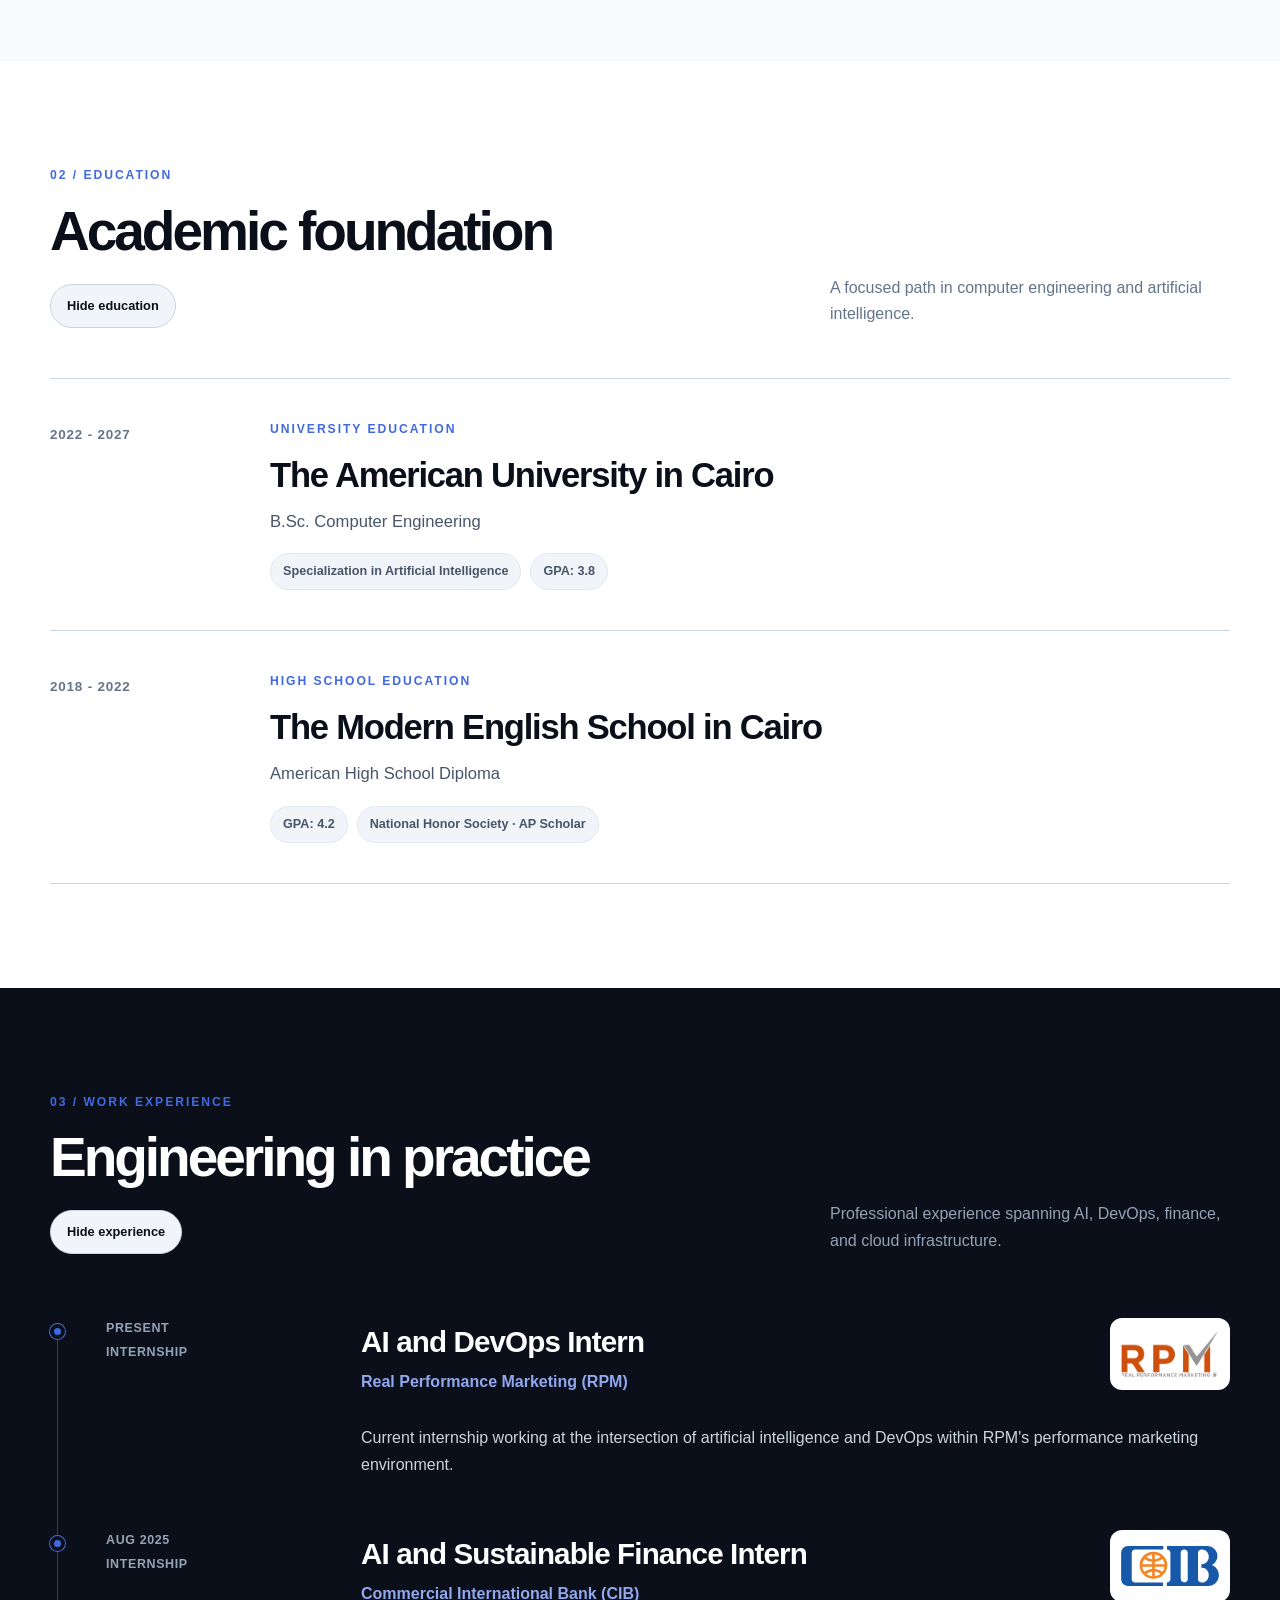
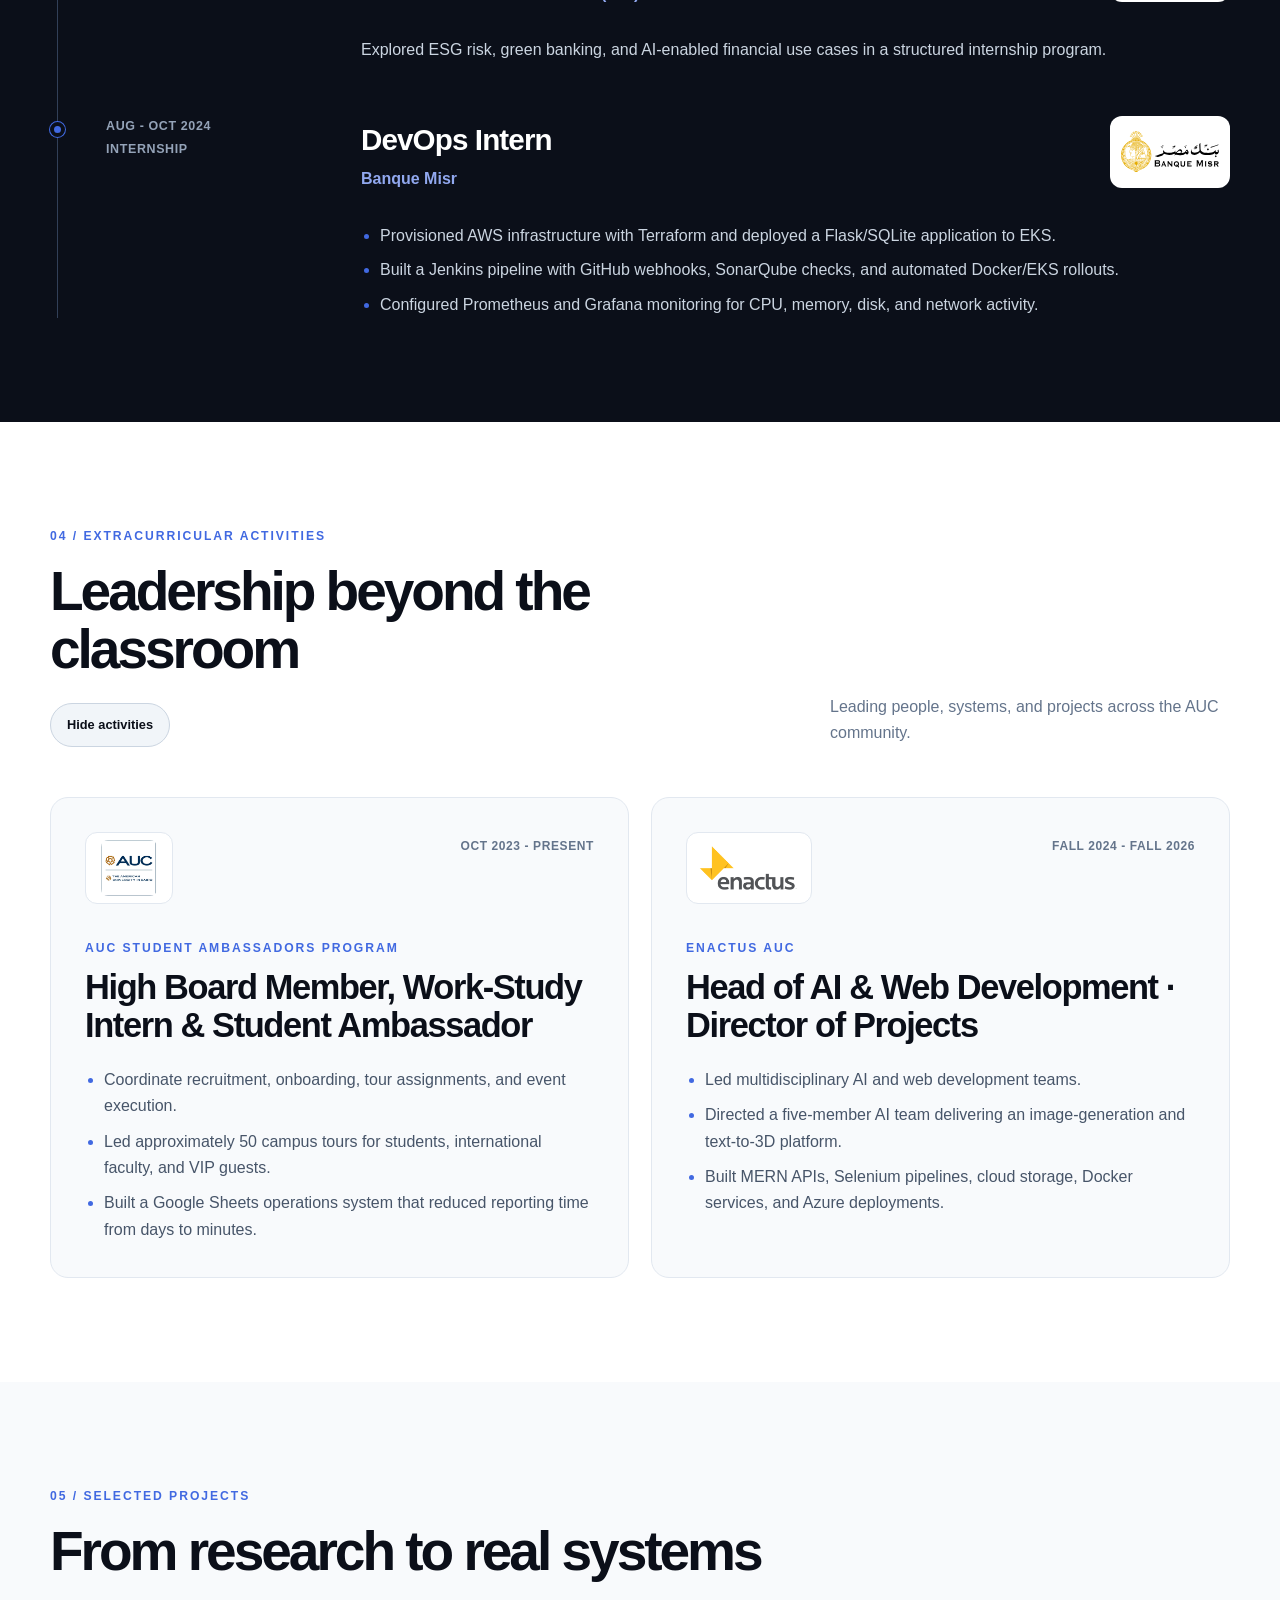
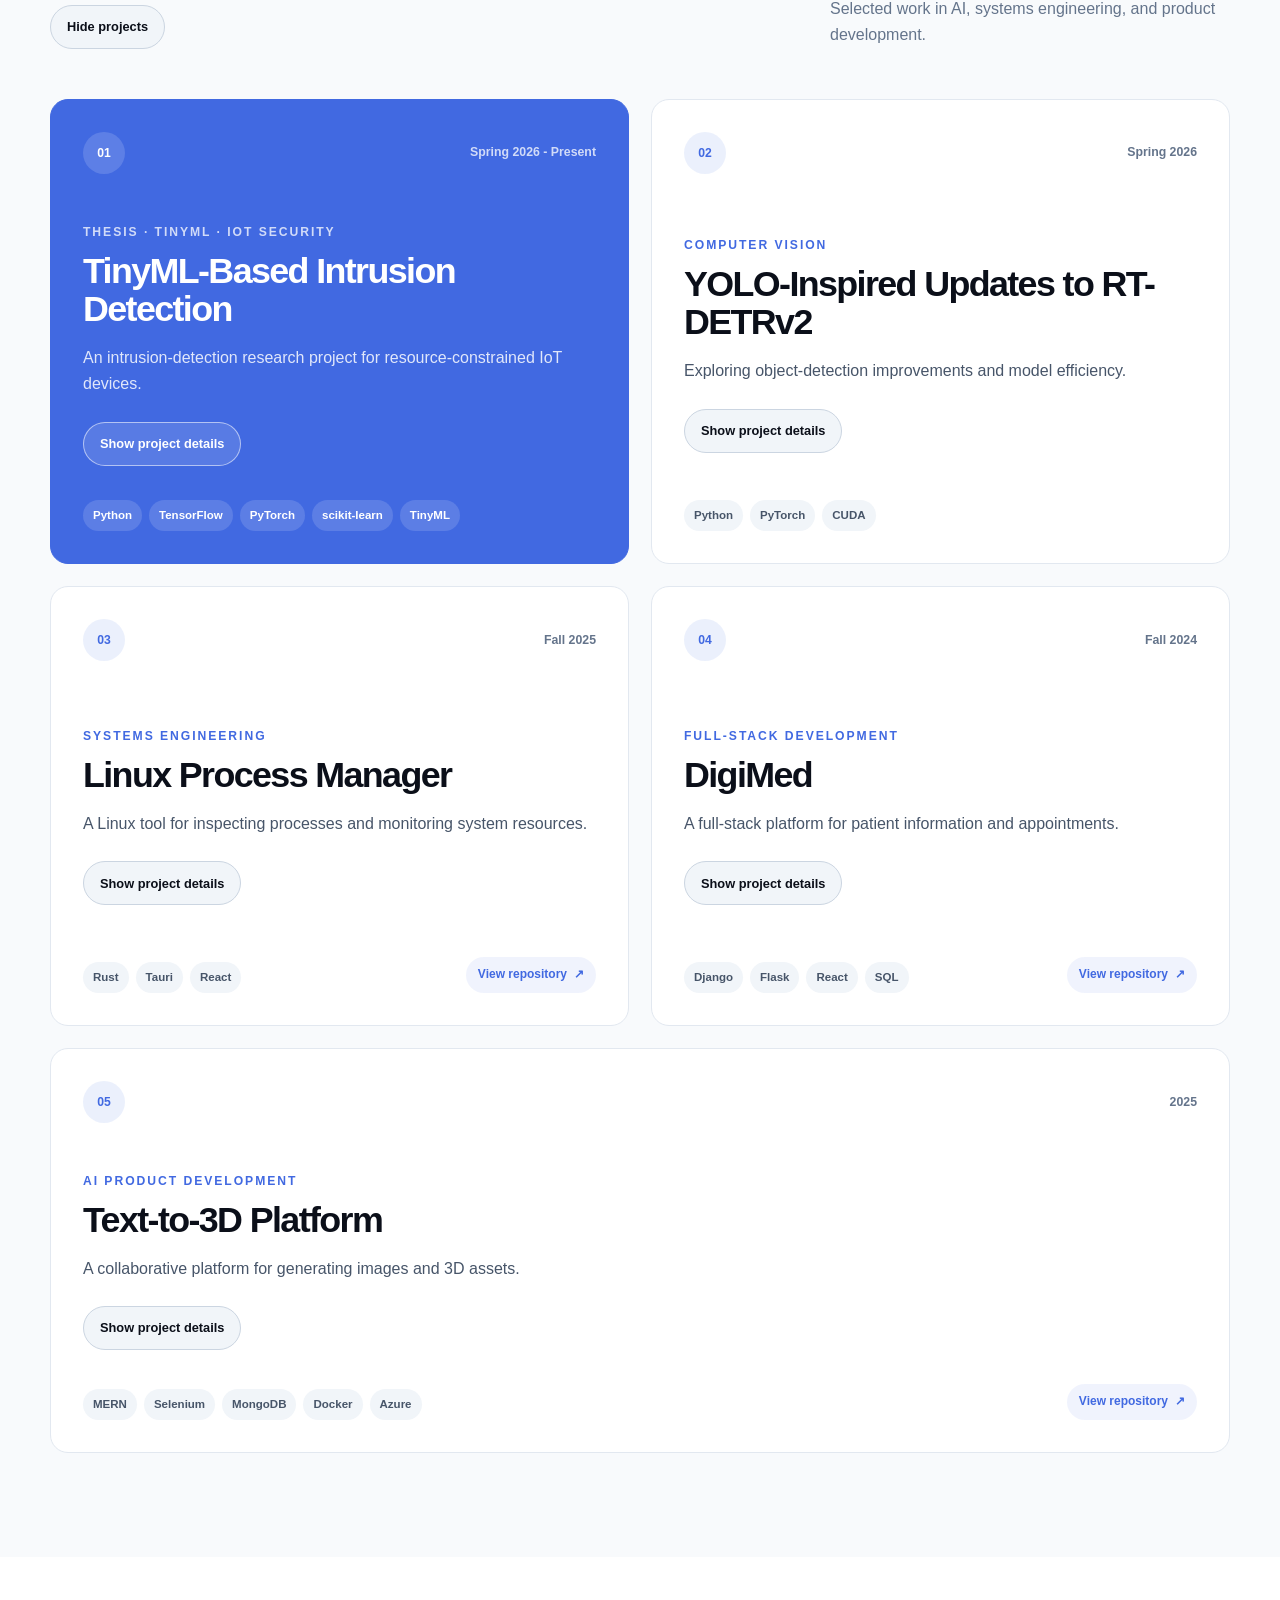
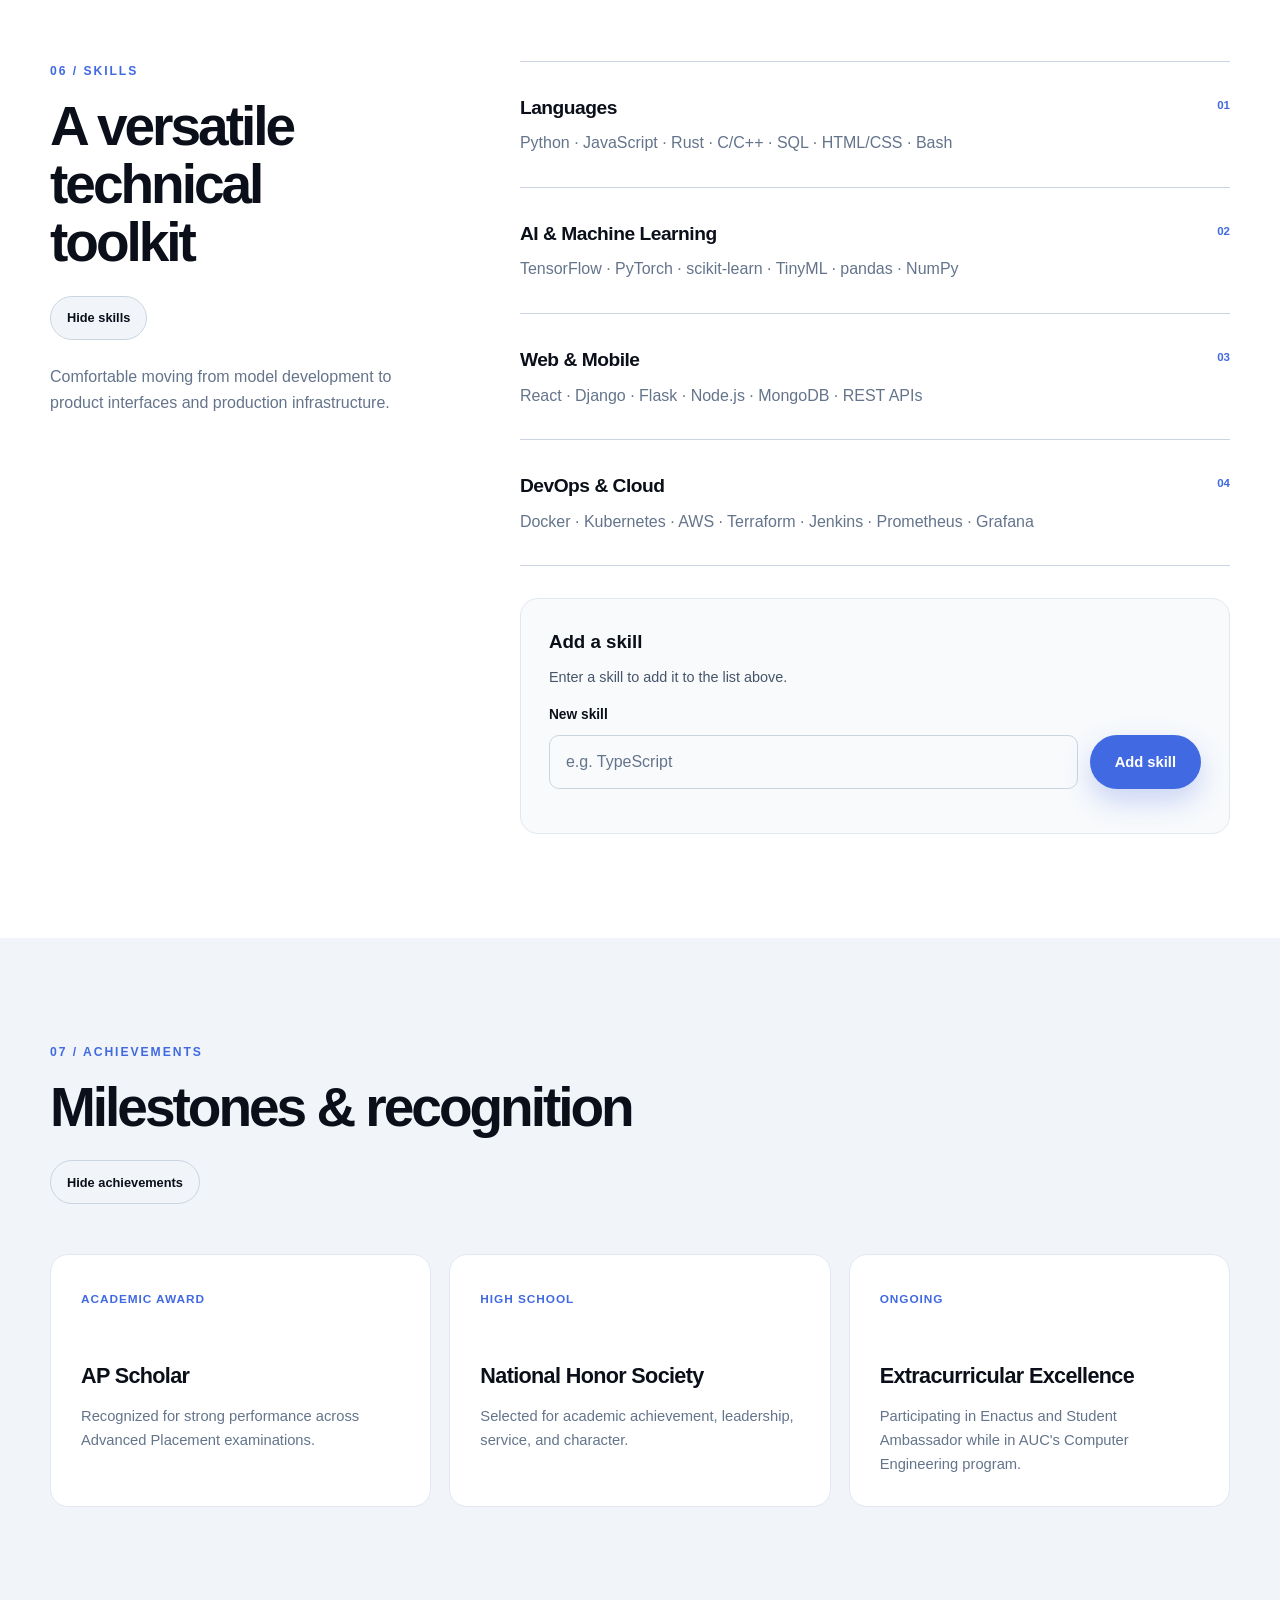
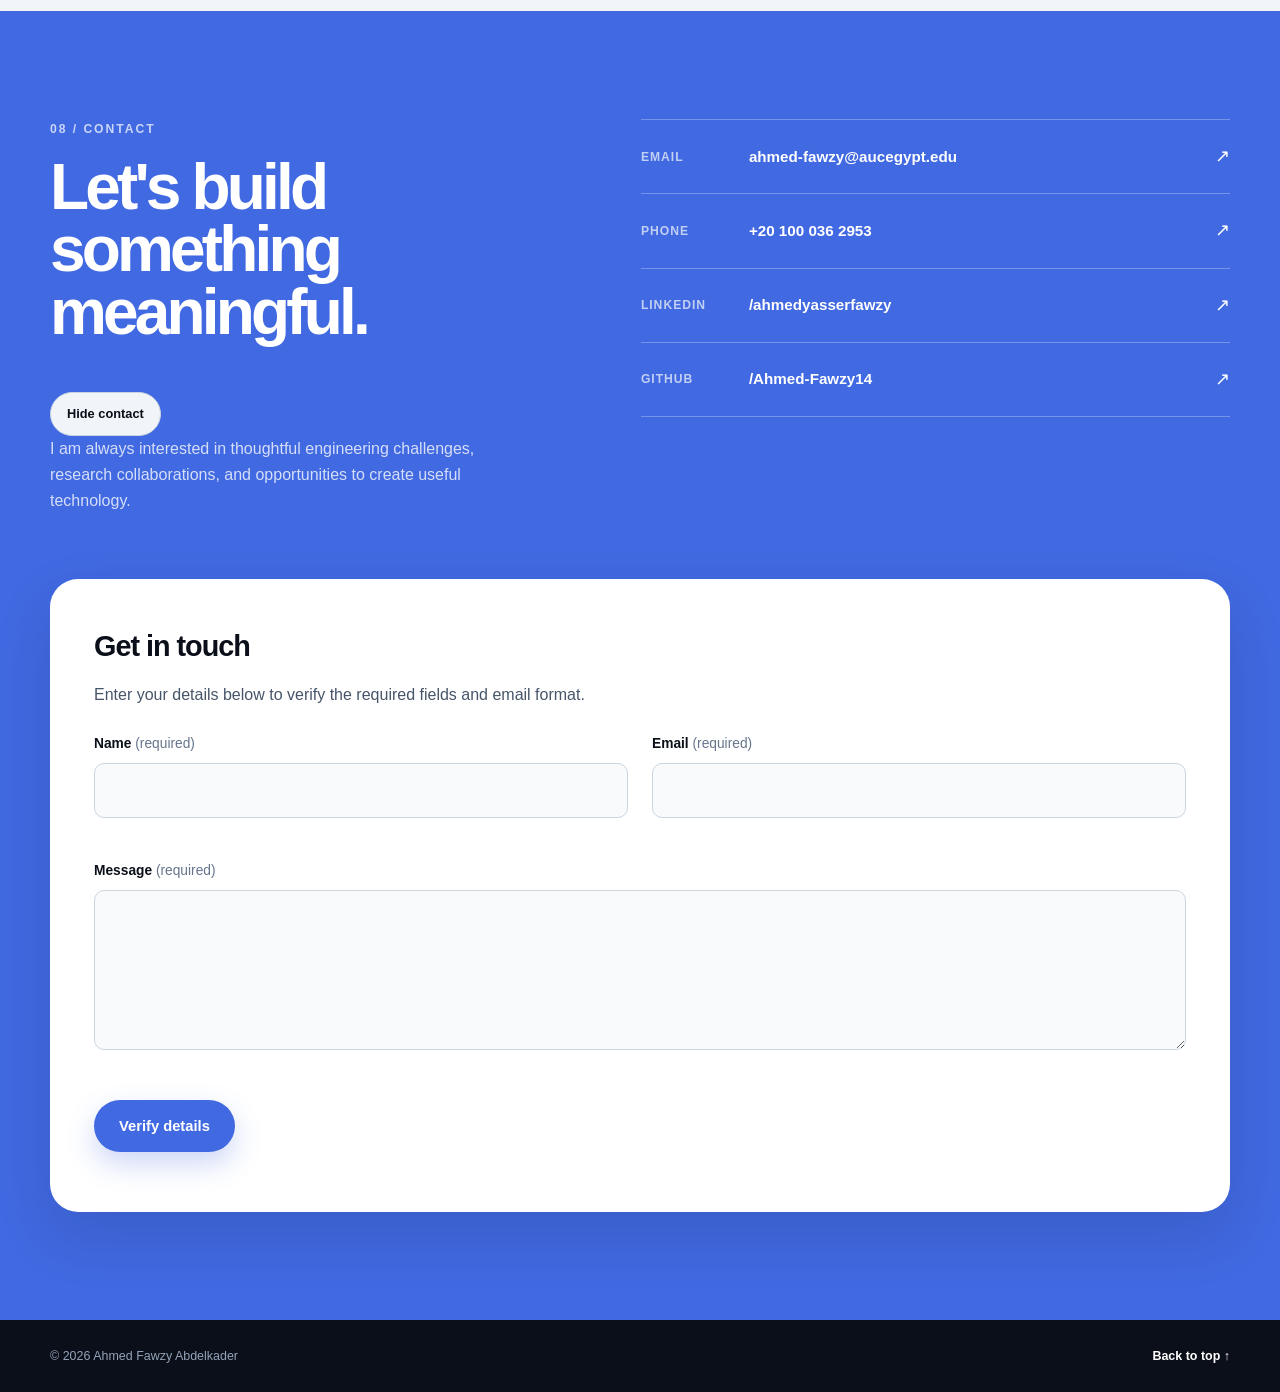
==== commit dfb5561c: "Make every CV section collapsible and refine skill and form feedback" ====
--- a/index.html
+++ b/index.html
@@ -40,7 +40,10 @@
 
     <main id="main-content">
       <section class="hero" id="top" aria-labelledby="hero-title">
-        <div class="container hero-grid">
+        <div class="container intro-controls">
+          <button class="section-toggle" type="button" aria-expanded="true" aria-controls="introduction-content" data-label="introduction" hidden>Hide introduction</button>
+        </div>
+        <div class="container hero-grid" id="introduction-content" data-collapsible-panel>
           <div class="hero-copy">
             <div class="welcome-banner" id="welcome-banner" hidden>
               <p id="welcome-message" role="status"></p>
@@ -101,9 +104,10 @@
           <div class="section-heading">
             <p class="section-number">01 / Profile</p>
             <h2 id="about-title">Engineering thoughtful solutions at the intersection of AI and software.</h2>
-          </div>
-
-          <div class="about-copy">
+            <button class="section-toggle" type="button" aria-expanded="true" aria-controls="profile-content" data-label="profile" hidden>Hide profile</button>
+          </div>
+
+          <div class="about-copy" id="profile-content" data-collapsible-panel>
             <p class="lead">
               I am a Computer Engineering student at The American University in Cairo,
               specializing in Artificial Intelligence.
@@ -129,11 +133,12 @@
             <div>
               <p class="section-number">02 / Education</p>
               <h2 id="education-title">Academic foundation</h2>
+              <button class="section-toggle" type="button" aria-expanded="true" aria-controls="education-content" data-label="education" hidden>Hide education</button>
             </div>
             <p class="section-note">A focused path in computer engineering and artificial intelligence.</p>
           </div>
 
-          <div class="education-list">
+          <div class="education-list" id="education-content" data-collapsible-panel>
             <article class="education-item">
               <div class="education-year">2022 - 2027</div>
               <div>
@@ -169,11 +174,12 @@
             <div>
               <p class="section-number">03 / Work Experience</p>
               <h2 id="experience-title">Engineering in practice</h2>
+              <button class="section-toggle" type="button" aria-expanded="true" aria-controls="experience-content" data-label="experience" hidden>Hide experience</button>
             </div>
             <p class="section-note">Professional experience spanning AI, DevOps, finance, and cloud infrastructure.</p>
           </div>
 
-          <div class="timeline">
+          <div class="timeline" id="experience-content" data-collapsible-panel>
             <article class="timeline-item">
               <div class="timeline-marker" aria-hidden="true"></div>
               <div class="timeline-meta">
@@ -254,11 +260,12 @@
             <div>
               <p class="section-number">04 / Extracurricular Activities</p>
               <h2 id="activities-title">Leadership beyond the classroom</h2>
+              <button class="section-toggle" type="button" aria-expanded="true" aria-controls="activities-content" data-label="activities" hidden>Hide activities</button>
             </div>
             <p class="section-note">Leading people, systems, and projects across the AUC community.</p>
           </div>
 
-          <div class="activity-grid">
+          <div class="activity-grid" id="activities-content" data-collapsible-panel>
             <article class="activity-card">
               <div class="activity-topline">
                 <div class="activity-logo">
@@ -300,11 +307,12 @@
             <div>
               <p class="section-number">05 / Selected Projects</p>
               <h2 id="projects-title">From research to real systems</h2>
+              <button class="section-toggle" type="button" aria-expanded="true" aria-controls="projects-content" data-label="projects" hidden>Hide projects</button>
             </div>
             <p class="section-note">Selected work in AI, systems engineering, and product development.</p>
           </div>
 
-          <div class="project-grid">
+          <div class="project-grid" id="projects-content" data-collapsible-panel>
             <article class="project-card project-card-featured">
               <div class="project-topline">
                 <span class="project-index">01</span>
@@ -474,7 +482,7 @@
             </p>
           </div>
 
-          <div class="skills-content" id="skills-content">
+          <div class="skills-content" id="skills-content" data-collapsible-panel>
           <div class="skills-grid">
             <article class="skill-group">
               <span class="skill-number">01</span>
@@ -499,10 +507,15 @@
               <h3>DevOps &amp; Cloud</h3>
               <p>Docker · Kubernetes · AWS · Terraform · Jenkins · Prometheus · Grafana</p>
             </article>
+            <article class="skill-group" id="additional-skills" hidden>
+              <span class="skill-number">05</span>
+              <h3>Additional Skills</h3>
+              <p id="added-skills"></p>
+            </article>
           </div>
           <div class="skill-playground" hidden>
-            <h3 id="skill-demo-title">Try the skills list</h3>
-            <p id="skill-help">Add a skill to this demo list. Your additions stay here for this visit.</p>
+            <h3>Add a skill</h3>
+            <p id="skill-help">Enter a skill to add it to the list above.</p>
             <form id="skill-form" novalidate>
               <label for="new-skill">New skill</label>
               <div class="skill-input-row">
@@ -511,7 +524,6 @@
               </div>
             </form>
             <p class="form-feedback" id="skill-feedback" role="status"></p>
-            <ul class="tag-list added-skills" id="added-skills"></ul>
           </div>
           </div>
         </div>
@@ -527,7 +539,7 @@
             </div>
           </div>
 
-          <div class="achievement-grid" id="achievements-content">
+          <div class="achievement-grid" id="achievements-content" data-collapsible-panel>
             <article class="achievement-card">
               <span class="achievement-year">Academic Award</span>
               <h3>AP Scholar</h3>
@@ -552,13 +564,14 @@
           <div>
             <p class="section-number section-number-light">08 / Contact</p>
             <h2 id="contact-title">Let's build something meaningful.</h2>
+            <button class="section-toggle" type="button" aria-expanded="true" aria-controls="contact-links contact-form-container" data-label="contact" hidden>Hide contact</button>
             <p>
               I am always interested in thoughtful engineering challenges, research
               collaborations, and opportunities to create useful technology.
             </p>
           </div>
 
-          <address class="contact-links">
+          <address class="contact-links" id="contact-links" data-collapsible-panel>
             <a href="mailto:ahmed-fawzy@aucegypt.edu">
               <span>Email</span>
               <strong>ahmed-fawzy@aucegypt.edu</strong>
@@ -581,10 +594,10 @@
             </a>
           </address>
         </div>
-        <div class="container">
+        <div class="container" id="contact-form-container" data-collapsible-panel>
           <form class="contact-form" id="contact-form" novalidate hidden>
             <h3>Get in touch</h3>
-            <p id="contact-help">Check your message below. This form validates your entries locally; to send a message, use the email link above.</p>
+            <p id="contact-help">Enter your details below to verify the required fields and email format.</p>
             <div class="form-fields">
               <div class="form-field">
                 <label for="contact-name">Name <span>(required)</span></label>
@@ -602,7 +615,7 @@
                 <p class="field-error" id="message-error"></p>
               </div>
             </div>
-            <button class="button button-primary" type="submit">Check message</button>
+            <button class="button button-primary" type="submit">Verify details</button>
             <p class="form-feedback" id="contact-feedback" role="status"></p>
           </form>
         </div>
--- a/styles.css
+++ b/styles.css
@@ -1336,6 +1336,13 @@
 }
 .theme-toggle { white-space: nowrap; }
 .section-toggle { margin-top: 24px; }
+.intro-controls { position: relative; z-index: 1; display: flex; justify-content: flex-end; margin-bottom: 24px; }
+.intro-controls .section-toggle { margin-top: 0; }
+.section.is-collapsed { padding: 48px 0; }
+.section.is-collapsed .section-heading { margin-bottom: 0; }
+.hero.is-collapsed { padding: 24px 0; }
+.hero.is-collapsed .intro-controls { margin-bottom: 0; }
+.contact-section.is-collapsed { padding: 48px 0; }
 .detail-toggle { margin: 8px 0 0; }
 .theme-toggle:hover, .section-toggle:hover, .detail-toggle:hover {
   border-color: var(--royal-blue);
@@ -1385,8 +1392,7 @@
 .skill-input-row { display: flex; gap: 12px; }
 .skill-input-row input { flex: 1; width: 100%; }
 .skill-input-row .button { flex-shrink: 0; }
-.added-skills { margin-top: 18px; }
-.added-skills:empty { display: none; }
+.skill-group p { overflow-wrap: anywhere; }
 .contact-form {
   margin-top: 64px;
   padding: clamp(24px, 4vw, 44px);
@@ -1471,7 +1477,9 @@
     --grey-50: #f8fafc;
     color-scheme: light;
   }
-  .welcome-banner, .section-toggle, .detail-toggle, .skill-playground, .contact-form { display: none !important; }
+  .welcome-banner, .intro-controls, .section-toggle, .detail-toggle, .skill-playground, .contact-form { display: none !important; }
+  [data-collapsible-panel][hidden] { display: block !important; }
+  :is(.hero-grid, .activity-grid, .project-grid, .achievement-grid, .contact-links)[data-collapsible-panel][hidden] { display: grid !important; }
   #skills-content[hidden], #achievements-content[hidden], .project-details[hidden] { display: block !important; }
   #achievements-content { display: grid !important; }
   html[data-theme] :is(body, .hero, .section, .contact-section, .project-card, .achievement-card, .activity-card, .portrait-frame) {
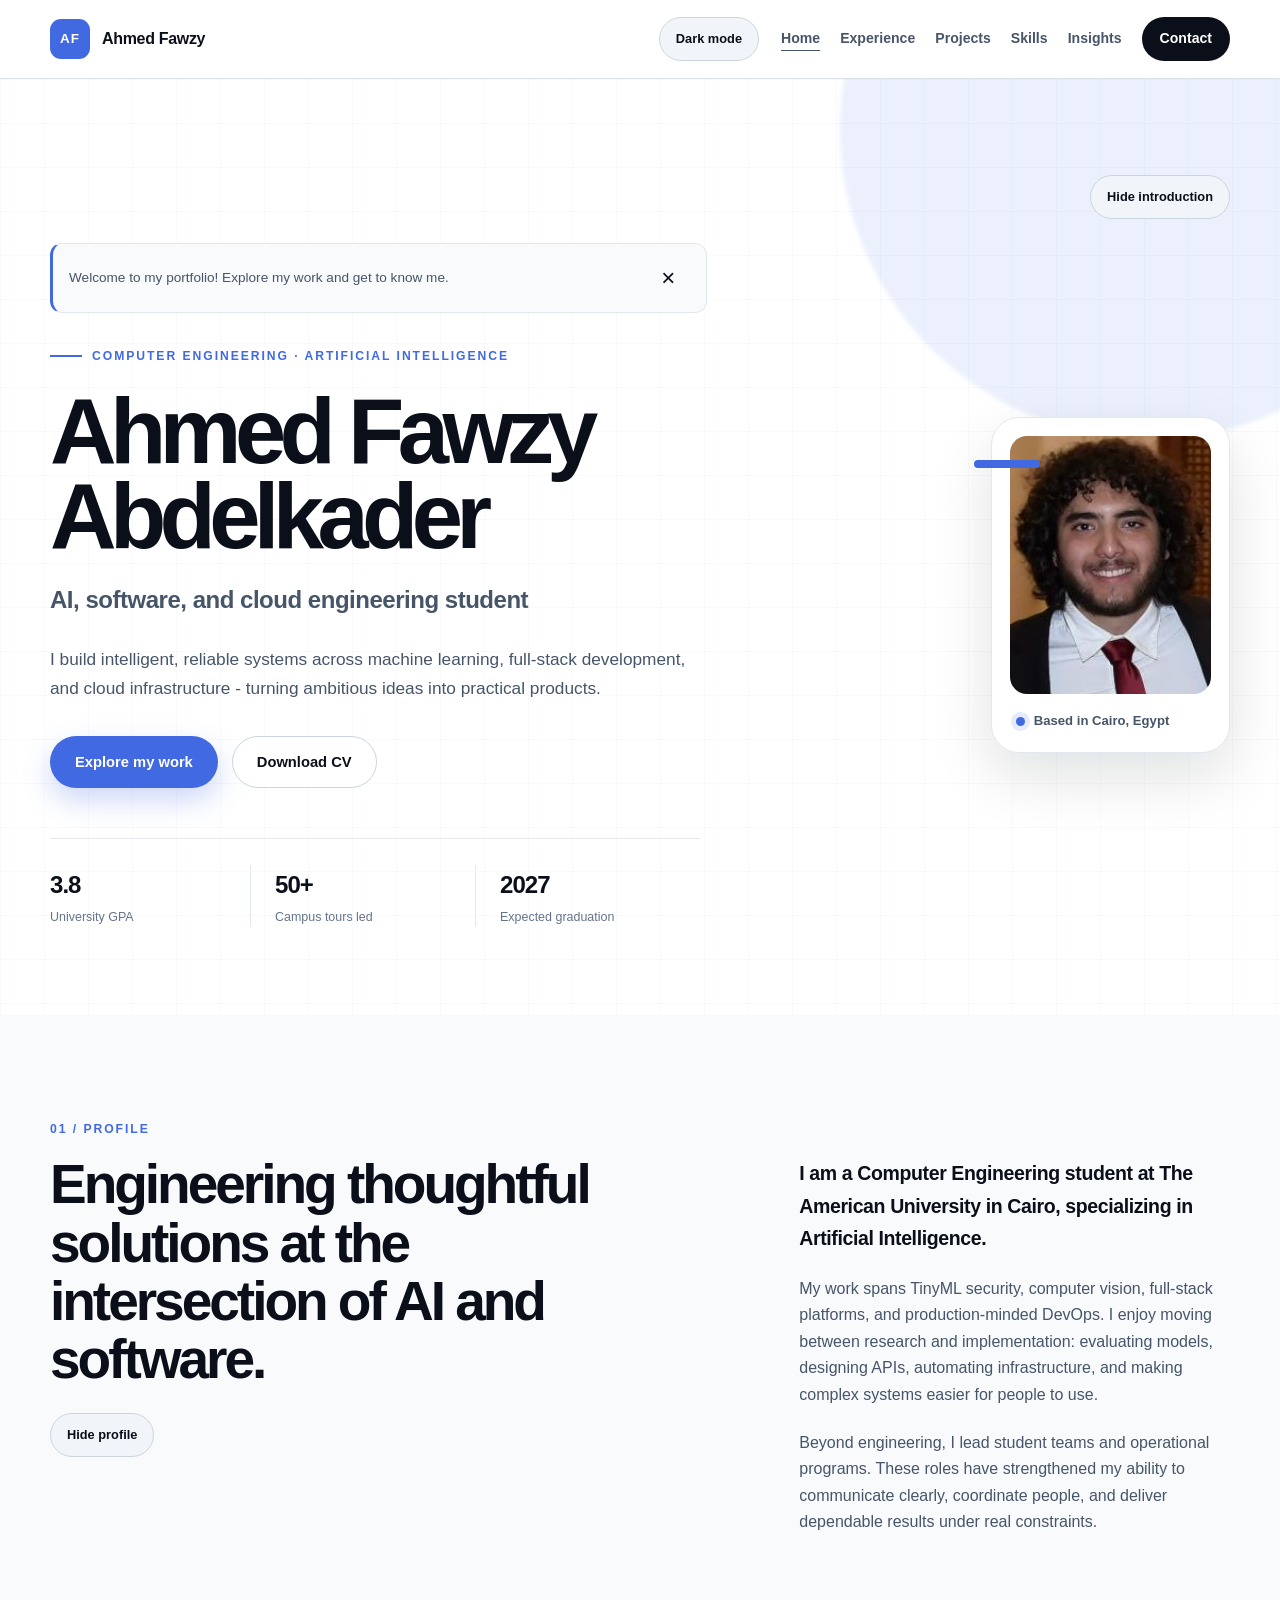
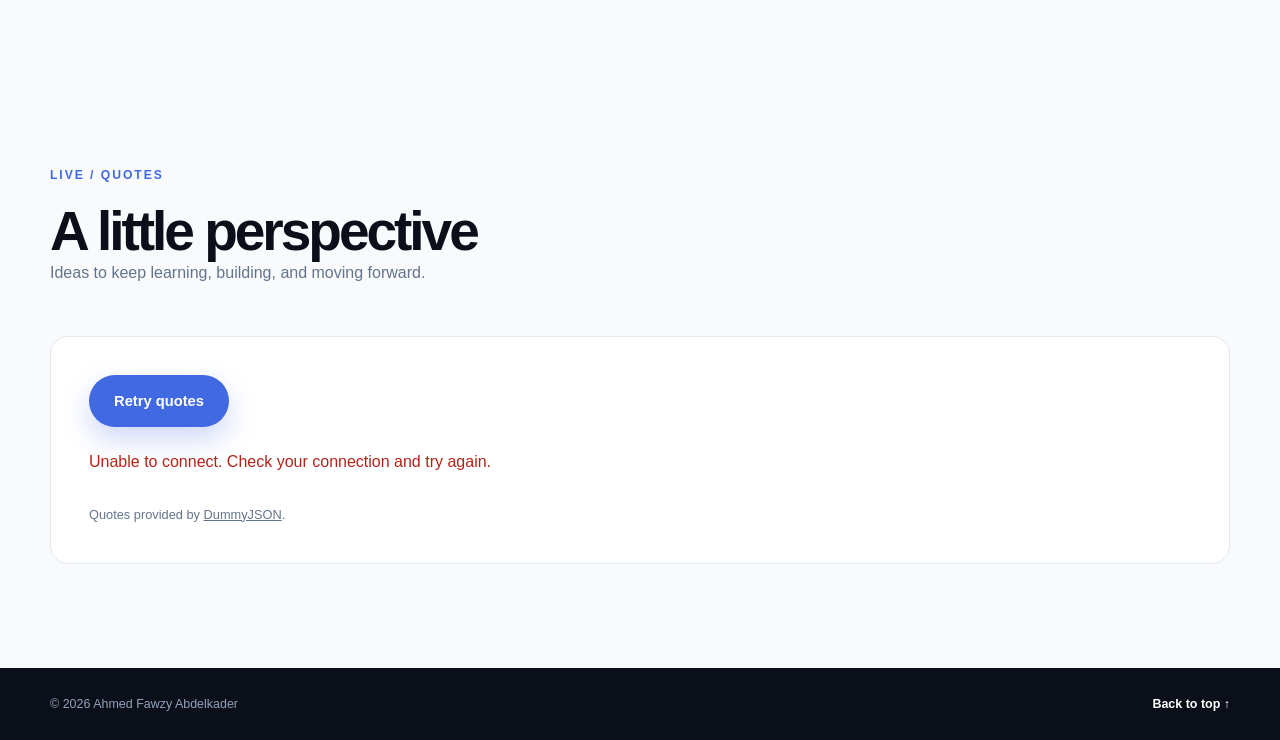
==== commit 313e7d50: "Deploy multi-page portfolio with quotes, weather, GitHub and news integrations" ====
--- a/index.html
+++ b/index.html
@@ -1,632 +1,131 @@
-<!DOCTYPE html>
-<html lang="en">
-  <head>
-    <meta charset="utf-8">
-    <meta name="viewport" content="width=device-width, initial-scale=1">
-    <meta
-      name="description"
-      content="The professional portfolio and curriculum vitae of Ahmed Fawzy Abdelkader, a Computer Engineering student specializing in Artificial Intelligence."
-    >
-    <meta name="theme-color" content="#4169e1">
-    <title>Ahmed Fawzy Abdelkader | Computer Engineering &amp; AI</title>
-    <link rel="stylesheet" href="styles.css">
+<!DOCTYPE html>
+<html lang="en">
+  <head>
+    <meta charset="utf-8">
+    <meta name="viewport" content="width=device-width, initial-scale=1">
+    <meta
+      name="description"
+      content="The professional portfolio and curriculum vitae of Ahmed Fawzy Abdelkader, a Computer Engineering student specializing in Artificial Intelligence."
+    >
+    <meta name="theme-color" content="#4169e1">
+    <title>Home | Ahmed Fawzy Abdelkader</title>
+    <link rel="stylesheet" href="styles.css">
     <script src="script.js" defer></script>
-  </head>
-
-  <body>
-    <a class="skip-link" href="#main-content">Skip to main content</a>
-
-    <header class="site-header">
-      <div class="container nav-wrap">
-        <a class="wordmark" href="#top" aria-label="Ahmed Fawzy Abdelkader - Home">
-          <span class="wordmark-mark" aria-hidden="true">AF</span>
-          <span class="wordmark-name">Ahmed Fawzy</span>
-        </a>
-
-        <div class="nav-controls">
-          <button class="theme-toggle" id="theme-toggle" type="button" aria-pressed="false" hidden>Dark mode</button>
-          <nav class="site-nav" aria-label="Primary navigation">
-            <a href="#about">About</a>
-            <a href="#education">Education</a>
-            <a href="#experience">Experience</a>
-            <a href="#activities">Activities</a>
-            <a href="#projects">Projects</a>
-            <a href="#skills">Skills</a>
-            <a class="nav-cta" href="#contact">Contact</a>
-          </nav>
-        </div>
-      </div>
-    </header>
-
-    <main id="main-content">
-      <section class="hero" id="top" aria-labelledby="hero-title">
-        <div class="container intro-controls">
-          <button class="section-toggle" type="button" aria-expanded="true" aria-controls="introduction-content" data-label="introduction" hidden>Hide introduction</button>
-        </div>
-        <div class="container hero-grid" id="introduction-content" data-collapsible-panel>
-          <div class="hero-copy">
-            <div class="welcome-banner" id="welcome-banner" hidden>
-              <p id="welcome-message" role="status"></p>
-              <button type="button" id="dismiss-welcome" aria-label="Dismiss welcome message">&times;</button>
-            </div>
-            <p class="eyebrow">Computer Engineering · Artificial Intelligence</p>
-            <h1 id="hero-title">Ahmed Fawzy<br>Abdelkader</h1>
-            <p class="hero-title">AI, software, and cloud engineering student</p>
-            <p class="hero-intro">
-              I build intelligent, reliable systems across machine learning, full-stack
-              development, and cloud infrastructure - turning ambitious ideas into
-              practical products.
-            </p>
-
-            <div class="hero-actions">
-              <a class="button button-primary" href="#projects">Explore my work</a>
-              <a class="button button-secondary" href="assets/Ahmed_Fawzy_CV.pdf" download>
-                Download CV
-              </a>
-            </div>
-
-            <ul class="hero-meta">
-              <li>
-                <strong>3.8</strong>
-                <span>University GPA</span>
-              </li>
-              <li>
-                <strong>50+</strong>
-                <span>Campus tours led</span>
-              </li>
-              <li>
-                <strong>2027</strong>
-                <span>Expected graduation</span>
-              </li>
-            </ul>
-          </div>
-
-          <div class="portrait-column">
-            <div class="portrait-frame">
-              <div class="portrait-accent" aria-hidden="true"></div>
-              <img
-                src="images/profile.jpeg"
-                alt="Ahmed Fawzy Abdelkader wearing a suit and tie"
-                width="189"
-                height="258"
-              >
-              <div class="portrait-caption">
-                <span class="status-dot" aria-hidden="true"></span>
-                <span>Based in Cairo, Egypt</span>
-              </div>
-            </div>
-          </div>
-        </div>
+    <script src="api.js" defer></script>
+  </head>
+
+  <body>
+    <a class="skip-link" href="#main-content">Skip to main content</a>
+
+    <header class="site-header">
+      <div class="container nav-wrap">
+        <a class="wordmark" href="index.html" aria-label="Ahmed Fawzy Abdelkader - Home">
+          <span class="wordmark-mark" aria-hidden="true">AF</span>
+          <span class="wordmark-name">Ahmed Fawzy</span>
+        </a>
+
+        <div class="nav-controls">
+          <button class="theme-toggle" id="theme-toggle" type="button" aria-pressed="false" hidden>Dark mode</button>
+          <nav class="site-nav" aria-label="Primary navigation"><a href="index.html" aria-current="page">Home</a>
+<a href="experience.html">Experience</a>
+<a href="projects.html">Projects</a>
+<a href="skills.html">Skills</a>
+<a href="insights.html">Insights</a>
+<a href="contact.html" class="nav-cta">Contact</a></nav>
+        </div>
+      </div>
+    </header>
+
+    <main id="main-content"><section class="hero" id="top" aria-labelledby="hero-title">
+        <div class="container intro-controls">
+          <button class="section-toggle" type="button" aria-expanded="true" aria-controls="introduction-content" data-label="introduction" hidden>Hide introduction</button>
+        </div>
+        <div class="container hero-grid" id="introduction-content" data-collapsible-panel>
+          <div class="hero-copy">
+            <div class="welcome-banner" id="welcome-banner" hidden>
+              <p id="welcome-message" role="status"></p>
+              <button type="button" id="dismiss-welcome" aria-label="Dismiss welcome message">&times;</button>
+            </div>
+            <p class="eyebrow">Computer Engineering · Artificial Intelligence</p>
+            <h1 id="hero-title">Ahmed Fawzy<br>Abdelkader</h1>
+            <p class="hero-title">AI, software, and cloud engineering student</p>
+            <p class="hero-intro">
+              I build intelligent, reliable systems across machine learning, full-stack
+              development, and cloud infrastructure - turning ambitious ideas into
+              practical products.
+            </p>
+
+            <div class="hero-actions">
+              <a class="button button-primary" href="projects.html#projects">Explore my work</a>
+              <a class="button button-secondary" href="assets/Ahmed_Fawzy_CV.pdf" download>
+                Download CV
+              </a>
+            </div>
+
+            <ul class="hero-meta">
+              <li>
+                <strong>3.8</strong>
+                <span>University GPA</span>
+              </li>
+              <li>
+                <strong>50+</strong>
+                <span>Campus tours led</span>
+              </li>
+              <li>
+                <strong>2027</strong>
+                <span>Expected graduation</span>
+              </li>
+            </ul>
+          </div>
+
+          <div class="portrait-column">
+            <div class="portrait-frame">
+              <div class="portrait-accent" aria-hidden="true"></div>
+              <img
+                src="images/profile.jpeg"
+                alt="Ahmed Fawzy Abdelkader wearing a suit and tie"
+                width="189"
+                height="258"
+              >
+              <div class="portrait-caption">
+                <span class="status-dot" aria-hidden="true"></span>
+                <span>Based in Cairo, Egypt</span>
+              </div>
+            </div>
+          </div>
+        </div>
       </section>
-
-      <section class="section section-light" id="about" aria-labelledby="about-title">
-        <div class="container about-grid">
-          <div class="section-heading">
-            <p class="section-number">01 / Profile</p>
-            <h2 id="about-title">Engineering thoughtful solutions at the intersection of AI and software.</h2>
-            <button class="section-toggle" type="button" aria-expanded="true" aria-controls="profile-content" data-label="profile" hidden>Hide profile</button>
-          </div>
-
-          <div class="about-copy" id="profile-content" data-collapsible-panel>
-            <p class="lead">
-              I am a Computer Engineering student at The American University in Cairo,
-              specializing in Artificial Intelligence.
-            </p>
-            <p>
-              My work spans TinyML security, computer vision, full-stack platforms, and
-              production-minded DevOps. I enjoy moving between research and implementation:
-              evaluating models, designing APIs, automating infrastructure, and making complex
-              systems easier for people to use.
-            </p>
-            <p>
-              Beyond engineering, I lead student teams and operational programs. These roles
-              have strengthened my ability to communicate clearly, coordinate people, and
-              deliver dependable results under real constraints.
-            </p>
-          </div>
-        </div>
-      </section>
-
-      <section class="section" id="education" aria-labelledby="education-title">
-        <div class="container">
-          <div class="section-heading section-heading-row">
-            <div>
-              <p class="section-number">02 / Education</p>
-              <h2 id="education-title">Academic foundation</h2>
-              <button class="section-toggle" type="button" aria-expanded="true" aria-controls="education-content" data-label="education" hidden>Hide education</button>
-            </div>
-            <p class="section-note">A focused path in computer engineering and artificial intelligence.</p>
-          </div>
-
-          <div class="education-list" id="education-content" data-collapsible-panel>
-            <article class="education-item">
-              <div class="education-year">2022 - 2027</div>
-              <div>
-                <p class="item-label">University Education</p>
-                <h3>The American University in Cairo</h3>
-                <p class="institution">B.Sc. Computer Engineering</p>
-                <div class="detail-row">
-                  <span>Specialization in Artificial Intelligence</span>
-                  <span>GPA: 3.8</span>
-                </div>
-              </div>
-            </article>
-
-            <article class="education-item">
-              <div class="education-year">2018 - 2022</div>
-              <div>
-                <p class="item-label">High School Education</p>
-                <h3>The Modern English School in Cairo</h3>
-                <p class="institution">American High School Diploma</p>
-                <div class="detail-row">
-                  <span>GPA: 4.2</span>
-                  <span>National Honor Society · AP Scholar</span>
-                </div>
-              </div>
-            </article>
-          </div>
-        </div>
-      </section>
-
-      <section class="section section-dark" id="experience" aria-labelledby="experience-title">
-        <div class="container">
-          <div class="section-heading section-heading-row section-heading-inverse">
-            <div>
-              <p class="section-number">03 / Work Experience</p>
-              <h2 id="experience-title">Engineering in practice</h2>
-              <button class="section-toggle" type="button" aria-expanded="true" aria-controls="experience-content" data-label="experience" hidden>Hide experience</button>
-            </div>
-            <p class="section-note">Professional experience spanning AI, DevOps, finance, and cloud infrastructure.</p>
-          </div>
-
-          <div class="timeline" id="experience-content" data-collapsible-panel>
-            <article class="timeline-item">
-              <div class="timeline-marker" aria-hidden="true"></div>
-              <div class="timeline-meta">
-                <span>Present</span>
-                <span>Internship</span>
-              </div>
-              <div class="timeline-content">
-                <div class="experience-heading">
-                  <div>
-                    <h3>AI and DevOps Intern</h3>
-                    <p class="company">Real Performance Marketing (RPM)</p>
-                  </div>
-                  <div class="organization-logo">
-                    <img src="images/logos/rpm.png" alt="Real Performance Marketing logo">
-                  </div>
-                </div>
-                <p>
-                  Current internship working at the intersection of artificial intelligence
-                  and DevOps within RPM's performance marketing environment.
-                </p>
-              </div>
-            </article>
-
-            <article class="timeline-item">
-              <div class="timeline-marker" aria-hidden="true"></div>
-              <div class="timeline-meta">
-                <span>Aug 2025</span>
-                <span>Internship</span>
-              </div>
-              <div class="timeline-content">
-                <div class="experience-heading">
-                  <div>
-                    <h3>AI and Sustainable Finance Intern</h3>
-                    <p class="company">Commercial International Bank (CIB)</p>
-                  </div>
-                  <div class="organization-logo">
-                    <img src="images/logos/cib.svg" alt="Commercial International Bank logo">
-                  </div>
-                </div>
-                <p>
-                  Explored ESG risk, green banking, and AI-enabled financial use cases in a
-                  structured internship program.
-                </p>
-              </div>
-            </article>
-
-            <article class="timeline-item">
-              <div class="timeline-marker" aria-hidden="true"></div>
-              <div class="timeline-meta">
-                <span>Aug - Oct 2024</span>
-                <span>Internship</span>
-              </div>
-              <div class="timeline-content">
-                <div class="experience-heading">
-                  <div>
-                    <h3>DevOps Intern</h3>
-                    <p class="company">Banque Misr</p>
-                  </div>
-                  <div class="organization-logo">
-                    <img src="images/logos/banque-misr.svg" alt="Banque Misr logo">
-                  </div>
-                </div>
-                <ul>
-                  <li>Provisioned AWS infrastructure with Terraform and deployed a Flask/SQLite application to EKS.</li>
-                  <li>Built a Jenkins pipeline with GitHub webhooks, SonarQube checks, and automated Docker/EKS rollouts.</li>
-                  <li>Configured Prometheus and Grafana monitoring for CPU, memory, disk, and network activity.</li>
-                </ul>
-              </div>
-            </article>
-
-          </div>
-        </div>
-      </section>
-
-      <section class="section activities" id="activities" aria-labelledby="activities-title">
-        <div class="container">
-          <div class="section-heading section-heading-row">
-            <div>
-              <p class="section-number">04 / Extracurricular Activities</p>
-              <h2 id="activities-title">Leadership beyond the classroom</h2>
-              <button class="section-toggle" type="button" aria-expanded="true" aria-controls="activities-content" data-label="activities" hidden>Hide activities</button>
-            </div>
-            <p class="section-note">Leading people, systems, and projects across the AUC community.</p>
-          </div>
-
-          <div class="activity-grid" id="activities-content" data-collapsible-panel>
-            <article class="activity-card">
-              <div class="activity-topline">
-                <div class="activity-logo">
-                  <img src="images/logos/auc.jpg" alt="The American University in Cairo logo">
-                </div>
-                <span>Oct 2023 - Present</span>
-              </div>
-              <p class="item-label">AUC Student Ambassadors Program</p>
-              <h3>High Board Member, Work-Study Intern &amp; Student Ambassador</h3>
-              <ul>
-                <li>Coordinate recruitment, onboarding, tour assignments, and event execution.</li>
-                <li>Led approximately 50 campus tours for students, international faculty, and VIP guests.</li>
-                <li>Built a Google Sheets operations system that reduced reporting time from days to minutes.</li>
-              </ul>
-            </article>
-
-            <article class="activity-card">
-              <div class="activity-topline">
-                <div class="activity-logo activity-logo-wide">
-                  <img src="images/logos/enactus.png" alt="Enactus logo">
-                </div>
-                <span>Fall 2024 - Fall 2026</span>
-              </div>
-              <p class="item-label">Enactus AUC</p>
-              <h3>Head of AI &amp; Web Development · Director of Projects</h3>
-              <ul>
-                <li>Led multidisciplinary AI and web development teams.</li>
-                <li>Directed a five-member AI team delivering an image-generation and text-to-3D platform.</li>
-                <li>Built MERN APIs, Selenium pipelines, cloud storage, Docker services, and Azure deployments.</li>
-              </ul>
-            </article>
-          </div>
-        </div>
-      </section>
-
-      <section class="section section-light" id="projects" aria-labelledby="projects-title">
-        <div class="container">
-          <div class="section-heading section-heading-row">
-            <div>
-              <p class="section-number">05 / Selected Projects</p>
-              <h2 id="projects-title">From research to real systems</h2>
-              <button class="section-toggle" type="button" aria-expanded="true" aria-controls="projects-content" data-label="projects" hidden>Hide projects</button>
-            </div>
-            <p class="section-note">Selected work in AI, systems engineering, and product development.</p>
-          </div>
-
-          <div class="project-grid" id="projects-content" data-collapsible-panel>
-            <article class="project-card project-card-featured">
-              <div class="project-topline">
-                <span class="project-index">01</span>
-                <span class="project-date">Spring 2026 - Present</span>
-              </div>
-              <div>
-                <p class="item-label">Thesis · TinyML · IoT Security</p>
-                <h3>TinyML-Based Intrusion Detection</h3>
-                <p>An intrusion-detection research project for resource-constrained IoT devices.</p>
-                <button class="detail-toggle" type="button" aria-expanded="true" aria-controls="project-details-1" data-label="project details" hidden>Hide project details</button>
-                <div class="project-details" id="project-details-1">
-                  <p>
-                  Developing an anomaly-detection pipeline for resource-constrained IoT
-                  microcontrollers and evaluating DSAEs, CNNs, RNNs, and classical models on
-                  large-scale industrial network-flow data.
-                </p>
-                </div>
-              </div>
-              <div class="project-footer">
-                <ul class="tag-list">
-                  <li>Python</li>
-                  <li>TensorFlow</li>
-                  <li>PyTorch</li>
-                  <li>scikit-learn</li>
-                  <li>TinyML</li>
-                </ul>
-              </div>
-            </article>
-
-            <article class="project-card">
-              <div class="project-topline">
-                <span class="project-index">02</span>
-                <span class="project-date">Spring 2026</span>
-              </div>
-              <div>
-                <p class="item-label">Computer Vision</p>
-                <h3>YOLO-Inspired Updates to RT-DETRv2</h3>
-                <p>Exploring object-detection improvements and model efficiency.</p>
-                <button class="detail-toggle" type="button" aria-expanded="true" aria-controls="project-details-2" data-label="project details" hidden>Hide project details</button>
-                <div class="project-details" id="project-details-2">
-                  <p>
-                  Applied HyperACE/FullPAD enhancements and knowledge distillation, then
-                  benchmarked the model on MS COCO 2017 across accuracy and performance metrics.
-                </p>
-                </div>
-              </div>
-              <div class="project-footer">
-                <ul class="tag-list">
-                  <li>Python</li>
-                  <li>PyTorch</li>
-                  <li>CUDA</li>
-                </ul>
-              </div>
-            </article>
-
-            <article class="project-card">
-              <div class="project-topline">
-                <span class="project-index">03</span>
-                <span class="project-date">Fall 2025</span>
-              </div>
-              <div>
-                <p class="item-label">Systems Engineering</p>
-                <h3>Linux Process Manager</h3>
-                <p>A Linux tool for inspecting processes and monitoring system resources.</p>
-                <button class="detail-toggle" type="button" aria-expanded="true" aria-controls="project-details-3" data-label="project details" hidden>Hide project details</button>
-                <div class="project-details" id="project-details-3">
-                  <p>
-                  Built a Linux process tool with command-line and desktop interfaces for
-                  inspection, process control, and real-time CPU and memory monitoring.
-                </p>
-                </div>
-              </div>
-              <div class="project-footer">
-                <ul class="tag-list">
-                  <li>Rust</li>
-                  <li>Tauri</li>
-                  <li>React</li>
-                </ul>
-                <a
-                  class="repo-link"
-                  href="https://github.com/Ahmed-Fawzy14/OS-Project"
-                  target="_blank"
-                  rel="noopener noreferrer"
-                >View repository <span aria-hidden="true">↗</span></a>
-              </div>
-            </article>
-
-            <article class="project-card">
-              <div class="project-topline">
-                <span class="project-index">04</span>
-                <span class="project-date">Fall 2024</span>
-              </div>
-              <div>
-                <p class="item-label">Full-Stack Development</p>
-                <h3>DigiMed</h3>
-                <p>A full-stack platform for patient information and appointments.</p>
-                <button class="detail-toggle" type="button" aria-expanded="true" aria-controls="project-details-4" data-label="project details" hidden>Hide project details</button>
-                <div class="project-details" id="project-details-4">
-                  <p>
-                  Created a medical platform for patient profiles, appointment management,
-                  and medical records using a modern full-stack architecture.
-                </p>
-                </div>
-              </div>
-              <div class="project-footer">
-                <ul class="tag-list">
-                  <li>Django</li>
-                  <li>Flask</li>
-                  <li>React</li>
-                  <li>SQL</li>
-                </ul>
-                <a
-                  class="repo-link"
-                  href="https://github.com/Ahmed-Fawzy14/DigiMed-"
-                  target="_blank"
-                  rel="noopener noreferrer"
-                >View repository <span aria-hidden="true">↗</span></a>
-              </div>
-            </article>
-
-            <article class="project-card project-card-wide">
-              <div class="project-topline">
-                <span class="project-index">05</span>
-                <span class="project-date">2025</span>
-              </div>
-              <div>
-                <p class="item-label">AI Product Development</p>
-                <h3>Text-to-3D Platform</h3>
-                <p>A collaborative platform for generating images and 3D assets.</p>
-                <button class="detail-toggle" type="button" aria-expanded="true" aria-controls="project-details-5" data-label="project details" hidden>Hide project details</button>
-                <div class="project-details" id="project-details-5">
-                  <p>
-                  Led a five-member AI team to deliver a web application for image generation
-                  and 3D asset creation, supported by MERN APIs, automated pipelines, cloud
-                  storage, and containerized services.
-                </p>
-                </div>
-              </div>
-              <div class="project-footer">
-                <ul class="tag-list">
-                  <li>MERN</li>
-                  <li>Selenium</li>
-                  <li>MongoDB</li>
-                  <li>Docker</li>
-                  <li>Azure</li>
-                </ul>
-                <a
-                  class="repo-link"
-                  href="https://github.com/Ahmed-Fawzy14/Enactus_Project_2025_Text_to_3D_Model"
-                  target="_blank"
-                  rel="noopener noreferrer"
-                >View repository <span aria-hidden="true">↗</span></a>
-              </div>
-            </article>
-          </div>
-        </div>
-      </section>
-
-      <section class="section" id="skills" aria-labelledby="skills-title">
-        <div class="container skills-layout">
-          <div class="section-heading skills-heading">
-            <p class="section-number">06 / Skills</p>
-            <h2 id="skills-title">A versatile technical toolkit</h2>
-            <button class="section-toggle" type="button" aria-expanded="true" aria-controls="skills-content" data-label="skills" hidden>Hide skills</button>
-            <p class="section-note">
-              Comfortable moving from model development to product interfaces and production infrastructure.
-            </p>
-          </div>
-
-          <div class="skills-content" id="skills-content" data-collapsible-panel>
-          <div class="skills-grid">
-            <article class="skill-group">
-              <span class="skill-number">01</span>
-              <h3>Languages</h3>
-              <p>Python · JavaScript · Rust · C/C++ · SQL · HTML/CSS · Bash</p>
-            </article>
-
-            <article class="skill-group">
-              <span class="skill-number">02</span>
-              <h3>AI &amp; Machine Learning</h3>
-              <p>TensorFlow · PyTorch · scikit-learn · TinyML · pandas · NumPy</p>
-            </article>
-
-            <article class="skill-group">
-              <span class="skill-number">03</span>
-              <h3>Web &amp; Mobile</h3>
-              <p>React · Django · Flask · Node.js · MongoDB · REST APIs</p>
-            </article>
-
-            <article class="skill-group">
-              <span class="skill-number">04</span>
-              <h3>DevOps &amp; Cloud</h3>
-              <p>Docker · Kubernetes · AWS · Terraform · Jenkins · Prometheus · Grafana</p>
-            </article>
-            <article class="skill-group" id="additional-skills" hidden>
-              <span class="skill-number">05</span>
-              <h3>Additional Skills</h3>
-              <p id="added-skills"></p>
-            </article>
-          </div>
-          <div class="skill-playground" hidden>
-            <h3>Add a skill</h3>
-            <p id="skill-help">Enter a skill to add it to the list above.</p>
-            <form id="skill-form" novalidate>
-              <label for="new-skill">New skill</label>
-              <div class="skill-input-row">
-                <input id="new-skill" name="skill" type="text" maxlength="60" aria-describedby="skill-help skill-feedback" placeholder="e.g. TypeScript">
-                <button class="button button-primary" type="submit">Add skill</button>
-              </div>
-            </form>
-            <p class="form-feedback" id="skill-feedback" role="status"></p>
-          </div>
-          </div>
-        </div>
-      </section>
-
-      <section class="section achievements" id="achievements" aria-labelledby="achievements-title">
-        <div class="container">
-          <div class="section-heading section-heading-row">
-            <div>
-              <p class="section-number">07 / Achievements</p>
-              <h2 id="achievements-title">Milestones &amp; recognition</h2>
-              <button class="section-toggle" type="button" aria-expanded="true" aria-controls="achievements-content" data-label="achievements" hidden>Hide achievements</button>
-            </div>
-          </div>
-
-          <div class="achievement-grid" id="achievements-content" data-collapsible-panel>
-            <article class="achievement-card">
-              <span class="achievement-year">Academic Award</span>
-              <h3>AP Scholar</h3>
-              <p>Recognized for strong performance across Advanced Placement examinations.</p>
-            </article>
-            <article class="achievement-card">
-              <span class="achievement-year">High School</span>
-              <h3>National Honor Society</h3>
-              <p>Selected for academic achievement, leadership, service, and character.</p>
-            </article>
-            <article class="achievement-card">
-              <span class="achievement-year">Ongoing</span>
-              <h3>Extracurricular Excellence</h3>
-              <p>Participating in Enactus and Student Ambassador while in AUC's Computer Engineering program.</p>
-            </article>
-          </div>
-        </div>
-      </section>
-
-      <section class="contact-section" id="contact" aria-labelledby="contact-title">
-        <div class="container contact-grid">
-          <div>
-            <p class="section-number section-number-light">08 / Contact</p>
-            <h2 id="contact-title">Let's build something meaningful.</h2>
-            <button class="section-toggle" type="button" aria-expanded="true" aria-controls="contact-links contact-form-container" data-label="contact" hidden>Hide contact</button>
-            <p>
-              I am always interested in thoughtful engineering challenges, research
-              collaborations, and opportunities to create useful technology.
-            </p>
-          </div>
-
-          <address class="contact-links" id="contact-links" data-collapsible-panel>
-            <a href="mailto:ahmed-fawzy@aucegypt.edu">
-              <span>Email</span>
-              <strong>ahmed-fawzy@aucegypt.edu</strong>
-              <span class="contact-arrow" aria-hidden="true">↗</span>
-            </a>
-            <a href="tel:+201000362953">
-              <span>Phone</span>
-              <strong>+20&nbsp;100&nbsp;036&nbsp;2953</strong>
-              <span class="contact-arrow" aria-hidden="true">↗</span>
-            </a>
-            <a href="https://www.linkedin.com/in/ahmedyasserfawzy/" target="_blank" rel="noopener noreferrer">
-              <span>LinkedIn</span>
-              <strong>/ahmedyasserfawzy</strong>
-              <span class="contact-arrow" aria-hidden="true">↗</span>
-            </a>
-            <a href="https://github.com/Ahmed-Fawzy14" target="_blank" rel="noopener noreferrer">
-              <span>GitHub</span>
-              <strong>/Ahmed-Fawzy14</strong>
-              <span class="contact-arrow" aria-hidden="true">↗</span>
-            </a>
-          </address>
-        </div>
-        <div class="container" id="contact-form-container" data-collapsible-panel>
-          <form class="contact-form" id="contact-form" novalidate hidden>
-            <h3>Get in touch</h3>
-            <p id="contact-help">Enter your details below to verify the required fields and email format.</p>
-            <div class="form-fields">
-              <div class="form-field">
-                <label for="contact-name">Name <span>(required)</span></label>
-                <input id="contact-name" name="name" type="text" autocomplete="name" maxlength="100" required aria-describedby="name-error">
-                <p class="field-error" id="name-error"></p>
-              </div>
-              <div class="form-field">
-                <label for="contact-email">Email <span>(required)</span></label>
-                <input id="contact-email" name="email" type="email" autocomplete="email" maxlength="254" required aria-describedby="email-error">
-                <p class="field-error" id="email-error"></p>
-              </div>
-              <div class="form-field form-field-wide">
-                <label for="contact-message">Message <span>(required)</span></label>
-                <textarea id="contact-message" name="message" rows="5" maxlength="3000" required aria-describedby="message-error contact-help"></textarea>
-                <p class="field-error" id="message-error"></p>
-              </div>
-            </div>
-            <button class="button button-primary" type="submit">Verify details</button>
-            <p class="form-feedback" id="contact-feedback" role="status"></p>
-          </form>
-        </div>
-      </section>
-    </main>
-
-    <footer class="site-footer">
-      <div class="container footer-content">
-        <p>© 2026 Ahmed Fawzy Abdelkader</p>
-        <a href="#top">Back to top ↑</a>
-      </div>
-    </footer>
-  </body>
-</html>
+<section class="section section-light" id="about" aria-labelledby="about-title">
+        <div class="container about-grid">
+          <div class="section-heading">
+            <p class="section-number">01 / Profile</p>
+            <h2 id="about-title">Engineering thoughtful solutions at the intersection of AI and software.</h2>
+            <button class="section-toggle" type="button" aria-expanded="true" aria-controls="profile-content" data-label="profile" hidden>Hide profile</button>
+          </div>
+
+          <div class="about-copy" id="profile-content" data-collapsible-panel>
+            <p class="lead">
+              I am a Computer Engineering student at The American University in Cairo,
+              specializing in Artificial Intelligence.
+            </p>
+            <p>
+              My work spans TinyML security, computer vision, full-stack platforms, and
+              production-minded DevOps. I enjoy moving between research and implementation:
+              evaluating models, designing APIs, automating infrastructure, and making complex
+              systems easier for people to use.
+            </p>
+            <p>
+              Beyond engineering, I lead student teams and operational programs. These roles
+              have strengthened my ability to communicate clearly, coordinate people, and
+              deliver dependable results under real constraints.
+            </p>
+          </div>
+        </div>
+      </section><section class="section section-light api-section" id="quotes" aria-labelledby="quotes-title"><div class="container"><div class="section-heading"><p class="section-number">Live / quotes</p><h2 id="quotes-title">A little perspective</h2><p class="section-note">Ideas to keep learning, building, and moving forward.</p></div><div class="api-panel" data-api="quotes"><button type="button" class="button button-primary" data-load>New quote</button><p class="api-status" role="status" aria-live="polite">Ready to load. Enable JavaScript to see live data.</p><div class="api-results" aria-busy="false"></div><p class="api-credit">Quotes provided by <a href="https://dummyjson.com/docs/quotes" target="_blank" rel="noopener noreferrer">DummyJSON</a>.</p></div></div></section></main><footer class="site-footer">
+      <div class="container footer-content">
+        <p>© 2026 Ahmed Fawzy Abdelkader</p>
+        <a href="#top">Back to top ↑</a>
+      </div>
+    </footer>
+  </body>
+</html>
--- a/styles.css
+++ b/styles.css
@@ -1,1491 +1,1524 @@
-/* ---------- Design tokens ---------- */
-:root {
-  --royal-blue: #4169e1;
-  --royal-blue-dark: #2851c5;
-  --ink: #0b0f19;
-  --ink-soft: #1c2433;
-  --grey-700: #475569;
-  --grey-600: #64748b;
-  --grey-400: #94a3b8;
-  --grey-300: #cbd5e1;
-  --grey-200: #e2e8f0;
-  --grey-100: #f1f5f9;
-  --grey-50: #f8fafc;
-  --white: #ffffff;
-  --max-width: 1180px;
-  --shadow-soft: 0 24px 60px rgba(11, 15, 25, 0.12);
-  --radius-large: 28px;
-  --radius-medium: 18px;
-}
+/* ---------- Design tokens ---------- */
+:root {
+  --royal-blue: #4169e1;
+  --royal-blue-dark: #2851c5;
+  --ink: #0b0f19;
+  --ink-soft: #1c2433;
+  --grey-700: #475569;
+  --grey-600: #64748b;
+  --grey-400: #94a3b8;
+  --grey-300: #cbd5e1;
+  --grey-200: #e2e8f0;
+  --grey-100: #f1f5f9;
+  --grey-50: #f8fafc;
+  --white: #ffffff;
+  --max-width: 1180px;
+  --shadow-soft: 0 24px 60px rgba(11, 15, 25, 0.12);
+  --radius-large: 28px;
+  --radius-medium: 18px;
+}
+
+/* ---------- Base and accessibility ---------- */
+*,
+*::before,
+*::after {
+  box-sizing: border-box;
+}
+
+html {
+  scroll-behavior: smooth;
+}
+
+body {
+  margin: 0;
+  color: var(--ink);
+  background: var(--white);
+  font-family: Inter, ui-sans-serif, -apple-system, BlinkMacSystemFont, "Segoe UI", sans-serif;
+  font-size: 16px;
+  line-height: 1.65;
+  text-rendering: optimizeLegibility;
+  -webkit-font-smoothing: antialiased;
+}
+
+img {
+  display: block;
+  max-width: 100%;
+}
+
+a {
+  color: inherit;
+  text-decoration: none;
+}
+
+p,
+h1,
+h2,
+h3 {
+  margin-top: 0;
+}
+
+p:last-child {
+  margin-bottom: 0;
+}
+
+:focus-visible {
+  outline: 3px solid var(--royal-blue);
+  outline-offset: 4px;
+}
+
+::selection {
+  color: var(--white);
+  background: var(--royal-blue);
+}
+
+.container {
+  width: min(calc(100% - 48px), var(--max-width));
+  margin-inline: auto;
+}
+
+.skip-link {
+  position: fixed;
+  z-index: 1000;
+  top: 12px;
+  left: 12px;
+  padding: 10px 16px;
+  color: var(--white);
+  background: var(--ink);
+  border-radius: 8px;
+  transform: translateY(-160%);
+  transition: transform 180ms ease;
+}
+
+.skip-link:focus {
+  transform: translateY(0);
+}
+
+/* ---------- Header and navigation ---------- */
+.site-header {
+  position: sticky;
+  z-index: 100;
+  top: 0;
+  background: rgba(255, 255, 255, 0.94);
+  border-bottom: 1px solid rgba(203, 213, 225, 0.72);
+  backdrop-filter: blur(16px);
+}
+
+.nav-wrap {
+  display: flex;
+  min-height: 78px;
+  align-items: center;
+  justify-content: space-between;
+  gap: 30px;
+}
+
+.wordmark {
+  display: inline-flex;
+  align-items: center;
+  gap: 12px;
+  font-weight: 800;
+  letter-spacing: -0.02em;
+}
+
+.wordmark-mark {
+  display: grid;
+  width: 40px;
+  height: 40px;
+  place-items: center;
+  color: var(--white);
+  background: var(--royal-blue);
+  border-radius: 11px;
+  font-size: 0.84rem;
+  letter-spacing: 0.08em;
+}
+
+.site-nav {
+  display: flex;
+  align-items: center;
+  gap: 26px;
+  color: var(--grey-700);
+  font-size: 0.88rem;
+  font-weight: 650;
+}
+
+.site-nav a {
+  position: relative;
+  transition: color 180ms ease;
+}
+
+.site-nav a:not(.nav-cta)::after {
+  position: absolute;
+  right: 0;
+  bottom: -8px;
+  left: 0;
+  height: 2px;
+  content: "";
+  background: var(--royal-blue);
+  transform: scaleX(0);
+  transform-origin: right;
+  transition: transform 180ms ease;
+}
+
+.site-nav a:hover {
+  color: var(--ink);
+}
+
+.site-nav a:hover::after {
+  transform: scaleX(1);
+  transform-origin: left;
+}
+
+.nav-cta {
+  padding: 10px 18px;
+  color: var(--white);
+  background: var(--ink);
+  border-radius: 999px;
+}
+
+.nav-cta:hover {
+  color: var(--white) !important;
+  background: var(--royal-blue);
+}
+
+/* ---------- Hero ---------- */
+.hero {
+  position: relative;
+  overflow: hidden;
+  padding: 96px 0 88px;
+  background:
+    linear-gradient(rgba(65, 105, 225, 0.035) 1px, transparent 1px),
+    linear-gradient(90deg, rgba(65, 105, 225, 0.035) 1px, transparent 1px),
+    var(--white);
+  background-size: 44px 44px;
+}
+
+.hero::before {
+  position: absolute;
+  top: -260px;
+  right: -180px;
+  width: 620px;
+  height: 620px;
+  content: "";
+  background: rgba(65, 105, 225, 0.1);
+  border-radius: 50%;
+  filter: blur(2px);
+}
+
+.hero-grid {
+  position: relative;
+  display: grid;
+  grid-template-columns: minmax(0, 1.22fr) minmax(350px, 0.78fr);
+  align-items: center;
+  gap: clamp(50px, 8vw, 105px);
+}
+
+.eyebrow,
+.section-number,
+.item-label {
+  color: var(--royal-blue);
+  font-size: 0.76rem;
+  font-weight: 800;
+  letter-spacing: 0.16em;
+  text-transform: uppercase;
+}
+
+.eyebrow {
+  display: inline-flex;
+  align-items: center;
+  gap: 10px;
+  margin-bottom: 24px;
+}
+
+.eyebrow::before {
+  width: 32px;
+  height: 2px;
+  content: "";
+  background: var(--royal-blue);
+}
+
+.hero h1 {
+  max-width: 760px;
+  margin-bottom: 20px;
+  font-size: clamp(3.5rem, 7.2vw, 6.9rem);
+  line-height: 0.92;
+  letter-spacing: -0.072em;
+}
+
+.hero-title {
+  margin-bottom: 26px;
+  color: var(--grey-700);
+  font-size: clamp(1.18rem, 2vw, 1.5rem);
+  font-weight: 700;
+  letter-spacing: -0.02em;
+}
+
+.hero-intro {
+  max-width: 680px;
+  margin-bottom: 34px;
+  color: var(--grey-700);
+  font-size: 1.08rem;
+}
+
+.hero-actions {
+  display: flex;
+  flex-wrap: wrap;
+  gap: 14px;
+  margin-bottom: 50px;
+}
+
+.button {
+  display: inline-flex;
+  min-height: 52px;
+  align-items: center;
+  justify-content: center;
+  padding: 0 24px;
+  border: 1px solid transparent;
+  border-radius: 999px;
+  font-size: 0.92rem;
+  font-weight: 760;
+  transition: transform 180ms ease, box-shadow 180ms ease, background 180ms ease;
+}
+
+.button:hover {
+  transform: translateY(-2px);
+}
+
+.button-primary {
+  color: var(--white);
+  background: var(--royal-blue);
+  box-shadow: 0 12px 28px rgba(65, 105, 225, 0.26);
+}
+
+.button-primary:hover {
+  background: var(--royal-blue-dark);
+  box-shadow: 0 16px 34px rgba(65, 105, 225, 0.34);
+}
+
+.button-secondary {
+  color: var(--ink);
+  background: var(--white);
+  border-color: var(--grey-300);
+}
+
+.button-secondary:hover {
+  border-color: var(--ink);
+}
+
+.hero-meta {
+  display: flex;
+  max-width: 650px;
+  margin: 0;
+  padding: 26px 0 0;
+  border-top: 1px solid var(--grey-200);
+  list-style: none;
+}
+
+.hero-meta li {
+  display: grid;
+  flex: 1;
+  gap: 2px;
+  padding: 0 24px;
+  border-left: 1px solid var(--grey-200);
+}
+
+.hero-meta li:first-child {
+  padding-left: 0;
+  border-left: 0;
+}
+
+.hero-meta strong {
+  font-size: 1.5rem;
+  letter-spacing: -0.04em;
+}
+
+.hero-meta span {
+  color: var(--grey-600);
+  font-size: 0.78rem;
+}
+
+.portrait-column {
+  justify-self: end;
+}
+
+.portrait-frame {
+  position: relative;
+  width: min(100%, 430px);
+  padding: 18px;
+  background: var(--white);
+  border: 1px solid var(--grey-200);
+  border-radius: var(--radius-large);
+  box-shadow: var(--shadow-soft);
+}
+
+.portrait-frame::before {
+  position: absolute;
+  z-index: -1;
+  top: 50px;
+  right: -26px;
+  bottom: -26px;
+  left: 50px;
+  content: "";
+  background: var(--royal-blue);
+  border-radius: var(--radius-large);
+}
+
+.portrait-accent {
+  position: absolute;
+  z-index: 2;
+  top: 42px;
+  left: -18px;
+  width: 66px;
+  height: 8px;
+  background: var(--royal-blue);
+  border-radius: 999px;
+}
+
+.portrait-frame img {
+  width: 100%;
+  aspect-ratio: 0.78;
+  object-fit: cover;
+  object-position: center 24%;
+  border-radius: 17px;
+  filter: saturate(0.86) contrast(1.04);
+}
+
+.portrait-caption {
+  display: flex;
+  align-items: center;
+  gap: 9px;
+  padding: 16px 6px 2px;
+  color: var(--grey-700);
+  font-size: 0.82rem;
+  font-weight: 700;
+}
+
+.status-dot {
+  width: 9px;
+  height: 9px;
+  background: var(--royal-blue);
+  border-radius: 50%;
+  box-shadow: 0 0 0 5px rgba(65, 105, 225, 0.13);
+}
+
+/* ---------- Shared section styles ---------- */
+.section {
+  padding: 104px 0;
+}
+
+.section-light {
+  background: var(--grey-50);
+}
+
+.section-heading {
+  margin-bottom: 50px;
+}
+
+.section-heading h2 {
+  max-width: 780px;
+  margin-bottom: 0;
+  font-size: clamp(2.25rem, 4.3vw, 4.25rem);
+  line-height: 1.06;
+  letter-spacing: -0.055em;
+}
+
+.section-number {
+  margin-bottom: 16px;
+}
+
+.section-heading-row {
+  display: flex;
+  align-items: end;
+  justify-content: space-between;
+  gap: 40px;
+}
+
+.section-note {
+  max-width: 400px;
+  margin-bottom: 8px;
+  color: var(--grey-600);
+}
+
+/* ---------- Profile ---------- */
+.about-grid {
+  display: grid;
+  grid-template-columns: minmax(0, 1.06fr) minmax(320px, 0.72fr);
+  gap: clamp(56px, 9vw, 130px);
+}
+
+.about-grid .section-heading {
+  margin-bottom: 0;
+}
+
+.about-copy {
+  padding-top: 38px;
+  color: var(--grey-700);
+}
+
+.about-copy p {
+  margin-bottom: 22px;
+}
+
+.about-copy .lead {
+  color: var(--ink);
+  font-size: 1.22rem;
+  font-weight: 650;
+  letter-spacing: -0.02em;
+}
+
+/* ---------- Education ---------- */
+.education-list {
+  border-top: 1px solid var(--grey-300);
+}
+
+.education-item {
+  display: grid;
+  grid-template-columns: 180px minmax(0, 1fr);
+  gap: 40px;
+  padding: 40px 0;
+  border-bottom: 1px solid var(--grey-300);
+}
+
+.education-year {
+  padding-top: 5px;
+  color: var(--grey-600);
+  font-size: 0.84rem;
+  font-weight: 800;
+  letter-spacing: 0.06em;
+}
+
+.education-item h3 {
+  margin-bottom: 4px;
+  font-size: clamp(1.55rem, 2.7vw, 2.25rem);
+  letter-spacing: -0.035em;
+}
+
+.education-item .item-label {
+  margin-bottom: 8px;
+}
+
+.institution {
+  margin-bottom: 18px;
+  color: var(--grey-700);
+  font-size: 1.04rem;
+}
+
+.detail-row {
+  display: flex;
+  flex-wrap: wrap;
+  gap: 9px;
+}
+
+.detail-row span {
+  padding: 7px 12px;
+  color: var(--grey-700);
+  background: var(--grey-100);
+  border: 1px solid var(--grey-200);
+  border-radius: 999px;
+  font-size: 0.79rem;
+  font-weight: 700;
+}
+
+/* ---------- Experience timeline ---------- */
+.section-dark {
+  color: var(--white);
+  background: var(--ink);
+}
+
+.section-heading-inverse .section-note {
+  color: var(--grey-400);
+}
+
+.timeline {
+  position: relative;
+  margin-top: 64px;
+}
+
+.timeline::before {
+  position: absolute;
+  top: 6px;
+  bottom: 0;
+  left: 7px;
+  width: 1px;
+  content: "";
+  background: #324058;
+}
+
+.timeline-item {
+  position: relative;
+  display: grid;
+  grid-template-columns: 205px minmax(0, 1fr);
+  gap: 50px;
+  margin-left: 0;
+  padding: 0 0 52px 56px;
+}
+
+.timeline-item:last-child {
+  padding-bottom: 0;
+}
+
+.timeline-marker {
+  position: absolute;
+  z-index: 1;
+  top: 6px;
+  left: 0;
+  width: 15px;
+  height: 15px;
+  background: var(--royal-blue);
+  border: 4px solid var(--ink);
+  border-radius: 50%;
+  box-shadow: 0 0 0 1px var(--royal-blue);
+}
+
+.timeline-meta {
+  display: flex;
+  flex-direction: column;
+  gap: 3px;
+  color: var(--grey-400);
+  font-size: 0.78rem;
+  font-weight: 750;
+  letter-spacing: 0.05em;
+  text-transform: uppercase;
+}
+
+.timeline-content h3 {
+  margin-bottom: 2px;
+  font-size: clamp(1.35rem, 2.4vw, 1.85rem);
+  letter-spacing: -0.03em;
+}
+
+.experience-heading {
+  display: flex;
+  align-items: flex-start;
+  justify-content: space-between;
+  gap: 24px;
+  margin-bottom: 15px;
+}
+
+.experience-heading > div:first-child {
+  min-width: 0;
+}
+
+.experience-heading .company {
+  margin-bottom: 0;
+}
+
+.organization-logo {
+  display: grid;
+  width: 120px;
+  height: 72px;
+  flex: 0 0 120px;
+  place-items: center;
+  overflow: hidden;
+  padding: 10px;
+  background: var(--white);
+  border: 1px solid rgba(255, 255, 255, 0.18);
+  border-radius: 12px;
+}
+
+.organization-logo img {
+  width: auto;
+  height: auto;
+  min-width: 0;
+  min-height: 0;
+  max-width: 100%;
+  max-height: 100%;
+  object-fit: contain;
+  object-position: center;
+  border-radius: 7px;
+}
+
+.timeline-content .company {
+  margin-bottom: 15px;
+  color: #91a8ef;
+  font-weight: 700;
+}
+
+.timeline-content > p:not(.company),
+.timeline-content li {
+  color: var(--grey-300);
+}
+
+.timeline-content ul {
+  display: grid;
+  gap: 8px;
+  margin: 0;
+  padding-left: 19px;
+}
+
+.timeline-content li::marker {
+  color: var(--royal-blue);
+}
+
+/* ---------- Extracurricular activities ---------- */
+.activities {
+  background: var(--white);
+}
+
+.activity-grid {
+  display: grid;
+  grid-template-columns: repeat(2, minmax(0, 1fr));
+  gap: 22px;
+}
+
+.activity-card {
+  padding: 34px;
+  background: var(--grey-50);
+  border: 1px solid var(--grey-200);
+  border-radius: var(--radius-medium);
+}
+
+.activity-topline {
+  display: flex;
+  align-items: flex-start;
+  justify-content: space-between;
+  gap: 24px;
+  margin-bottom: 34px;
+}
+
+.activity-topline > span {
+  padding-top: 5px;
+  color: var(--grey-600);
+  font-size: 0.75rem;
+  font-weight: 800;
+  letter-spacing: 0.05em;
+  text-align: right;
+  text-transform: uppercase;
+}
+
+.activity-logo {
+  display: grid;
+  width: 88px;
+  height: 72px;
+  flex: 0 0 88px;
+  place-items: center;
+  overflow: hidden;
+  padding: 7px;
+  background: var(--white);
+  border: 1px solid var(--grey-200);
+  border-radius: 12px;
+}
+
+.activity-logo-wide {
+  width: 126px;
+  flex-basis: 126px;
+  padding: 12px;
+}
+
+.activity-logo img {
+  width: auto;
+  height: auto;
+  min-width: 0;
+  min-height: 0;
+  max-width: 100%;
+  max-height: 100%;
+  object-fit: contain;
+  object-position: center;
+  border-radius: 7px;
+}
+
+.activity-card .item-label {
+  margin-bottom: 10px;
+}
+
+.activity-card h3 {
+  margin-bottom: 22px;
+  font-size: clamp(1.45rem, 2.7vw, 2.15rem);
+  line-height: 1.12;
+  letter-spacing: -0.04em;
+}
+
+.activity-card ul {
+  display: grid;
+  gap: 9px;
+  margin: 0;
+  padding-left: 19px;
+  color: var(--grey-700);
+}
+
+.activity-card li::marker {
+  color: var(--royal-blue);
+}
+
+/* ---------- Projects ---------- */
+.project-grid {
+  display: grid;
+  grid-template-columns: repeat(2, minmax(0, 1fr));
+  gap: 22px;
+}
+
+.project-card {
+  display: flex;
+  min-height: 440px;
+  flex-direction: column;
+  justify-content: space-between;
+  padding: 32px;
+  background: var(--white);
+  border: 1px solid var(--grey-200);
+  border-radius: var(--radius-medium);
+  transition: transform 200ms ease, box-shadow 200ms ease, border-color 200ms ease;
+}
+
+.project-card:hover {
+  border-color: var(--grey-300);
+  box-shadow: 0 20px 46px rgba(15, 23, 42, 0.1);
+  transform: translateY(-5px);
+}
+
+.project-card-featured {
+  color: var(--white);
+  background: var(--royal-blue);
+  border-color: var(--royal-blue);
+}
+
+.project-card-featured:hover {
+  border-color: var(--royal-blue);
+  box-shadow: 0 22px 50px rgba(65, 105, 225, 0.28);
+}
+
+.project-card-wide {
+  grid-column: 1 / -1;
+  min-height: 360px;
+}
+
+.project-card-wide > div:nth-child(2) {
+  max-width: 780px;
+}
+
+.project-topline {
+  display: flex;
+  align-items: center;
+  justify-content: space-between;
+  margin-bottom: 48px;
+}
+
+.project-index {
+  display: grid;
+  width: 42px;
+  height: 42px;
+  place-items: center;
+  color: var(--royal-blue);
+  background: rgba(65, 105, 225, 0.1);
+  border-radius: 50%;
+  font-size: 0.76rem;
+  font-weight: 850;
+}
+
+.project-card-featured .project-index {
+  color: var(--white);
+  background: rgba(255, 255, 255, 0.15);
+}
+
+.project-date {
+  color: var(--grey-600);
+  font-size: 0.77rem;
+  font-weight: 700;
+}
+
+.project-card-featured .project-date {
+  color: rgba(255, 255, 255, 0.76);
+}
+
+.project-card .item-label {
+  margin-bottom: 10px;
+}
+
+.project-card-featured .item-label {
+  color: rgba(255, 255, 255, 0.76);
+}
+
+.project-card h3 {
+  margin-bottom: 16px;
+  font-size: clamp(1.5rem, 2.8vw, 2.25rem);
+  line-height: 1.08;
+  letter-spacing: -0.045em;
+}
+
+.project-card p:not(.item-label) {
+  color: var(--grey-700);
+}
+
+.project-card-featured p:not(.item-label) {
+  color: rgba(255, 255, 255, 0.84);
+}
+
+.tag-list {
+  display: flex;
+  flex-wrap: wrap;
+  gap: 7px;
+  margin: 34px 0 0;
+  padding: 0;
+  list-style: none;
+}
+
+.project-footer {
+  display: flex;
+  flex-wrap: wrap;
+  align-items: flex-end;
+  justify-content: space-between;
+  gap: 18px;
+  margin-top: 34px;
+}
+
+.project-footer .tag-list {
+  margin-top: 0;
+}
+
+.repo-link {
+  display: inline-flex;
+  align-items: center;
+  gap: 7px;
+  padding: 8px 12px;
+  color: var(--royal-blue);
+  background: rgba(65, 105, 225, 0.08);
+  border-radius: 999px;
+  font-size: 0.75rem;
+  font-weight: 800;
+  white-space: nowrap;
+  transition: color 180ms ease, background 180ms ease, transform 180ms ease;
+}
+
+.repo-link:hover {
+  color: var(--white);
+  background: var(--royal-blue);
+  transform: translateY(-2px);
+}
+
+.tag-list li {
+  padding: 6px 10px;
+  color: var(--grey-700);
+  background: var(--grey-100);
+  border-radius: 999px;
+  font-size: 0.72rem;
+  font-weight: 750;
+}
+
+.project-card-featured .tag-list li {
+  color: var(--white);
+  background: rgba(255, 255, 255, 0.14);
+}
+
+/* ---------- Skills ---------- */
+.skills-layout {
+  display: grid;
+  grid-template-columns: minmax(290px, 0.65fr) minmax(0, 1.35fr);
+  gap: clamp(60px, 10vw, 140px);
+}
+
+.skills-heading {
+  position: sticky;
+  top: 120px;
+  align-self: start;
+  margin-bottom: 0;
+}
+
+.skills-heading .section-note {
+  margin-top: 24px;
+}
+
+.skills-grid {
+  border-top: 1px solid var(--grey-300);
+}
+
+.skill-group {
+  position: relative;
+  padding: 30px 54px 30px 0;
+  border-bottom: 1px solid var(--grey-300);
+}
+
+.skill-number {
+  position: absolute;
+  top: 34px;
+  right: 0;
+  color: var(--royal-blue);
+  font-size: 0.72rem;
+  font-weight: 850;
+}
+
+.skill-group h3 {
+  margin-bottom: 7px;
+  font-size: 1.2rem;
+  letter-spacing: -0.025em;
+}
+
+.skill-group p {
+  color: var(--grey-600);
+}
+
+/* ---------- Achievements ---------- */
+.achievements {
+  background: var(--grey-100);
+}
+
+.achievement-grid {
+  display: grid;
+  grid-template-columns: repeat(3, minmax(0, 1fr));
+  gap: 18px;
+}
+
+.achievement-card {
+  padding: 30px;
+  background: var(--white);
+  border: 1px solid var(--grey-200);
+  border-radius: var(--radius-medium);
+}
+
+.achievement-year {
+  display: inline-block;
+  margin-bottom: 48px;
+  color: var(--royal-blue);
+  font-size: 0.74rem;
+  font-weight: 850;
+  letter-spacing: 0.08em;
+  text-transform: uppercase;
+}
+
+.achievement-card h3 {
+  margin-bottom: 10px;
+  font-size: 1.35rem;
+  letter-spacing: -0.03em;
+}
+
+.achievement-card p {
+  color: var(--grey-600);
+  font-size: 0.92rem;
+}
+
+/* ---------- Contact and footer ---------- */
+.contact-section {
+  padding: 108px 0;
+  color: var(--white);
+  background: var(--royal-blue);
+}
+
+.contact-grid {
+  display: grid;
+  grid-template-columns: minmax(0, 0.88fr) minmax(380px, 1.12fr);
+  gap: clamp(60px, 10vw, 140px);
+  align-items: start;
+}
+
+.section-number-light {
+  color: rgba(255, 255, 255, 0.72);
+}
+
+.contact-section h2 {
+  margin-bottom: 24px;
+  font-size: clamp(2.5rem, 5vw, 4.9rem);
+  line-height: 0.98;
+  letter-spacing: -0.06em;
+}
+
+.contact-section p:not(.section-number) {
+  max-width: 520px;
+  color: rgba(255, 255, 255, 0.78);
+}
+
+.contact-links {
+  display: grid;
+  border-top: 1px solid rgba(255, 255, 255, 0.28);
+  font-style: normal;
+}
+
+.contact-links a {
+  display: grid;
+  grid-template-columns: 92px minmax(0, 1fr) 24px;
+  align-items: center;
+  gap: 16px;
+  padding: 22px 0;
+  border-bottom: 1px solid rgba(255, 255, 255, 0.28);
+  transition: padding 180ms ease, background 180ms ease;
+}
+
+.contact-links a:hover {
+  padding-right: 12px;
+  padding-left: 12px;
+  background: rgba(255, 255, 255, 0.08);
+}
+
+.contact-links span:first-child {
+  color: rgba(255, 255, 255, 0.68);
+  font-size: 0.76rem;
+  font-weight: 750;
+  letter-spacing: 0.08em;
+  text-transform: uppercase;
+}
+
+.contact-links strong {
+  overflow: hidden;
+  font-size: 0.95rem;
+  text-overflow: ellipsis;
+  white-space: nowrap;
+}
+
+.contact-arrow {
+  font-size: 1.1rem;
+  text-align: right;
+}
+
+.site-footer {
+  padding: 26px 0;
+  color: var(--grey-400);
+  background: var(--ink);
+  font-size: 0.78rem;
+}
+
+.footer-content {
+  display: flex;
+  align-items: center;
+  justify-content: space-between;
+  gap: 24px;
+}
+
+.footer-content p {
+  margin-bottom: 0;
+}
+
+.footer-content a {
+  color: var(--white);
+  font-weight: 700;
+}
+
+/* ---------- Responsive layouts ---------- */
+@media (max-width: 980px) {
+  .site-nav a:not(.nav-cta) {
+    display: none;
+  }
+
+  .hero-grid {
+    grid-template-columns: minmax(0, 1.1fr) minmax(300px, 0.75fr);
+    gap: 40px;
+  }
+
+  .hero h1 {
+    font-size: clamp(3.5rem, 8vw, 5.4rem);
+  }
+
+  .about-grid,
+  .skills-layout,
+  .contact-grid {
+    grid-template-columns: 1fr;
+  }
+
+  .about-copy {
+    max-width: 760px;
+    padding-top: 0;
+  }
+
+  .skills-heading {
+    position: static;
+  }
+
+  .contact-grid {
+    gap: 50px;
+  }
+}
+
+@media (max-width: 760px) {
+  .container {
+    width: min(calc(100% - 34px), var(--max-width));
+  }
+
+  .site-header {
+    position: static;
+  }
+
+  .wordmark-name {
+    display: none;
+  }
+
+  .hero {
+    padding: 66px 0 72px;
+  }
+
+  .hero-grid {
+    grid-template-columns: 1fr;
+    gap: 62px;
+  }
+
+  .portrait-column {
+    width: min(94%, 410px);
+    justify-self: center;
+  }
+
+  .hero-meta li {
+    padding: 0 14px;
+  }
+
+  .hero-meta strong {
+    font-size: 1.25rem;
+  }
+
+  .section {
+    padding: 76px 0;
+  }
+
+  .section-heading-row {
+    display: block;
+  }
+
+  .section-heading-row .section-note {
+    margin-top: 20px;
+  }
+
+  .education-item,
+  .timeline-item {
+    grid-template-columns: 1fr;
+  }
+
+  .education-item {
+    gap: 14px;
+  }
+
+  .timeline-item {
+    gap: 13px;
+    padding-left: 42px;
+  }
+
+  .project-grid,
+  .activity-grid,
+  .achievement-grid {
+    grid-template-columns: 1fr;
+  }
+
+  .project-card-wide {
+    grid-column: auto;
+  }
+
+  .project-card {
+    min-height: 400px;
+  }
+
+  .achievement-year {
+    margin-bottom: 32px;
+  }
+
+  .contact-section {
+    padding: 80px 0;
+  }
+}
+
+@media (max-width: 520px) {
+  .nav-wrap {
+    min-height: 70px;
+  }
+
+  .nav-cta {
+    padding: 8px 15px;
+  }
+
+  .hero h1 {
+    font-size: clamp(3.15rem, 17vw, 4.3rem);
+  }
+
+  .hero-actions {
+    display: grid;
+  }
+
+  .button {
+    width: 100%;
+  }
+
+  .hero-meta {
+    display: grid;
+    grid-template-columns: repeat(3, 1fr);
+  }
+
+  .hero-meta li {
+    padding: 0 9px;
+  }
+
+  .hero-meta span {
+    line-height: 1.3;
+  }
+
+  .project-card,
+  .achievement-card {
+    padding: 25px;
+  }
+
+  .activity-card {
+    padding: 25px;
+  }
+
+  .experience-heading {
+    gap: 14px;
+  }
+
+  .organization-logo {
+    width: 96px;
+    height: 60px;
+    flex-basis: 96px;
+  }
+
+  .contact-links a {
+    grid-template-columns: 1fr 22px;
+    gap: 2px 12px;
+  }
+
+  .contact-links span:first-child {
+    grid-column: 1 / -1;
+  }
+
+  .contact-links strong {
+    font-size: 0.88rem;
+  }
+
+  .footer-content {
+    align-items: flex-start;
+    flex-direction: column;
+    gap: 7px;
+  }
+}
+
+@media (prefers-reduced-motion: reduce) {
+  html {
+    scroll-behavior: auto;
+  }
+
+  *,
+  *::before,
+  *::after {
+    scroll-behavior: auto !important;
+    transition-duration: 0.01ms !important;
+  }
+}
+
+/* ---------- Print-friendly CV ---------- */
+@media print {
+  .site-header,
+  .hero-actions,
+  .site-footer {
+    display: none;
+  }
+
+  .hero,
+  .section,
+  .contact-section {
+    padding: 38px 0;
+  }
+
+  .section-dark,
+  .contact-section {
+    color: var(--ink);
+    background: var(--white);
+  }
+
+  .project-grid,
+  .achievement-grid {
+    break-inside: avoid;
+  }
+
+  .project-card,
+  .achievement-card {
+    break-inside: avoid;
+    box-shadow: none;
+  }
+}
+
+/* ---------- Assignment 2: interactive controls ---------- */
+[hidden] { display: none !important; }
+
+button, input, textarea { font: inherit; }
+button { cursor: pointer; }
+input, textarea { min-width: 0; }
+section[id] { scroll-margin-top: 100px; }
+
+.nav-controls { display: flex; align-items: center; gap: 22px; }
+.site-nav { gap: 20px; }
+.theme-toggle, .section-toggle, .detail-toggle {
+  min-height: 44px;
+  padding: 9px 16px;
+  color: var(--ink);
+  background: var(--grey-100);
+  border: 1px solid var(--grey-300);
+  border-radius: 999px;
+  font-size: 0.8rem;
+  font-weight: 750;
+}
+.theme-toggle { white-space: nowrap; }
+.section-toggle { margin-top: 24px; }
+.intro-controls { position: relative; z-index: 1; display: flex; justify-content: flex-end; margin-bottom: 24px; }
+.intro-controls .section-toggle { margin-top: 0; }
+.section.is-collapsed { padding: 48px 0; }
+.section.is-collapsed .section-heading { margin-bottom: 0; }
+.hero.is-collapsed { padding: 24px 0; }
+.hero.is-collapsed .intro-controls { margin-bottom: 0; }
+.contact-section.is-collapsed { padding: 48px 0; }
+.detail-toggle { margin: 8px 0 0; }
+.theme-toggle:hover, .section-toggle:hover, .detail-toggle:hover {
+  border-color: var(--royal-blue);
+}
+.project-card-featured .detail-toggle {
+  color: var(--white);
+  background: rgba(255, 255, 255, 0.12);
+  border-color: rgba(255, 255, 255, 0.55);
+}
+.project-details { margin-top: 20px; padding-top: 20px; border-top: 1px solid var(--grey-200); }
+.project-card-featured .project-details { border-color: rgba(255, 255, 255, 0.3); }
+.welcome-banner {
+  display: flex;
+  align-items: center;
+  justify-content: space-between;
+  gap: 16px;
+  margin-bottom: 26px;
+  padding: 12px 16px;
+  color: var(--grey-700);
+  background: var(--grey-50);
+  border: 1px solid var(--grey-200);
+  border-left: 3px solid var(--royal-blue);
+  border-radius: 12px;
+  font-size: 0.85rem;
+}
+.welcome-banner p { margin: 0; }
+.welcome-banner button {
+  flex-shrink: 0;
+  width: 44px;
+  height: 44px;
+  color: var(--ink);
+  background: transparent;
+  border: 0;
+  border-radius: 8px;
+  font-size: 1.5rem;
+}
+.skills-content { min-width: 0; }
+.skill-playground {
+  margin-top: 32px;
+  padding: 28px;
+  background: var(--grey-50);
+  border: 1px solid var(--grey-200);
+  border-radius: var(--radius-medium);
+}
+.skill-playground h3 { margin-bottom: 8px; }
+.skill-playground > p { color: var(--grey-700); font-size: 0.9rem; }
+.skill-input-row { display: flex; gap: 12px; }
+.skill-input-row input { flex: 1; width: 100%; }
+.skill-input-row .button { flex-shrink: 0; }
+.skill-group p { overflow-wrap: anywhere; }
+.contact-form {
+  margin-top: 64px;
+  padding: clamp(24px, 4vw, 44px);
+  color: var(--ink);
+  background: var(--white);
+  border-radius: var(--radius-large);
+  box-shadow: var(--shadow-soft);
+}
+.contact-form h3 { margin-bottom: 12px; font-size: 1.8rem; letter-spacing: -0.035em; }
+.contact-section .contact-form p:not(.section-number) { max-width: none; color: var(--grey-700); }
+.form-fields { display: grid; grid-template-columns: repeat(2, minmax(0, 1fr)); gap: 16px 24px; margin: 24px 0; }
+.form-field-wide { grid-column: 1 / -1; }
+label { display: block; margin-bottom: 8px; font-size: 0.86rem; font-weight: 750; }
+label span { color: var(--grey-600); font-weight: 400; }
+input, textarea {
+  display: block;
+  width: 100%;
+  padding: 13px 16px;
+  color: var(--ink);
+  background: var(--grey-50);
+  border: 1px solid var(--grey-300);
+  border-radius: 10px;
+}
+input::placeholder { color: var(--grey-600); }
+textarea { resize: vertical; }
+input[aria-invalid="true"], textarea[aria-invalid="true"] { border: 2px solid #b42318; }
+.field-error { min-height: 1.5em; margin: 6px 0 0; font-size: 0.82rem; }
+.contact-section .contact-form p.field-error:not(.section-number),
+.contact-section .contact-form p.is-error:not(.section-number),
+.skill-playground .is-error { color: #b42318; }
+.form-feedback { margin: 16px 0 0; font-size: 0.9rem; overflow-wrap: anywhere; }
+.contact-section .contact-form #contact-feedback:not(.is-error) { color: #166534; }
+
+/* Keep fixed white lettering on the blue and dark sections in both themes. */
+html[data-theme="dark"] {
+  color-scheme: dark;
+  --ink: #e8eefc;
+  --grey-700: #bcc8dc;
+  --grey-600: #adbbd2;
+  --grey-400: #94a3b8;
+  --grey-300: #3c4a60;
+  --grey-200: #293950;
+  --grey-100: #182437;
+  --grey-50: #111c2d;
+  --shadow-soft: 0 24px 60px rgba(0, 0, 0, 0.3);
+}
+html[data-theme="dark"] body,
+html[data-theme="dark"] .hero { background-color: #0b1321; }
+html[data-theme="dark"] .site-header { background: rgba(11, 19, 33, 0.95); border-color: var(--grey-200); }
+html[data-theme="dark"] :is(.portrait-frame, .activity-card, .project-card:not(.project-card-featured), .achievement-card, .contact-form, .button-secondary) { background: #142035; }
+html[data-theme="dark"] :is(.section-dark, .site-footer) { background: #070e19; color: var(--white); }
+html[data-theme="dark"] .nav-cta { background: var(--royal-blue); }
+html[data-theme="dark"] :is(.eyebrow, .section-number:not(.section-number-light), .item-label, .skill-number, .achievement-year, .project-index, .repo-link) { color: #a6baff; }
+html[data-theme="dark"] .project-card-featured :is(.item-label, .project-index) { color: var(--white); }
+html[data-theme="dark"] .section-dark .section-note { color: var(--grey-700); }
+html[data-theme="dark"] .repo-link:hover { color: var(--white); }
+html[data-theme="dark"] :is(.field-error, .form-feedback).is-error,
+html[data-theme="dark"] .contact-section .contact-form p.field-error:not(.section-number),
+html[data-theme="dark"] .contact-section .contact-form p.is-error:not(.section-number) { color: #ffb4ac; }
+html[data-theme="dark"] .contact-section .contact-form #contact-feedback:not(.is-error) { color: #9ce2af; }
+
+@media (max-width: 1180px) {
+  .site-nav { gap: 12px; }
+  .nav-controls { gap: 14px; }
+  .nav-wrap { gap: 16px; }
+}
+@media (max-width: 600px) {
+  .skill-input-row { flex-direction: column; }
+  .skill-input-row .button { width: 100%; }
+  .form-fields { grid-template-columns: 1fr; }
+  .skill-playground { padding: 22px; }
+  .theme-toggle { padding: 9px 12px; }
+}
+@media print {
+  html[data-theme] {
+    --ink: #0b0f19;
+    --grey-700: #475569;
+    --grey-600: #64748b;
+    --grey-300: #cbd5e1;
+    --grey-200: #e2e8f0;
+    --grey-100: #f1f5f9;
+    --grey-50: #f8fafc;
+    color-scheme: light;
+  }
+  .welcome-banner, .intro-controls, .section-toggle, .detail-toggle, .skill-playground, .contact-form { display: none !important; }
+  [data-collapsible-panel][hidden] { display: block !important; }
+  :is(.hero-grid, .activity-grid, .project-grid, .achievement-grid, .contact-links)[data-collapsible-panel][hidden] { display: grid !important; }
+  #skills-content[hidden], #achievements-content[hidden], .project-details[hidden] { display: block !important; }
+  #achievements-content { display: grid !important; }
+  html[data-theme] :is(body, .hero, .section, .contact-section, .project-card, .achievement-card, .activity-card, .portrait-frame) {
+    color: #0b0f19;
+    background: #fff;
+    box-shadow: none;
+  }
+  html[data-theme] :is(.project-card p, .project-card .item-label, .section-number, .repo-link, .item-label, .project-date, .tag-list li, .contact-links strong, .contact-links span, .timeline-content p, .timeline-content ul, .company, .section-note, .contact-section p:not(.section-number)) { color: #475569; }
+}
 
-/* ---------- Base and accessibility ---------- */
-*,
-*::before,
-*::after {
-  box-sizing: border-box;
-}
-
-html {
-  scroll-behavior: smooth;
-}
-
-body {
-  margin: 0;
-  color: var(--ink);
-  background: var(--white);
-  font-family: Inter, ui-sans-serif, -apple-system, BlinkMacSystemFont, "Segoe UI", sans-serif;
-  font-size: 16px;
-  line-height: 1.65;
-  text-rendering: optimizeLegibility;
-  -webkit-font-smoothing: antialiased;
-}
-
-img {
-  display: block;
-  max-width: 100%;
-}
-
-a {
-  color: inherit;
-  text-decoration: none;
-}
-
-p,
-h1,
-h2,
-h3 {
-  margin-top: 0;
-}
-
-p:last-child {
-  margin-bottom: 0;
-}
-
-:focus-visible {
-  outline: 3px solid var(--royal-blue);
-  outline-offset: 4px;
-}
-
-::selection {
-  color: var(--white);
-  background: var(--royal-blue);
-}
-
-.container {
-  width: min(calc(100% - 48px), var(--max-width));
-  margin-inline: auto;
-}
-
-.skip-link {
-  position: fixed;
-  z-index: 1000;
-  top: 12px;
-  left: 12px;
-  padding: 10px 16px;
-  color: var(--white);
-  background: var(--ink);
-  border-radius: 8px;
-  transform: translateY(-160%);
-  transition: transform 180ms ease;
-}
-
-.skip-link:focus {
-  transform: translateY(0);
-}
-
-/* ---------- Header and navigation ---------- */
-.site-header {
-  position: sticky;
-  z-index: 100;
-  top: 0;
-  background: rgba(255, 255, 255, 0.94);
-  border-bottom: 1px solid rgba(203, 213, 225, 0.72);
-  backdrop-filter: blur(16px);
-}
-
-.nav-wrap {
-  display: flex;
-  min-height: 78px;
-  align-items: center;
-  justify-content: space-between;
-  gap: 30px;
-}
-
-.wordmark {
-  display: inline-flex;
-  align-items: center;
-  gap: 12px;
-  font-weight: 800;
-  letter-spacing: -0.02em;
-}
-
-.wordmark-mark {
-  display: grid;
-  width: 40px;
-  height: 40px;
-  place-items: center;
-  color: var(--white);
-  background: var(--royal-blue);
-  border-radius: 11px;
-  font-size: 0.84rem;
-  letter-spacing: 0.08em;
-}
-
-.site-nav {
-  display: flex;
-  align-items: center;
-  gap: 26px;
-  color: var(--grey-700);
-  font-size: 0.88rem;
-  font-weight: 650;
-}
-
-.site-nav a {
-  position: relative;
-  transition: color 180ms ease;
-}
-
-.site-nav a:not(.nav-cta)::after {
-  position: absolute;
-  right: 0;
-  bottom: -8px;
-  left: 0;
-  height: 2px;
-  content: "";
-  background: var(--royal-blue);
-  transform: scaleX(0);
-  transform-origin: right;
-  transition: transform 180ms ease;
-}
-
-.site-nav a:hover {
-  color: var(--ink);
-}
-
-.site-nav a:hover::after {
-  transform: scaleX(1);
-  transform-origin: left;
-}
-
-.nav-cta {
-  padding: 10px 18px;
-  color: var(--white);
-  background: var(--ink);
-  border-radius: 999px;
-}
-
-.nav-cta:hover {
-  color: var(--white) !important;
-  background: var(--royal-blue);
-}
-
-/* ---------- Hero ---------- */
-.hero {
-  position: relative;
-  overflow: hidden;
-  padding: 96px 0 88px;
-  background:
-    linear-gradient(rgba(65, 105, 225, 0.035) 1px, transparent 1px),
-    linear-gradient(90deg, rgba(65, 105, 225, 0.035) 1px, transparent 1px),
-    var(--white);
-  background-size: 44px 44px;
-}
-
-.hero::before {
-  position: absolute;
-  top: -260px;
-  right: -180px;
-  width: 620px;
-  height: 620px;
-  content: "";
-  background: rgba(65, 105, 225, 0.1);
-  border-radius: 50%;
-  filter: blur(2px);
-}
-
-.hero-grid {
-  position: relative;
-  display: grid;
-  grid-template-columns: minmax(0, 1.22fr) minmax(350px, 0.78fr);
-  align-items: center;
-  gap: clamp(50px, 8vw, 105px);
-}
-
-.eyebrow,
-.section-number,
-.item-label {
-  color: var(--royal-blue);
-  font-size: 0.76rem;
-  font-weight: 800;
-  letter-spacing: 0.16em;
-  text-transform: uppercase;
-}
-
-.eyebrow {
-  display: inline-flex;
-  align-items: center;
-  gap: 10px;
-  margin-bottom: 24px;
-}
-
-.eyebrow::before {
-  width: 32px;
-  height: 2px;
-  content: "";
-  background: var(--royal-blue);
-}
-
-.hero h1 {
-  max-width: 760px;
-  margin-bottom: 20px;
-  font-size: clamp(3.5rem, 7.2vw, 6.9rem);
-  line-height: 0.92;
-  letter-spacing: -0.072em;
-}
-
-.hero-title {
-  margin-bottom: 26px;
-  color: var(--grey-700);
-  font-size: clamp(1.18rem, 2vw, 1.5rem);
-  font-weight: 700;
-  letter-spacing: -0.02em;
-}
-
-.hero-intro {
-  max-width: 680px;
-  margin-bottom: 34px;
-  color: var(--grey-700);
-  font-size: 1.08rem;
-}
-
-.hero-actions {
-  display: flex;
-  flex-wrap: wrap;
-  gap: 14px;
-  margin-bottom: 50px;
-}
-
-.button {
-  display: inline-flex;
-  min-height: 52px;
-  align-items: center;
-  justify-content: center;
-  padding: 0 24px;
-  border: 1px solid transparent;
-  border-radius: 999px;
-  font-size: 0.92rem;
-  font-weight: 760;
-  transition: transform 180ms ease, box-shadow 180ms ease, background 180ms ease;
-}
-
-.button:hover {
-  transform: translateY(-2px);
-}
-
-.button-primary {
-  color: var(--white);
-  background: var(--royal-blue);
-  box-shadow: 0 12px 28px rgba(65, 105, 225, 0.26);
-}
-
-.button-primary:hover {
-  background: var(--royal-blue-dark);
-  box-shadow: 0 16px 34px rgba(65, 105, 225, 0.34);
-}
-
-.button-secondary {
-  color: var(--ink);
-  background: var(--white);
-  border-color: var(--grey-300);
-}
-
-.button-secondary:hover {
-  border-color: var(--ink);
-}
-
-.hero-meta {
-  display: flex;
-  max-width: 650px;
-  margin: 0;
-  padding: 26px 0 0;
-  border-top: 1px solid var(--grey-200);
-  list-style: none;
-}
-
-.hero-meta li {
-  display: grid;
-  flex: 1;
-  gap: 2px;
-  padding: 0 24px;
-  border-left: 1px solid var(--grey-200);
-}
-
-.hero-meta li:first-child {
-  padding-left: 0;
-  border-left: 0;
-}
-
-.hero-meta strong {
-  font-size: 1.5rem;
-  letter-spacing: -0.04em;
-}
-
-.hero-meta span {
-  color: var(--grey-600);
-  font-size: 0.78rem;
-}
-
-.portrait-column {
-  justify-self: end;
-}
-
-.portrait-frame {
-  position: relative;
-  width: min(100%, 430px);
-  padding: 18px;
-  background: var(--white);
-  border: 1px solid var(--grey-200);
-  border-radius: var(--radius-large);
-  box-shadow: var(--shadow-soft);
-}
-
-.portrait-frame::before {
-  position: absolute;
-  z-index: -1;
-  top: 50px;
-  right: -26px;
-  bottom: -26px;
-  left: 50px;
-  content: "";
-  background: var(--royal-blue);
-  border-radius: var(--radius-large);
-}
-
-.portrait-accent {
-  position: absolute;
-  z-index: 2;
-  top: 42px;
-  left: -18px;
-  width: 66px;
-  height: 8px;
-  background: var(--royal-blue);
-  border-radius: 999px;
-}
-
-.portrait-frame img {
-  width: 100%;
-  aspect-ratio: 0.78;
-  object-fit: cover;
-  object-position: center 24%;
-  border-radius: 17px;
-  filter: saturate(0.86) contrast(1.04);
-}
-
-.portrait-caption {
-  display: flex;
-  align-items: center;
-  gap: 9px;
-  padding: 16px 6px 2px;
-  color: var(--grey-700);
-  font-size: 0.82rem;
-  font-weight: 700;
-}
-
-.status-dot {
-  width: 9px;
-  height: 9px;
-  background: var(--royal-blue);
-  border-radius: 50%;
-  box-shadow: 0 0 0 5px rgba(65, 105, 225, 0.13);
-}
-
-/* ---------- Shared section styles ---------- */
-.section {
-  padding: 104px 0;
-}
-
-.section-light {
-  background: var(--grey-50);
-}
-
-.section-heading {
-  margin-bottom: 50px;
-}
-
-.section-heading h2 {
-  max-width: 780px;
-  margin-bottom: 0;
-  font-size: clamp(2.25rem, 4.3vw, 4.25rem);
-  line-height: 1.06;
-  letter-spacing: -0.055em;
-}
-
-.section-number {
-  margin-bottom: 16px;
-}
-
-.section-heading-row {
-  display: flex;
-  align-items: end;
-  justify-content: space-between;
-  gap: 40px;
-}
-
-.section-note {
-  max-width: 400px;
-  margin-bottom: 8px;
-  color: var(--grey-600);
-}
-
-/* ---------- Profile ---------- */
-.about-grid {
-  display: grid;
-  grid-template-columns: minmax(0, 1.06fr) minmax(320px, 0.72fr);
-  gap: clamp(56px, 9vw, 130px);
-}
-
-.about-grid .section-heading {
-  margin-bottom: 0;
-}
-
-.about-copy {
-  padding-top: 38px;
-  color: var(--grey-700);
-}
-
-.about-copy p {
-  margin-bottom: 22px;
-}
-
-.about-copy .lead {
-  color: var(--ink);
-  font-size: 1.22rem;
-  font-weight: 650;
-  letter-spacing: -0.02em;
-}
-
-/* ---------- Education ---------- */
-.education-list {
-  border-top: 1px solid var(--grey-300);
-}
-
-.education-item {
-  display: grid;
-  grid-template-columns: 180px minmax(0, 1fr);
-  gap: 40px;
-  padding: 40px 0;
-  border-bottom: 1px solid var(--grey-300);
-}
-
-.education-year {
-  padding-top: 5px;
-  color: var(--grey-600);
-  font-size: 0.84rem;
-  font-weight: 800;
-  letter-spacing: 0.06em;
-}
-
-.education-item h3 {
-  margin-bottom: 4px;
-  font-size: clamp(1.55rem, 2.7vw, 2.25rem);
-  letter-spacing: -0.035em;
-}
-
-.education-item .item-label {
-  margin-bottom: 8px;
-}
-
-.institution {
-  margin-bottom: 18px;
-  color: var(--grey-700);
-  font-size: 1.04rem;
-}
-
-.detail-row {
-  display: flex;
-  flex-wrap: wrap;
-  gap: 9px;
-}
-
-.detail-row span {
-  padding: 7px 12px;
-  color: var(--grey-700);
-  background: var(--grey-100);
-  border: 1px solid var(--grey-200);
-  border-radius: 999px;
-  font-size: 0.79rem;
-  font-weight: 700;
-}
-
-/* ---------- Experience timeline ---------- */
-.section-dark {
-  color: var(--white);
-  background: var(--ink);
-}
-
-.section-heading-inverse .section-note {
-  color: var(--grey-400);
-}
-
-.timeline {
-  position: relative;
-  margin-top: 64px;
-}
-
-.timeline::before {
-  position: absolute;
-  top: 6px;
-  bottom: 0;
-  left: 7px;
-  width: 1px;
-  content: "";
-  background: #324058;
-}
-
-.timeline-item {
-  position: relative;
-  display: grid;
-  grid-template-columns: 205px minmax(0, 1fr);
-  gap: 50px;
-  margin-left: 0;
-  padding: 0 0 52px 56px;
-}
-
-.timeline-item:last-child {
-  padding-bottom: 0;
-}
-
-.timeline-marker {
-  position: absolute;
-  z-index: 1;
-  top: 6px;
-  left: 0;
-  width: 15px;
-  height: 15px;
-  background: var(--royal-blue);
-  border: 4px solid var(--ink);
-  border-radius: 50%;
-  box-shadow: 0 0 0 1px var(--royal-blue);
-}
-
-.timeline-meta {
-  display: flex;
-  flex-direction: column;
-  gap: 3px;
-  color: var(--grey-400);
-  font-size: 0.78rem;
-  font-weight: 750;
-  letter-spacing: 0.05em;
-  text-transform: uppercase;
-}
-
-.timeline-content h3 {
-  margin-bottom: 2px;
-  font-size: clamp(1.35rem, 2.4vw, 1.85rem);
-  letter-spacing: -0.03em;
-}
-
-.experience-heading {
-  display: flex;
-  align-items: flex-start;
-  justify-content: space-between;
-  gap: 24px;
-  margin-bottom: 15px;
-}
-
-.experience-heading > div:first-child {
-  min-width: 0;
-}
-
-.experience-heading .company {
-  margin-bottom: 0;
-}
-
-.organization-logo {
-  display: grid;
-  width: 120px;
-  height: 72px;
-  flex: 0 0 120px;
-  place-items: center;
-  overflow: hidden;
-  padding: 10px;
-  background: var(--white);
-  border: 1px solid rgba(255, 255, 255, 0.18);
-  border-radius: 12px;
-}
-
-.organization-logo img {
-  width: auto;
-  height: auto;
-  min-width: 0;
-  min-height: 0;
-  max-width: 100%;
-  max-height: 100%;
-  object-fit: contain;
-  object-position: center;
-  border-radius: 7px;
-}
-
-.timeline-content .company {
-  margin-bottom: 15px;
-  color: #91a8ef;
-  font-weight: 700;
-}
-
-.timeline-content > p:not(.company),
-.timeline-content li {
-  color: var(--grey-300);
-}
-
-.timeline-content ul {
-  display: grid;
-  gap: 8px;
-  margin: 0;
-  padding-left: 19px;
-}
-
-.timeline-content li::marker {
-  color: var(--royal-blue);
-}
-
-/* ---------- Extracurricular activities ---------- */
-.activities {
-  background: var(--white);
-}
-
-.activity-grid {
-  display: grid;
-  grid-template-columns: repeat(2, minmax(0, 1fr));
-  gap: 22px;
-}
-
-.activity-card {
-  padding: 34px;
-  background: var(--grey-50);
-  border: 1px solid var(--grey-200);
-  border-radius: var(--radius-medium);
-}
-
-.activity-topline {
-  display: flex;
-  align-items: flex-start;
-  justify-content: space-between;
-  gap: 24px;
-  margin-bottom: 34px;
-}
-
-.activity-topline > span {
-  padding-top: 5px;
-  color: var(--grey-600);
-  font-size: 0.75rem;
-  font-weight: 800;
-  letter-spacing: 0.05em;
-  text-align: right;
-  text-transform: uppercase;
-}
-
-.activity-logo {
-  display: grid;
-  width: 88px;
-  height: 72px;
-  flex: 0 0 88px;
-  place-items: center;
-  overflow: hidden;
-  padding: 7px;
-  background: var(--white);
-  border: 1px solid var(--grey-200);
-  border-radius: 12px;
-}
-
-.activity-logo-wide {
-  width: 126px;
-  flex-basis: 126px;
-  padding: 12px;
-}
-
-.activity-logo img {
-  width: auto;
-  height: auto;
-  min-width: 0;
-  min-height: 0;
-  max-width: 100%;
-  max-height: 100%;
-  object-fit: contain;
-  object-position: center;
-  border-radius: 7px;
-}
-
-.activity-card .item-label {
-  margin-bottom: 10px;
-}
-
-.activity-card h3 {
-  margin-bottom: 22px;
-  font-size: clamp(1.45rem, 2.7vw, 2.15rem);
-  line-height: 1.12;
-  letter-spacing: -0.04em;
-}
-
-.activity-card ul {
-  display: grid;
-  gap: 9px;
-  margin: 0;
-  padding-left: 19px;
-  color: var(--grey-700);
-}
-
-.activity-card li::marker {
-  color: var(--royal-blue);
-}
-
-/* ---------- Projects ---------- */
-.project-grid {
-  display: grid;
-  grid-template-columns: repeat(2, minmax(0, 1fr));
-  gap: 22px;
-}
-
-.project-card {
-  display: flex;
-  min-height: 440px;
-  flex-direction: column;
-  justify-content: space-between;
-  padding: 32px;
-  background: var(--white);
-  border: 1px solid var(--grey-200);
-  border-radius: var(--radius-medium);
-  transition: transform 200ms ease, box-shadow 200ms ease, border-color 200ms ease;
-}
-
-.project-card:hover {
-  border-color: var(--grey-300);
-  box-shadow: 0 20px 46px rgba(15, 23, 42, 0.1);
-  transform: translateY(-5px);
-}
-
-.project-card-featured {
-  color: var(--white);
-  background: var(--royal-blue);
-  border-color: var(--royal-blue);
-}
-
-.project-card-featured:hover {
-  border-color: var(--royal-blue);
-  box-shadow: 0 22px 50px rgba(65, 105, 225, 0.28);
-}
-
-.project-card-wide {
-  grid-column: 1 / -1;
-  min-height: 360px;
-}
-
-.project-card-wide > div:nth-child(2) {
-  max-width: 780px;
-}
-
-.project-topline {
-  display: flex;
-  align-items: center;
-  justify-content: space-between;
-  margin-bottom: 48px;
-}
-
-.project-index {
-  display: grid;
-  width: 42px;
-  height: 42px;
-  place-items: center;
-  color: var(--royal-blue);
-  background: rgba(65, 105, 225, 0.1);
-  border-radius: 50%;
-  font-size: 0.76rem;
-  font-weight: 850;
-}
-
-.project-card-featured .project-index {
-  color: var(--white);
-  background: rgba(255, 255, 255, 0.15);
-}
-
-.project-date {
-  color: var(--grey-600);
-  font-size: 0.77rem;
-  font-weight: 700;
-}
-
-.project-card-featured .project-date {
-  color: rgba(255, 255, 255, 0.76);
-}
-
-.project-card .item-label {
-  margin-bottom: 10px;
-}
-
-.project-card-featured .item-label {
-  color: rgba(255, 255, 255, 0.76);
-}
-
-.project-card h3 {
-  margin-bottom: 16px;
-  font-size: clamp(1.5rem, 2.8vw, 2.25rem);
-  line-height: 1.08;
-  letter-spacing: -0.045em;
-}
-
-.project-card p:not(.item-label) {
-  color: var(--grey-700);
-}
-
-.project-card-featured p:not(.item-label) {
-  color: rgba(255, 255, 255, 0.84);
-}
-
-.tag-list {
-  display: flex;
-  flex-wrap: wrap;
-  gap: 7px;
-  margin: 34px 0 0;
-  padding: 0;
-  list-style: none;
-}
-
-.project-footer {
-  display: flex;
-  flex-wrap: wrap;
-  align-items: flex-end;
-  justify-content: space-between;
-  gap: 18px;
-  margin-top: 34px;
-}
-
-.project-footer .tag-list {
-  margin-top: 0;
-}
-
-.repo-link {
-  display: inline-flex;
-  align-items: center;
-  gap: 7px;
-  padding: 8px 12px;
-  color: var(--royal-blue);
-  background: rgba(65, 105, 225, 0.08);
-  border-radius: 999px;
-  font-size: 0.75rem;
-  font-weight: 800;
-  white-space: nowrap;
-  transition: color 180ms ease, background 180ms ease, transform 180ms ease;
-}
-
-.repo-link:hover {
-  color: var(--white);
-  background: var(--royal-blue);
-  transform: translateY(-2px);
-}
-
-.tag-list li {
-  padding: 6px 10px;
-  color: var(--grey-700);
-  background: var(--grey-100);
-  border-radius: 999px;
-  font-size: 0.72rem;
-  font-weight: 750;
-}
-
-.project-card-featured .tag-list li {
-  color: var(--white);
-  background: rgba(255, 255, 255, 0.14);
-}
-
-/* ---------- Skills ---------- */
-.skills-layout {
-  display: grid;
-  grid-template-columns: minmax(290px, 0.65fr) minmax(0, 1.35fr);
-  gap: clamp(60px, 10vw, 140px);
-}
-
-.skills-heading {
-  position: sticky;
-  top: 120px;
-  align-self: start;
-  margin-bottom: 0;
-}
-
-.skills-heading .section-note {
-  margin-top: 24px;
-}
-
-.skills-grid {
-  border-top: 1px solid var(--grey-300);
-}
-
-.skill-group {
-  position: relative;
-  padding: 30px 54px 30px 0;
-  border-bottom: 1px solid var(--grey-300);
-}
-
-.skill-number {
-  position: absolute;
-  top: 34px;
-  right: 0;
-  color: var(--royal-blue);
-  font-size: 0.72rem;
-  font-weight: 850;
-}
-
-.skill-group h3 {
-  margin-bottom: 7px;
-  font-size: 1.2rem;
-  letter-spacing: -0.025em;
-}
-
-.skill-group p {
-  color: var(--grey-600);
-}
-
-/* ---------- Achievements ---------- */
-.achievements {
-  background: var(--grey-100);
-}
-
-.achievement-grid {
-  display: grid;
-  grid-template-columns: repeat(3, minmax(0, 1fr));
-  gap: 18px;
-}
-
-.achievement-card {
-  padding: 30px;
-  background: var(--white);
-  border: 1px solid var(--grey-200);
-  border-radius: var(--radius-medium);
-}
-
-.achievement-year {
-  display: inline-block;
-  margin-bottom: 48px;
-  color: var(--royal-blue);
-  font-size: 0.74rem;
-  font-weight: 850;
-  letter-spacing: 0.08em;
-  text-transform: uppercase;
-}
-
-.achievement-card h3 {
-  margin-bottom: 10px;
-  font-size: 1.35rem;
-  letter-spacing: -0.03em;
-}
-
-.achievement-card p {
-  color: var(--grey-600);
-  font-size: 0.92rem;
-}
-
-/* ---------- Contact and footer ---------- */
-.contact-section {
-  padding: 108px 0;
-  color: var(--white);
-  background: var(--royal-blue);
-}
-
-.contact-grid {
-  display: grid;
-  grid-template-columns: minmax(0, 0.88fr) minmax(380px, 1.12fr);
-  gap: clamp(60px, 10vw, 140px);
-  align-items: start;
-}
-
-.section-number-light {
-  color: rgba(255, 255, 255, 0.72);
-}
-
-.contact-section h2 {
-  margin-bottom: 24px;
-  font-size: clamp(2.5rem, 5vw, 4.9rem);
-  line-height: 0.98;
-  letter-spacing: -0.06em;
-}
-
-.contact-section p:not(.section-number) {
-  max-width: 520px;
-  color: rgba(255, 255, 255, 0.78);
-}
-
-.contact-links {
-  display: grid;
-  border-top: 1px solid rgba(255, 255, 255, 0.28);
-  font-style: normal;
-}
-
-.contact-links a {
-  display: grid;
-  grid-template-columns: 92px minmax(0, 1fr) 24px;
-  align-items: center;
-  gap: 16px;
-  padding: 22px 0;
-  border-bottom: 1px solid rgba(255, 255, 255, 0.28);
-  transition: padding 180ms ease, background 180ms ease;
-}
-
-.contact-links a:hover {
-  padding-right: 12px;
-  padding-left: 12px;
-  background: rgba(255, 255, 255, 0.08);
-}
-
-.contact-links span:first-child {
-  color: rgba(255, 255, 255, 0.68);
-  font-size: 0.76rem;
-  font-weight: 750;
-  letter-spacing: 0.08em;
-  text-transform: uppercase;
-}
-
-.contact-links strong {
-  overflow: hidden;
-  font-size: 0.95rem;
-  text-overflow: ellipsis;
-  white-space: nowrap;
-}
-
-.contact-arrow {
-  font-size: 1.1rem;
-  text-align: right;
-}
-
-.site-footer {
-  padding: 26px 0;
-  color: var(--grey-400);
-  background: var(--ink);
-  font-size: 0.78rem;
-}
-
-.footer-content {
-  display: flex;
-  align-items: center;
-  justify-content: space-between;
-  gap: 24px;
-}
-
-.footer-content p {
-  margin-bottom: 0;
-}
-
-.footer-content a {
-  color: var(--white);
-  font-weight: 700;
-}
-
-/* ---------- Responsive layouts ---------- */
-@media (max-width: 980px) {
-  .site-nav a:not(.nav-cta) {
-    display: none;
-  }
-
-  .hero-grid {
-    grid-template-columns: minmax(0, 1.1fr) minmax(300px, 0.75fr);
-    gap: 40px;
-  }
-
-  .hero h1 {
-    font-size: clamp(3.5rem, 8vw, 5.4rem);
-  }
-
-  .about-grid,
-  .skills-layout,
-  .contact-grid {
-    grid-template-columns: 1fr;
-  }
-
-  .about-copy {
-    max-width: 760px;
-    padding-top: 0;
-  }
-
-  .skills-heading {
-    position: static;
-  }
-
-  .contact-grid {
-    gap: 50px;
-  }
-}
-
-@media (max-width: 760px) {
-  .container {
-    width: min(calc(100% - 34px), var(--max-width));
-  }
-
-  .site-header {
-    position: static;
-  }
-
-  .wordmark-name {
-    display: none;
-  }
-
-  .hero {
-    padding: 66px 0 72px;
-  }
-
-  .hero-grid {
-    grid-template-columns: 1fr;
-    gap: 62px;
-  }
-
-  .portrait-column {
-    width: min(94%, 410px);
-    justify-self: center;
-  }
-
-  .hero-meta li {
-    padding: 0 14px;
-  }
-
-  .hero-meta strong {
-    font-size: 1.25rem;
-  }
-
-  .section {
-    padding: 76px 0;
-  }
-
-  .section-heading-row {
-    display: block;
-  }
-
-  .section-heading-row .section-note {
-    margin-top: 20px;
-  }
-
-  .education-item,
-  .timeline-item {
-    grid-template-columns: 1fr;
-  }
-
-  .education-item {
-    gap: 14px;
-  }
-
-  .timeline-item {
-    gap: 13px;
-    padding-left: 42px;
-  }
-
-  .project-grid,
-  .activity-grid,
-  .achievement-grid {
-    grid-template-columns: 1fr;
-  }
-
-  .project-card-wide {
-    grid-column: auto;
-  }
-
-  .project-card {
-    min-height: 400px;
-  }
-
-  .achievement-year {
-    margin-bottom: 32px;
-  }
-
-  .contact-section {
-    padding: 80px 0;
-  }
-}
-
-@media (max-width: 520px) {
-  .nav-wrap {
-    min-height: 70px;
-  }
-
-  .nav-cta {
-    padding: 8px 15px;
-  }
-
-  .hero h1 {
-    font-size: clamp(3.15rem, 17vw, 4.3rem);
-  }
-
-  .hero-actions {
-    display: grid;
-  }
-
-  .button {
-    width: 100%;
-  }
-
-  .hero-meta {
-    display: grid;
-    grid-template-columns: repeat(3, 1fr);
-  }
-
-  .hero-meta li {
-    padding: 0 9px;
-  }
-
-  .hero-meta span {
-    line-height: 1.3;
-  }
-
-  .project-card,
-  .achievement-card {
-    padding: 25px;
-  }
-
-  .activity-card {
-    padding: 25px;
-  }
-
-  .experience-heading {
-    gap: 14px;
-  }
-
-  .organization-logo {
-    width: 96px;
-    height: 60px;
-    flex-basis: 96px;
-  }
-
-  .contact-links a {
-    grid-template-columns: 1fr 22px;
-    gap: 2px 12px;
-  }
-
-  .contact-links span:first-child {
-    grid-column: 1 / -1;
-  }
-
-  .contact-links strong {
-    font-size: 0.88rem;
-  }
-
-  .footer-content {
-    align-items: flex-start;
-    flex-direction: column;
-    gap: 7px;
-  }
-}
-
-@media (prefers-reduced-motion: reduce) {
-  html {
-    scroll-behavior: auto;
-  }
-
-  *,
-  *::before,
-  *::after {
-    scroll-behavior: auto !important;
-    transition-duration: 0.01ms !important;
-  }
-}
-
-/* ---------- Print-friendly CV ---------- */
-@media print {
-  .site-header,
-  .hero-actions,
-  .site-footer {
-    display: none;
-  }
-
-  .hero,
-  .section,
-  .contact-section {
-    padding: 38px 0;
-  }
-
-  .section-dark,
-  .contact-section {
-    color: var(--ink);
-    background: var(--white);
-  }
-
-  .project-grid,
-  .achievement-grid {
-    break-inside: avoid;
-  }
-
-  .project-card,
-  .achievement-card {
-    break-inside: avoid;
-    box-shadow: none;
-  }
-}
-
-/* ---------- Assignment 2: interactive controls ---------- */
-[hidden] { display: none !important; }
-
-button, input, textarea { font: inherit; }
-button { cursor: pointer; }
-input, textarea { min-width: 0; }
-section[id] { scroll-margin-top: 100px; }
-
-.nav-controls { display: flex; align-items: center; gap: 22px; }
-.site-nav { gap: 20px; }
-.theme-toggle, .section-toggle, .detail-toggle {
-  min-height: 44px;
-  padding: 9px 16px;
-  color: var(--ink);
-  background: var(--grey-100);
-  border: 1px solid var(--grey-300);
-  border-radius: 999px;
-  font-size: 0.8rem;
-  font-weight: 750;
-}
-.theme-toggle { white-space: nowrap; }
-.section-toggle { margin-top: 24px; }
-.intro-controls { position: relative; z-index: 1; display: flex; justify-content: flex-end; margin-bottom: 24px; }
-.intro-controls .section-toggle { margin-top: 0; }
-.section.is-collapsed { padding: 48px 0; }
-.section.is-collapsed .section-heading { margin-bottom: 0; }
-.hero.is-collapsed { padding: 24px 0; }
-.hero.is-collapsed .intro-controls { margin-bottom: 0; }
-.contact-section.is-collapsed { padding: 48px 0; }
-.detail-toggle { margin: 8px 0 0; }
-.theme-toggle:hover, .section-toggle:hover, .detail-toggle:hover {
-  border-color: var(--royal-blue);
-}
-.project-card-featured .detail-toggle {
-  color: var(--white);
-  background: rgba(255, 255, 255, 0.12);
-  border-color: rgba(255, 255, 255, 0.55);
-}
-.project-details { margin-top: 20px; padding-top: 20px; border-top: 1px solid var(--grey-200); }
-.project-card-featured .project-details { border-color: rgba(255, 255, 255, 0.3); }
-.welcome-banner {
-  display: flex;
-  align-items: center;
-  justify-content: space-between;
-  gap: 16px;
-  margin-bottom: 26px;
-  padding: 12px 16px;
-  color: var(--grey-700);
-  background: var(--grey-50);
-  border: 1px solid var(--grey-200);
-  border-left: 3px solid var(--royal-blue);
-  border-radius: 12px;
-  font-size: 0.85rem;
-}
-.welcome-banner p { margin: 0; }
-.welcome-banner button {
-  flex-shrink: 0;
-  width: 44px;
-  height: 44px;
-  color: var(--ink);
-  background: transparent;
-  border: 0;
-  border-radius: 8px;
-  font-size: 1.5rem;
-}
-.skills-content { min-width: 0; }
-.skill-playground {
-  margin-top: 32px;
-  padding: 28px;
-  background: var(--grey-50);
-  border: 1px solid var(--grey-200);
-  border-radius: var(--radius-medium);
-}
-.skill-playground h3 { margin-bottom: 8px; }
-.skill-playground > p { color: var(--grey-700); font-size: 0.9rem; }
-.skill-input-row { display: flex; gap: 12px; }
-.skill-input-row input { flex: 1; width: 100%; }
-.skill-input-row .button { flex-shrink: 0; }
-.skill-group p { overflow-wrap: anywhere; }
-.contact-form {
-  margin-top: 64px;
-  padding: clamp(24px, 4vw, 44px);
-  color: var(--ink);
-  background: var(--white);
-  border-radius: var(--radius-large);
-  box-shadow: var(--shadow-soft);
-}
-.contact-form h3 { margin-bottom: 12px; font-size: 1.8rem; letter-spacing: -0.035em; }
-.contact-section .contact-form p:not(.section-number) { max-width: none; color: var(--grey-700); }
-.form-fields { display: grid; grid-template-columns: repeat(2, minmax(0, 1fr)); gap: 16px 24px; margin: 24px 0; }
-.form-field-wide { grid-column: 1 / -1; }
-label { display: block; margin-bottom: 8px; font-size: 0.86rem; font-weight: 750; }
-label span { color: var(--grey-600); font-weight: 400; }
-input, textarea {
-  display: block;
-  width: 100%;
-  padding: 13px 16px;
-  color: var(--ink);
-  background: var(--grey-50);
-  border: 1px solid var(--grey-300);
-  border-radius: 10px;
-}
-input::placeholder { color: var(--grey-600); }
-textarea { resize: vertical; }
-input[aria-invalid="true"], textarea[aria-invalid="true"] { border: 2px solid #b42318; }
-.field-error { min-height: 1.5em; margin: 6px 0 0; font-size: 0.82rem; }
-.contact-section .contact-form p.field-error:not(.section-number),
-.contact-section .contact-form p.is-error:not(.section-number),
-.skill-playground .is-error { color: #b42318; }
-.form-feedback { margin: 16px 0 0; font-size: 0.9rem; overflow-wrap: anywhere; }
-.contact-section .contact-form #contact-feedback:not(.is-error) { color: #166534; }
-
-/* Keep fixed white lettering on the blue and dark sections in both themes. */
-html[data-theme="dark"] {
-  color-scheme: dark;
-  --ink: #e8eefc;
-  --grey-700: #bcc8dc;
-  --grey-600: #adbbd2;
-  --grey-400: #94a3b8;
-  --grey-300: #3c4a60;
-  --grey-200: #293950;
-  --grey-100: #182437;
-  --grey-50: #111c2d;
-  --shadow-soft: 0 24px 60px rgba(0, 0, 0, 0.3);
-}
-html[data-theme="dark"] body,
-html[data-theme="dark"] .hero { background-color: #0b1321; }
-html[data-theme="dark"] .site-header { background: rgba(11, 19, 33, 0.95); border-color: var(--grey-200); }
-html[data-theme="dark"] :is(.portrait-frame, .activity-card, .project-card:not(.project-card-featured), .achievement-card, .contact-form, .button-secondary) { background: #142035; }
-html[data-theme="dark"] :is(.section-dark, .site-footer) { background: #070e19; color: var(--white); }
-html[data-theme="dark"] .nav-cta { background: var(--royal-blue); }
-html[data-theme="dark"] :is(.eyebrow, .section-number:not(.section-number-light), .item-label, .skill-number, .achievement-year, .project-index, .repo-link) { color: #a6baff; }
-html[data-theme="dark"] .project-card-featured :is(.item-label, .project-index) { color: var(--white); }
-html[data-theme="dark"] .section-dark .section-note { color: var(--grey-700); }
-html[data-theme="dark"] .repo-link:hover { color: var(--white); }
-html[data-theme="dark"] :is(.field-error, .form-feedback).is-error,
-html[data-theme="dark"] .contact-section .contact-form p.field-error:not(.section-number),
-html[data-theme="dark"] .contact-section .contact-form p.is-error:not(.section-number) { color: #ffb4ac; }
-html[data-theme="dark"] .contact-section .contact-form #contact-feedback:not(.is-error) { color: #9ce2af; }
-
-@media (max-width: 1180px) {
-  .site-nav { gap: 12px; }
-  .nav-controls { gap: 14px; }
-  .nav-wrap { gap: 16px; }
-}
-@media (max-width: 600px) {
-  .skill-input-row { flex-direction: column; }
-  .skill-input-row .button { width: 100%; }
-  .form-fields { grid-template-columns: 1fr; }
-  .skill-playground { padding: 22px; }
-  .theme-toggle { padding: 9px 12px; }
-}
-@media print {
-  html[data-theme] {
-    --ink: #0b0f19;
-    --grey-700: #475569;
-    --grey-600: #64748b;
-    --grey-300: #cbd5e1;
-    --grey-200: #e2e8f0;
-    --grey-100: #f1f5f9;
-    --grey-50: #f8fafc;
-    color-scheme: light;
-  }
-  .welcome-banner, .intro-controls, .section-toggle, .detail-toggle, .skill-playground, .contact-form { display: none !important; }
-  [data-collapsible-panel][hidden] { display: block !important; }
-  :is(.hero-grid, .activity-grid, .project-grid, .achievement-grid, .contact-links)[data-collapsible-panel][hidden] { display: grid !important; }
-  #skills-content[hidden], #achievements-content[hidden], .project-details[hidden] { display: block !important; }
-  #achievements-content { display: grid !important; }
-  html[data-theme] :is(body, .hero, .section, .contact-section, .project-card, .achievement-card, .activity-card, .portrait-frame) {
-    color: #0b0f19;
-    background: #fff;
-    box-shadow: none;
-  }
-  html[data-theme] :is(.project-card p, .project-card .item-label, .section-number, .repo-link, .item-label, .project-date, .tag-list li, .contact-links strong, .contact-links span, .timeline-content p, .timeline-content ul, .company, .section-note, .contact-section p:not(.section-number)) { color: #475569; }
-}
+/* Assignment 3: shared multi-page navigation and live data. */
+.site-nav a[aria-current="page"] { text-decoration: underline; text-underline-offset: 7px; }
+.page-intro { padding-block: 64px 30px; }
+.page-intro h1 { font-size: clamp(2.8rem, 7vw, 5rem); line-height: 1.1; letter-spacing: -.05em; margin-bottom: 18px; }
+.page-intro > p:last-child { color: var(--grey-700); }
+.api-panel { padding: clamp(22px, 4vw, 38px); background: var(--white); border: 1px solid var(--grey-200); border-radius: var(--radius-medium); }
+.api-controls { display: flex; align-items: end; gap: 18px; flex-wrap: wrap; }
+.api-controls > div { flex: 1; min-width: min(100%, 230px); }
+select { width: 100%; min-height: 48px; padding: 12px; font: inherit; color: var(--ink); background: var(--grey-50); border: 1px solid var(--grey-300); border-radius: 10px; }
+.api-status { margin: 22px 0; color: var(--grey-700); }
+.api-status.is-error { color: #b42318; }
+.api-results { overflow-wrap: anywhere; }
+.api-results:empty { display: none; }
+.api-results.api-grid { display: grid; grid-template-columns: repeat(3, minmax(0,1fr)); gap: 18px; }
+.live-card { padding: 24px; border: 1px solid var(--grey-200); border-radius: 14px; background: var(--grey-50); }
+.live-card h3 { font-size: 1.18rem; line-height: 1.4; }
+.live-card h3 a { text-decoration: underline; text-underline-offset: 4px; }
+.live-card p { color: var(--grey-700); }
+.live-meta { font-size: .83rem; margin-top: 24px; }
+.api-credit { margin: 28px 0 0; font-size: .8rem; color: var(--grey-600); }
+.api-credit a { text-decoration: underline; }
+.quote-text { margin: 26px 0 18px; font-size: clamp(1.4rem,3vw,2.2rem); line-height: 1.5; letter-spacing: -.02em; }
+.quote-author { color: var(--grey-600); }
+.weather-icon { font-size: 4rem; }
+.weather-temperature { font-size: 3rem; font-weight: 800; margin-bottom: 10px; }
+button:disabled { cursor: wait; opacity: .65; }
+html[data-theme="dark"] .api-panel { background: #142035; }
+html[data-theme="dark"] .api-status.is-error { color: #ffb4ac; }
+@media (max-width: 1180px) { .nav-wrap { flex-wrap: wrap; padding-block: 16px; } .nav-controls { flex: 1; justify-content: flex-end; } }
+@media (max-width: 980px) { .site-nav a:not(.nav-cta) { display: inline-block; } .nav-controls { flex-wrap: wrap; } .site-nav { flex-wrap: wrap; justify-content: flex-end; } .api-results.api-grid { grid-template-columns: repeat(2,minmax(0,1fr)); } }
+@media (max-width: 600px) { .nav-controls { flex-basis: 100%; justify-content: space-between; } .site-nav { width: 100%; justify-content: flex-start; gap: 12px 18px; } .site-nav a { font-size: .8rem; } .api-results.api-grid { grid-template-columns: 1fr; } .api-controls { align-items: stretch; flex-direction: column; } .api-controls button { width: 100%; } .page-intro { padding-top: 40px; } }
+@media print { .page-intro { padding-block: 20px; } .api-controls, [data-load] { display: none; } .api-panel { color: #0b0f19 !important; background: #fff !important; } }
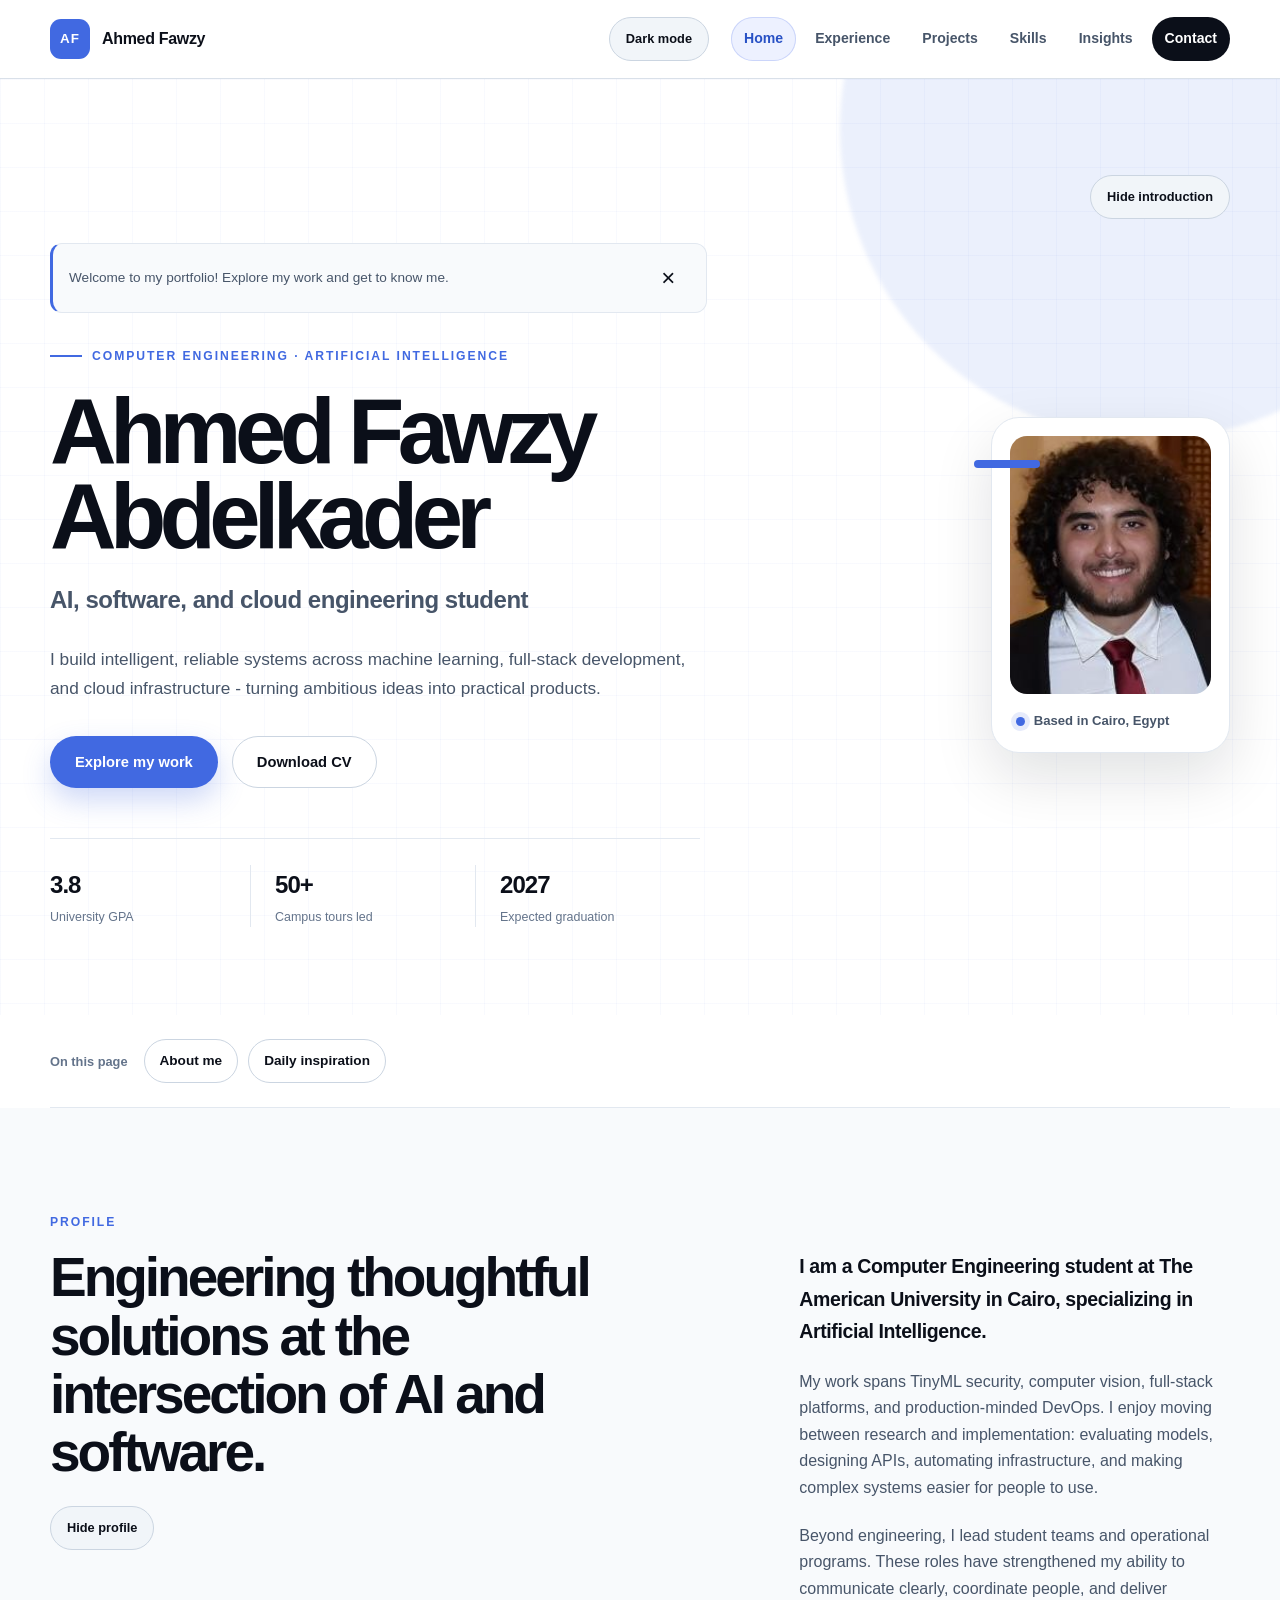
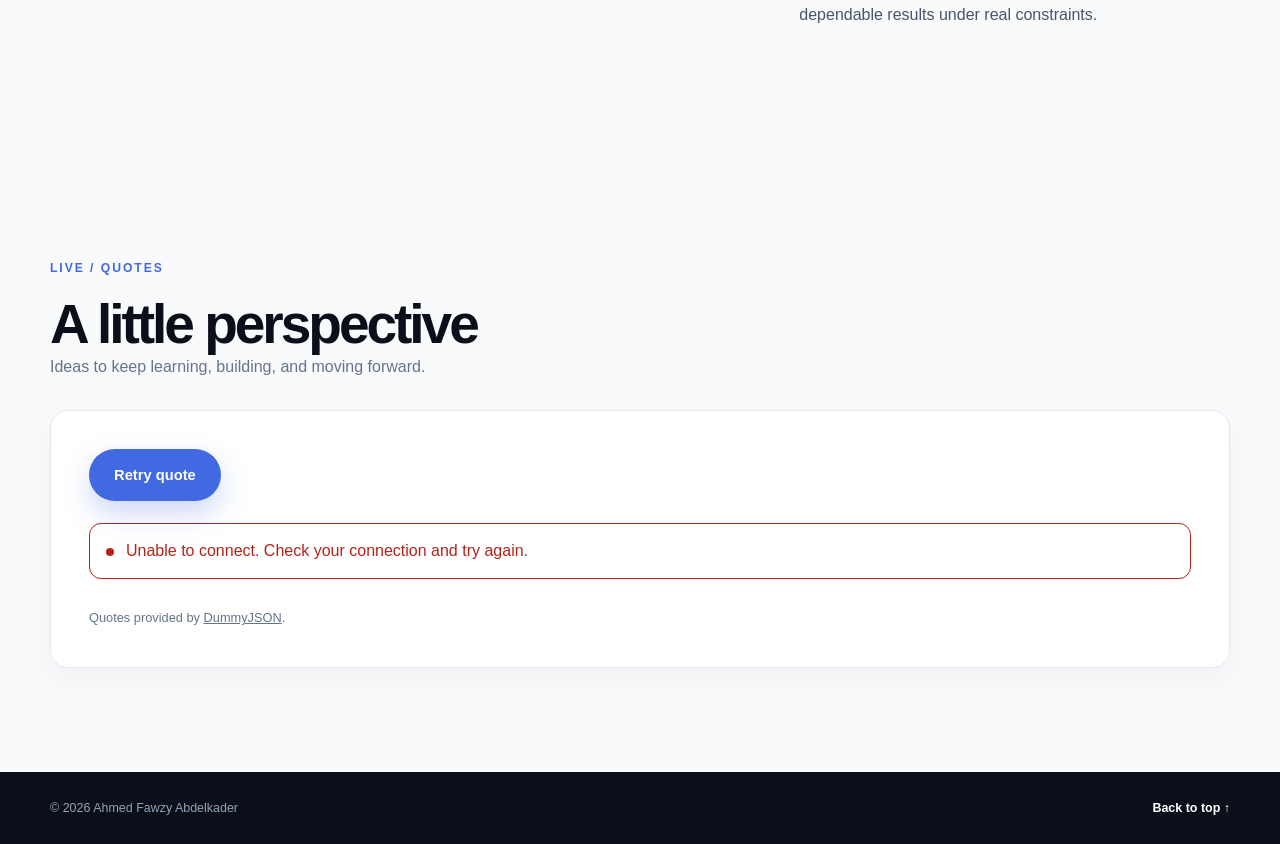
==== commit db2a8d02: "Improve portfolio navigation, accessible data states and add implementation specification" ====
--- a/index.html
+++ b/index.html
@@ -5,7 +5,7 @@
     <meta name="viewport" content="width=device-width, initial-scale=1">
     <meta
       name="description"
-      content="The professional portfolio and curriculum vitae of Ahmed Fawzy Abdelkader, a Computer Engineering student specializing in Artificial Intelligence."
+      content="About Ahmed Fawzy Abdelkader, Computer Engineering and AI student in Cairo. Explore projects, experience, skills, and an inspirational quote."
     >
     <meta name="theme-color" content="#4169e1">
     <title>Home | Ahmed Fawzy Abdelkader</title>
@@ -36,7 +36,7 @@
       </div>
     </header>
 
-    <main id="main-content"><section class="hero" id="top" aria-labelledby="hero-title">
+    <main id="main-content" tabindex="-1"><section class="hero" id="top" aria-labelledby="hero-title">
         <div class="container intro-controls">
           <button class="section-toggle" type="button" aria-expanded="true" aria-controls="introduction-content" data-label="introduction" hidden>Hide introduction</button>
         </div>
@@ -95,10 +95,10 @@
           </div>
         </div>
       </section>
-<section class="section section-light" id="about" aria-labelledby="about-title">
+<nav class="page-links container" aria-label="On this page"><span>On this page</span><a href="#about">About me</a><a href="#quotes">Daily inspiration</a></nav><section class="section section-light" id="about" aria-labelledby="about-title">
         <div class="container about-grid">
           <div class="section-heading">
-            <p class="section-number">01 / Profile</p>
+            <p class="section-number">Profile</p>
             <h2 id="about-title">Engineering thoughtful solutions at the intersection of AI and software.</h2>
             <button class="section-toggle" type="button" aria-expanded="true" aria-controls="profile-content" data-label="profile" hidden>Hide profile</button>
           </div>
--- a/styles.css
+++ b/styles.css
@@ -1522,3 +1522,63 @@
 @media (max-width: 980px) { .site-nav a:not(.nav-cta) { display: inline-block; } .nav-controls { flex-wrap: wrap; } .site-nav { flex-wrap: wrap; justify-content: flex-end; } .api-results.api-grid { grid-template-columns: repeat(2,minmax(0,1fr)); } }
 @media (max-width: 600px) { .nav-controls { flex-basis: 100%; justify-content: space-between; } .site-nav { width: 100%; justify-content: flex-start; gap: 12px 18px; } .site-nav a { font-size: .8rem; } .api-results.api-grid { grid-template-columns: 1fr; } .api-controls { align-items: stretch; flex-direction: column; } .api-controls button { width: 100%; } .page-intro { padding-top: 40px; } }
 @media print { .page-intro { padding-block: 20px; } .api-controls, [data-load] { display: none; } .api-panel { color: #0b0f19 !important; background: #fff !important; } }
+
+/* Review refinements: orientation, touch targets, readable data, stable refresh. */
+.skip-link { color: #fff; background: #0b0f19; }
+main:focus { outline: none; }
+.site-nav { gap: 6px; }
+.site-nav a { display: inline-flex; align-items: center; min-height: 44px; padding: 10px 13px; border-radius: 999px; }
+.site-nav a:not(.nav-cta)::after { display: none; }
+.site-nav a[aria-current="page"] { color: var(--royal-blue-dark); background: #edf1ff; text-decoration: none; box-shadow: inset 0 0 0 1px #cbd5fa; }
+.site-nav .nav-cta[aria-current="page"] { color: #fff; background: var(--royal-blue-dark); box-shadow: none; }
+.site-nav a:not(.nav-cta):hover { background: var(--grey-100); }
+.page-links { display: flex; align-items: center; flex-wrap: wrap; gap: 10px; padding-block: 24px; border-bottom: 1px solid var(--grey-200); }
+.page-links > span { margin-right: 6px; color: var(--grey-600); font-size: .8rem; font-weight: 700; }
+.page-links a { display: inline-flex; min-height: 44px; align-items: center; padding: 9px 15px; border: 1px solid var(--grey-300); border-radius: 999px; font-size: .85rem; font-weight: 650; }
+.page-links a:hover { color: var(--royal-blue-dark); background: #edf1ff; border-color: #a8b9f1; }
+.page-intro + .page-links { padding-top: 0; }
+.api-section .section-heading { max-width: 800px; margin-bottom: 30px; }
+.api-section .section-note { max-width: 650px; line-height: 1.7; }
+.api-panel { box-shadow: 0 12px 34px rgba(11,15,25,.04); }
+.api-status { display: flex; gap: 12px; align-items: baseline; min-height: 28px; line-height: 1.65; }
+.api-status::before { content: ''; flex: 0 0 8px; width: 8px; height: 8px; border-radius: 50%; background: #26834a; }
+.api-status.is-error { padding: 14px 16px; border: 1px solid currentColor; border-radius: 12px; }
+.api-status.is-error::before { background: currentColor; }
+.is-loading .api-status::before { background: var(--royal-blue); }
+.api-results[aria-busy="true"] { opacity: .55; }
+.api-panel[data-api="quotes"] .api-results { min-height: 130px; }
+.api-panel[data-api="weather"] .api-results { min-height: 220px; }
+.live-card { display: flex; flex-direction: column; gap: 12px; transition: border-color 180ms ease, box-shadow 180ms ease; }
+.live-card:hover, .live-card:focus-within { border-color: var(--royal-blue); box-shadow: 0 8px 22px rgba(11,15,25,.07); }
+.live-card h3, .live-card p { margin: 0; }
+.live-card .live-meta { margin-top: auto; padding-top: 12px; }
+.live-card > a { display: inline-flex; align-items: center; min-height: 44px; font-size: .85rem; text-decoration: underline; text-underline-offset: 4px; }
+.live-card .news-source { color: var(--grey-600); font-size: .75rem; font-weight: 750; letter-spacing: .02em; }
+.quote-text { max-width: 920px; }
+.weather-icon { display: inline-block; line-height: 1.5; }
+html[data-theme="dark"] .site-nav a[aria-current="page"]:not(.nav-cta) { color: #d8e2ff; background: #24365e; box-shadow: inset 0 0 0 1px #496193; }
+html[data-theme="dark"] .page-links a:hover { color: #d8e2ff; background: #24365e; }
+html[data-theme="dark"] .api-status::before { background: #86d4a0; }
+html[data-theme="dark"] .api-status.is-error::before { background: currentColor; }
+html[data-theme="dark"] .is-loading .api-status::before { background: #a6baff; }
+@media (max-width: 760px) {
+  .nav-wrap { display: grid; grid-template-columns: 1fr auto; gap: 10px; padding-block: 12px; }
+  .wordmark { grid-column: 1; grid-row: 1; align-self: start; }
+  .nav-controls { display: contents; }
+  .theme-toggle { grid-column: 2; grid-row: 1; justify-self: end; }
+  .site-nav { grid-column: 1 / -1; display: grid; grid-template-columns: repeat(3,minmax(0,1fr)); gap: 6px; width: 100%; }
+  .site-nav a, .site-nav a:not(.nav-cta) { display: flex; justify-content: center; padding: 10px 6px; font-size: .82rem; }
+  .page-intro { padding-block: 38px 24px; }
+  .page-links { gap: 8px; }
+  .page-links > span { width: 100%; }
+  .page-links a { padding-inline: 12px; }
+  .api-section { padding-block: 54px; }
+  .api-panel { padding: 22px; }
+}
+@media print {
+  .page-links { display: none; }
+  .api-panel, .live-card { break-inside: avoid; box-shadow: none; }
+  .api-status { display: none; }
+  .api-results, .api-panel[data-api] .api-results { min-height: 0; }
+  html[data-theme] .live-card, html[data-theme] .api-credit, html[data-theme] .quote-author { color: #0b0f19; background: #fff; }
+}
